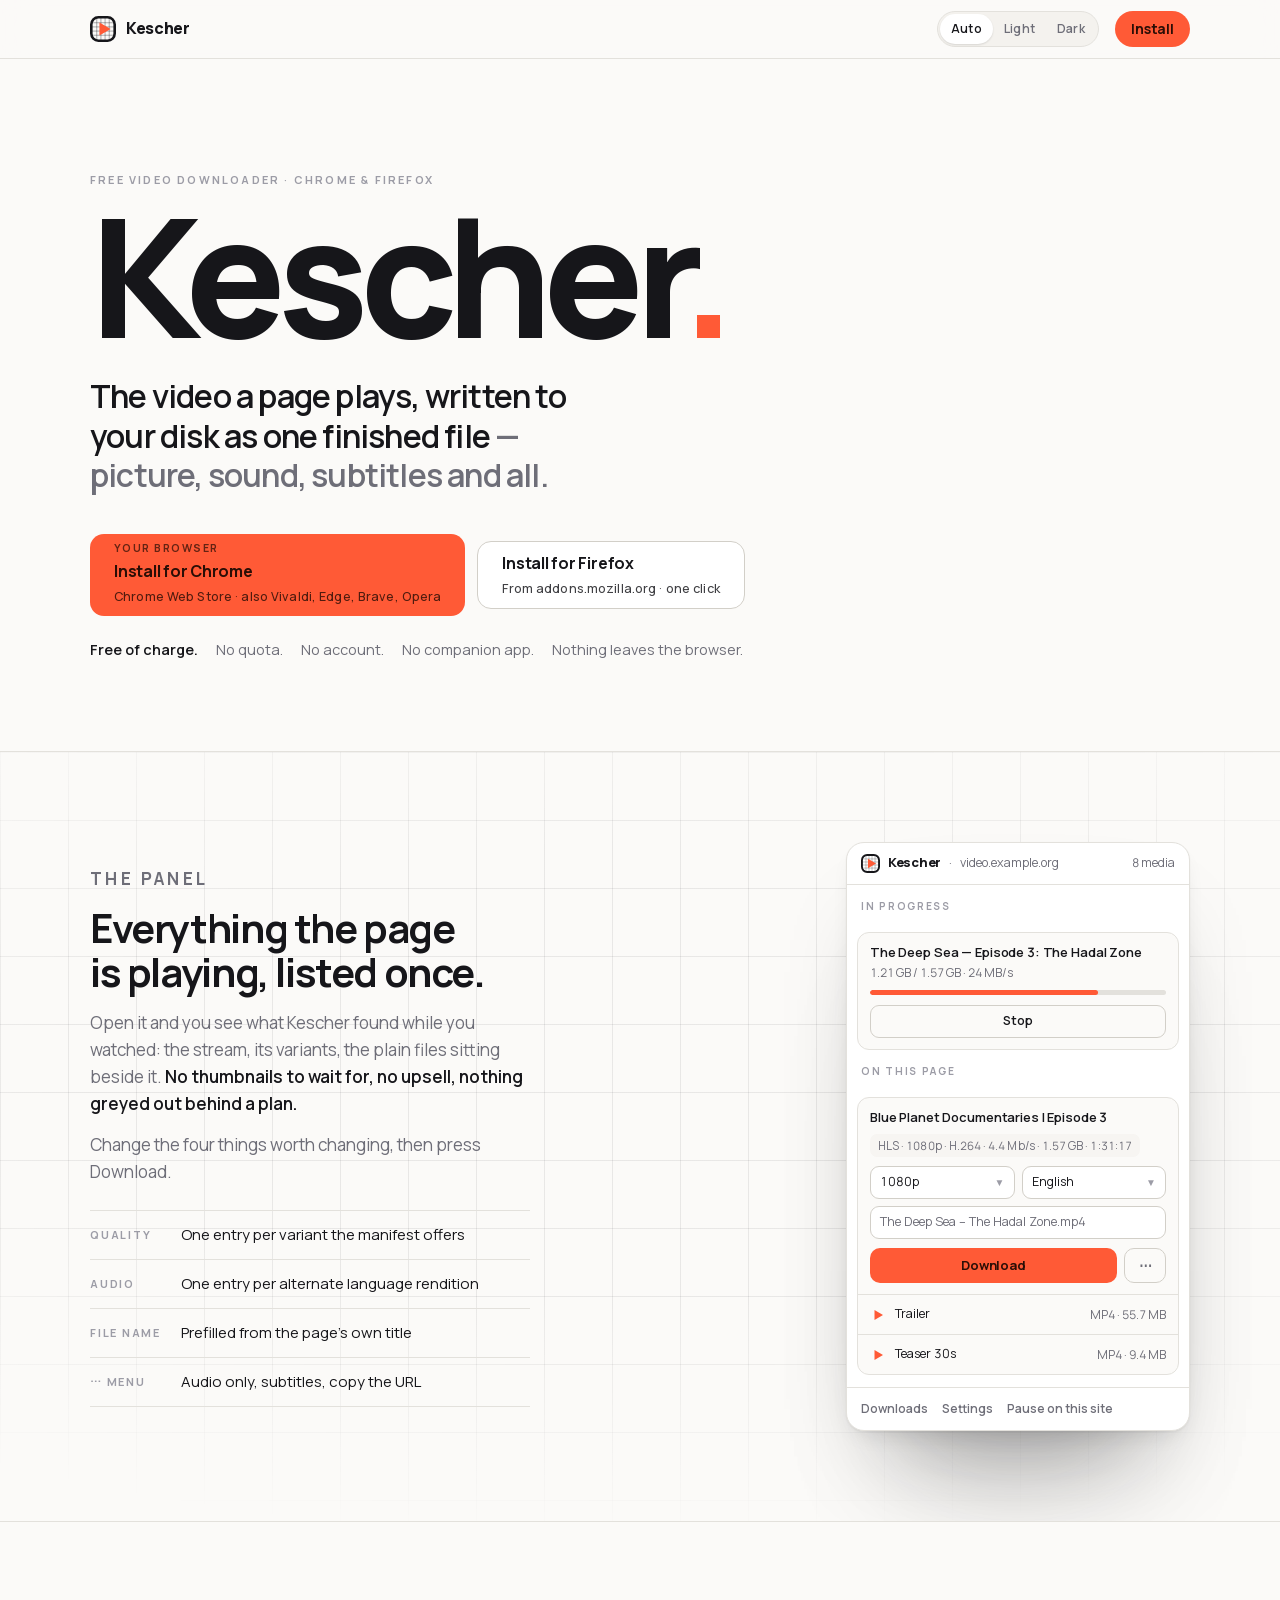
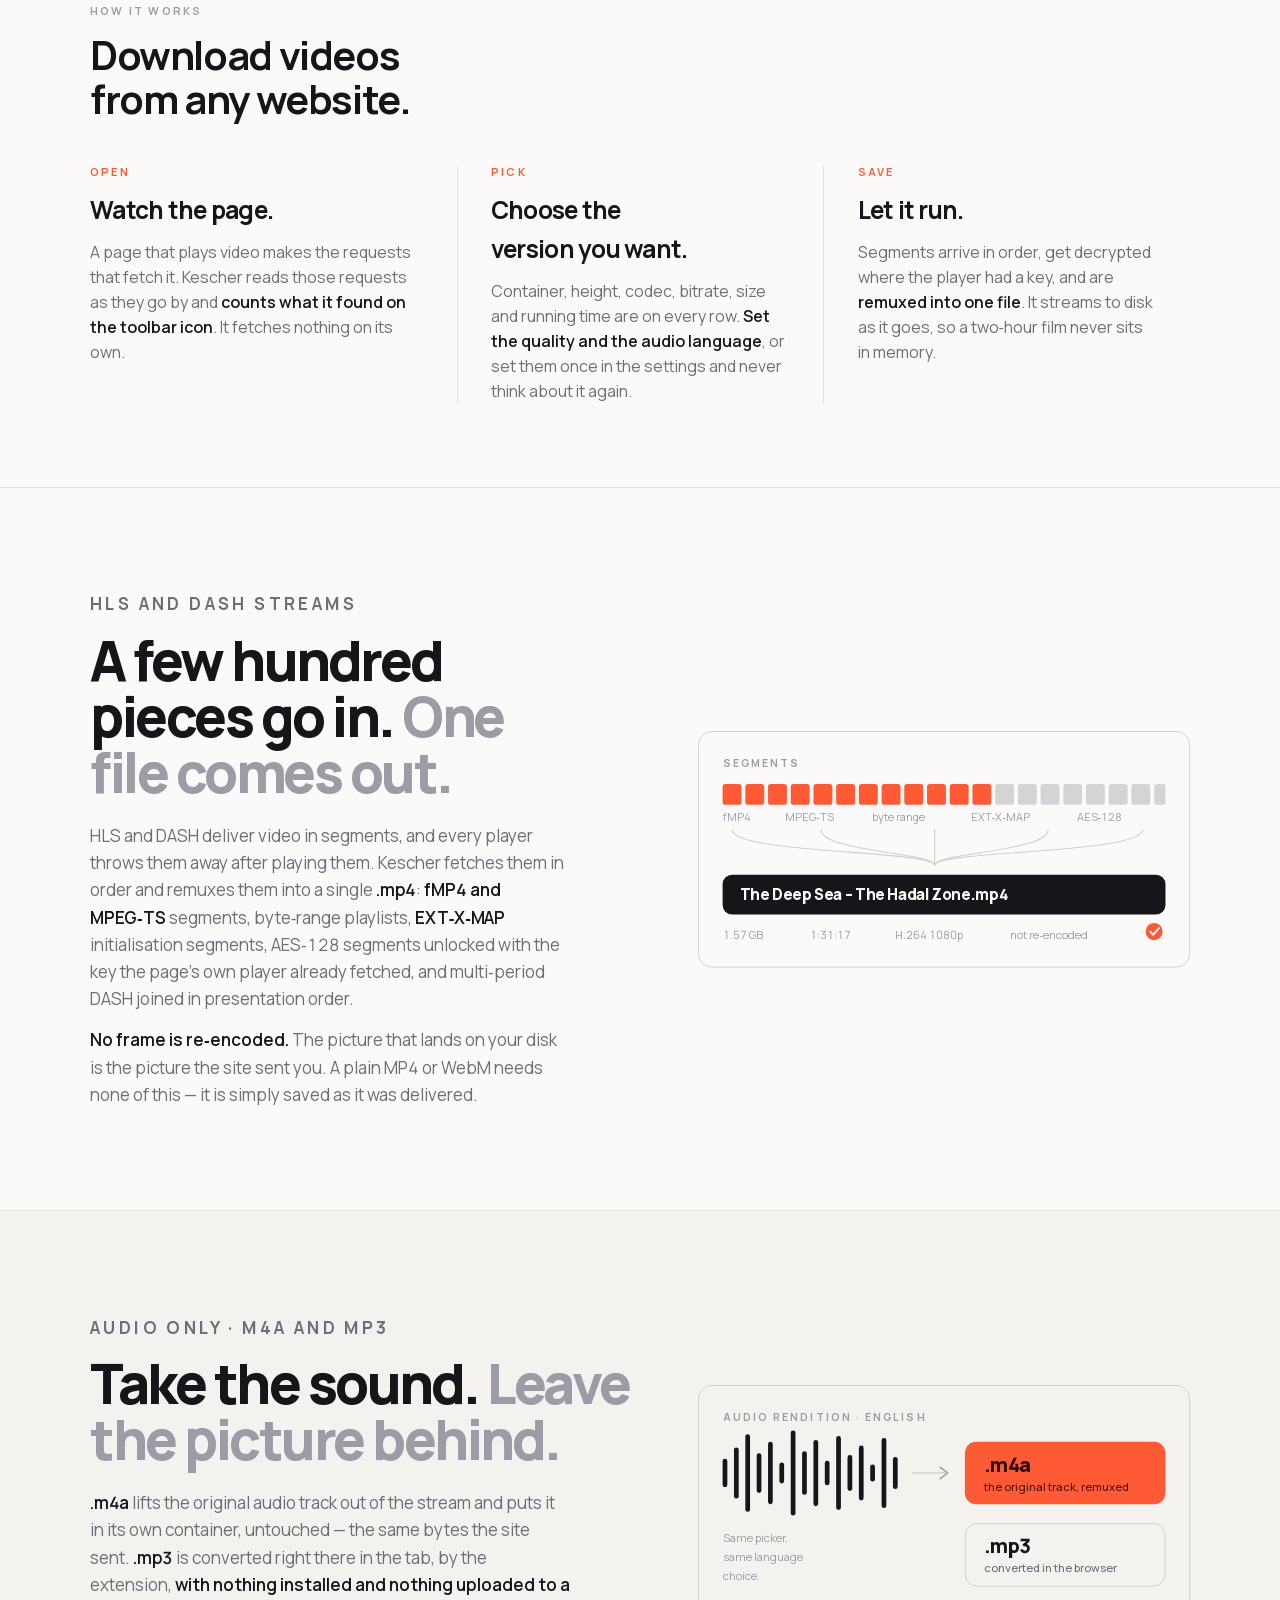
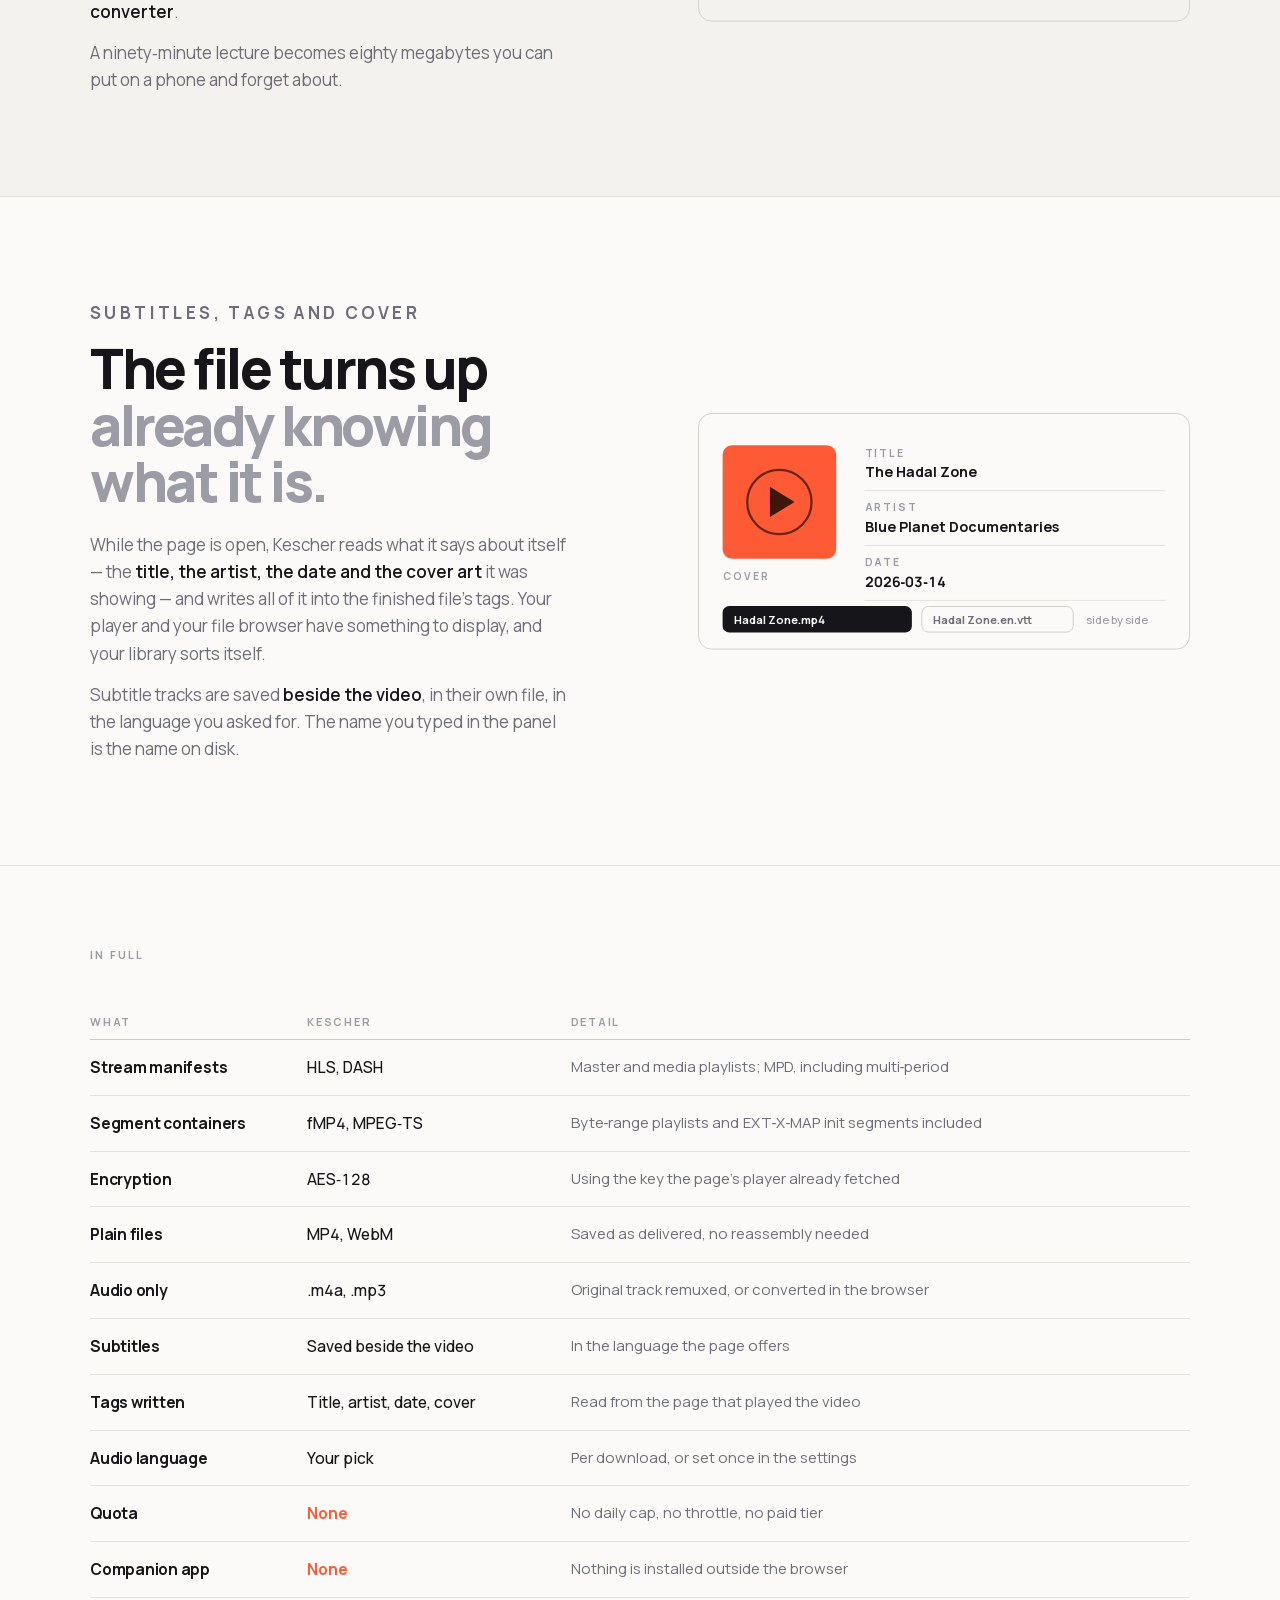
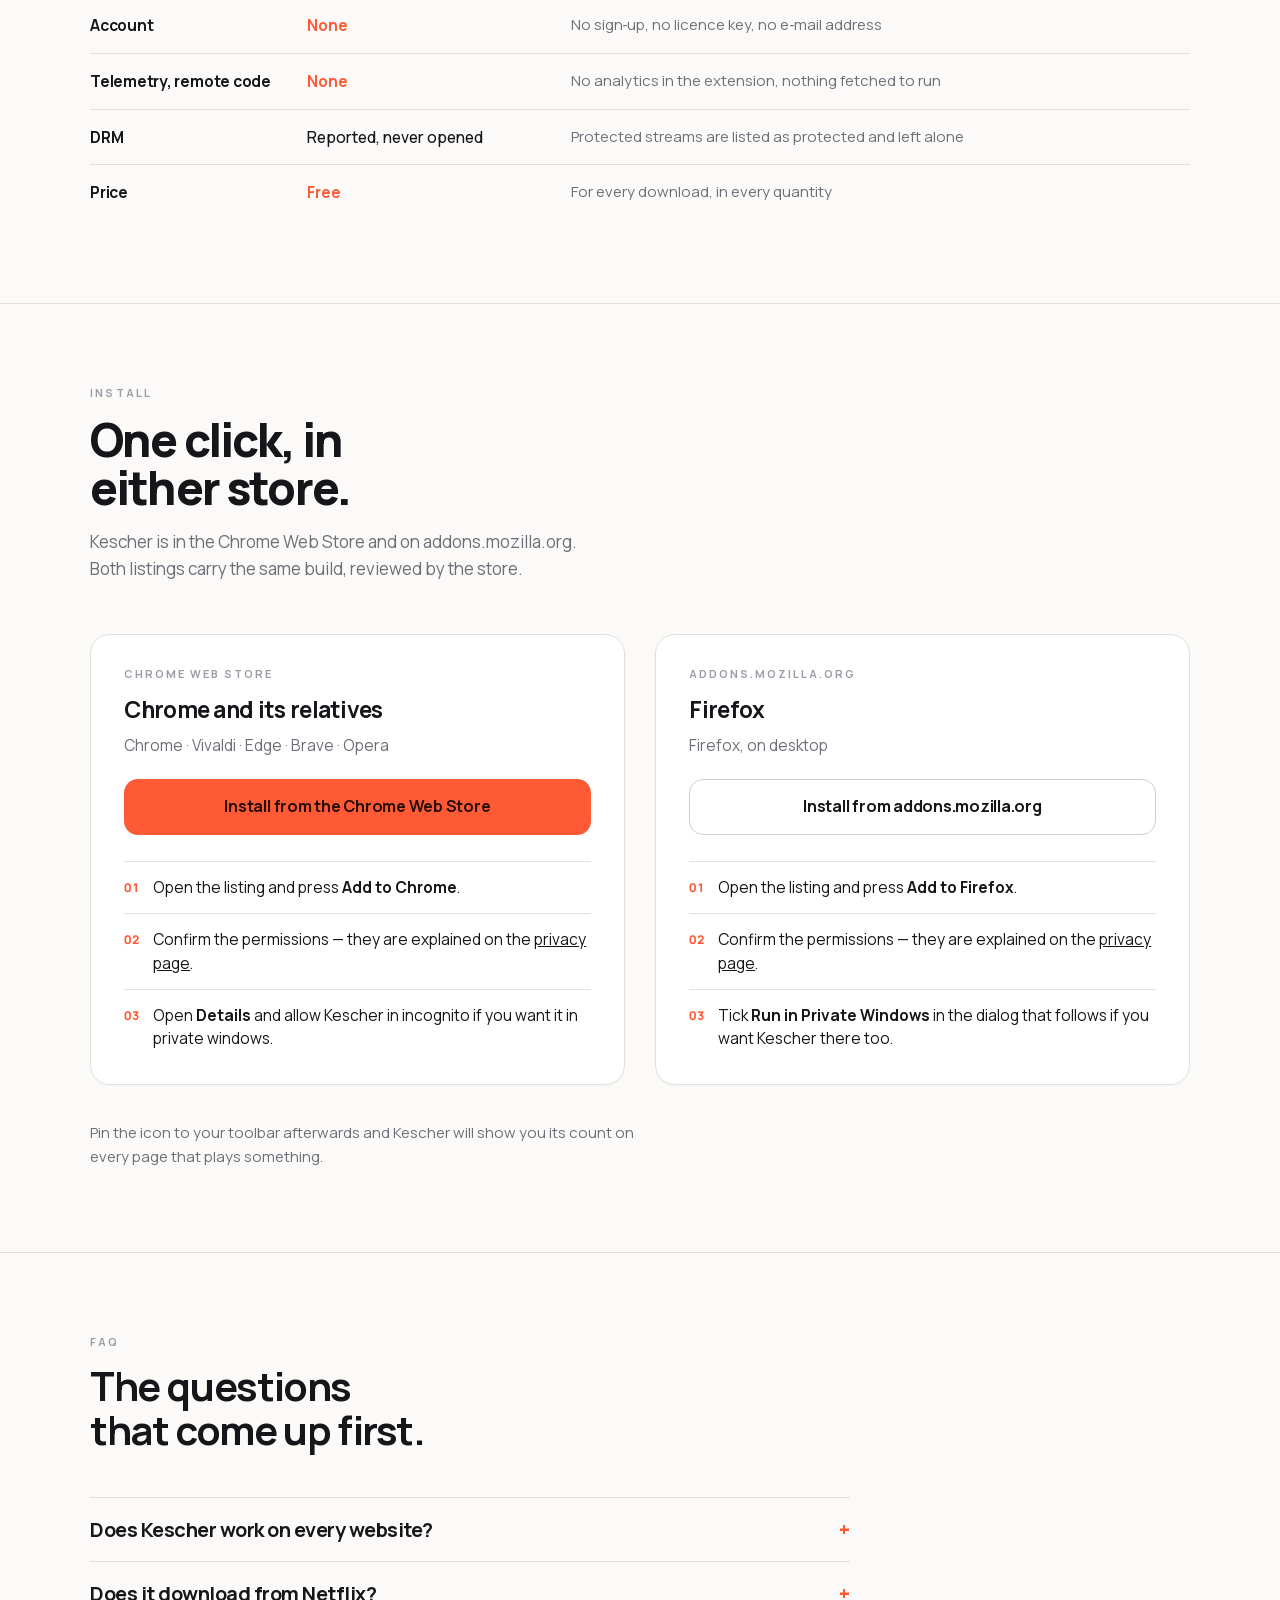
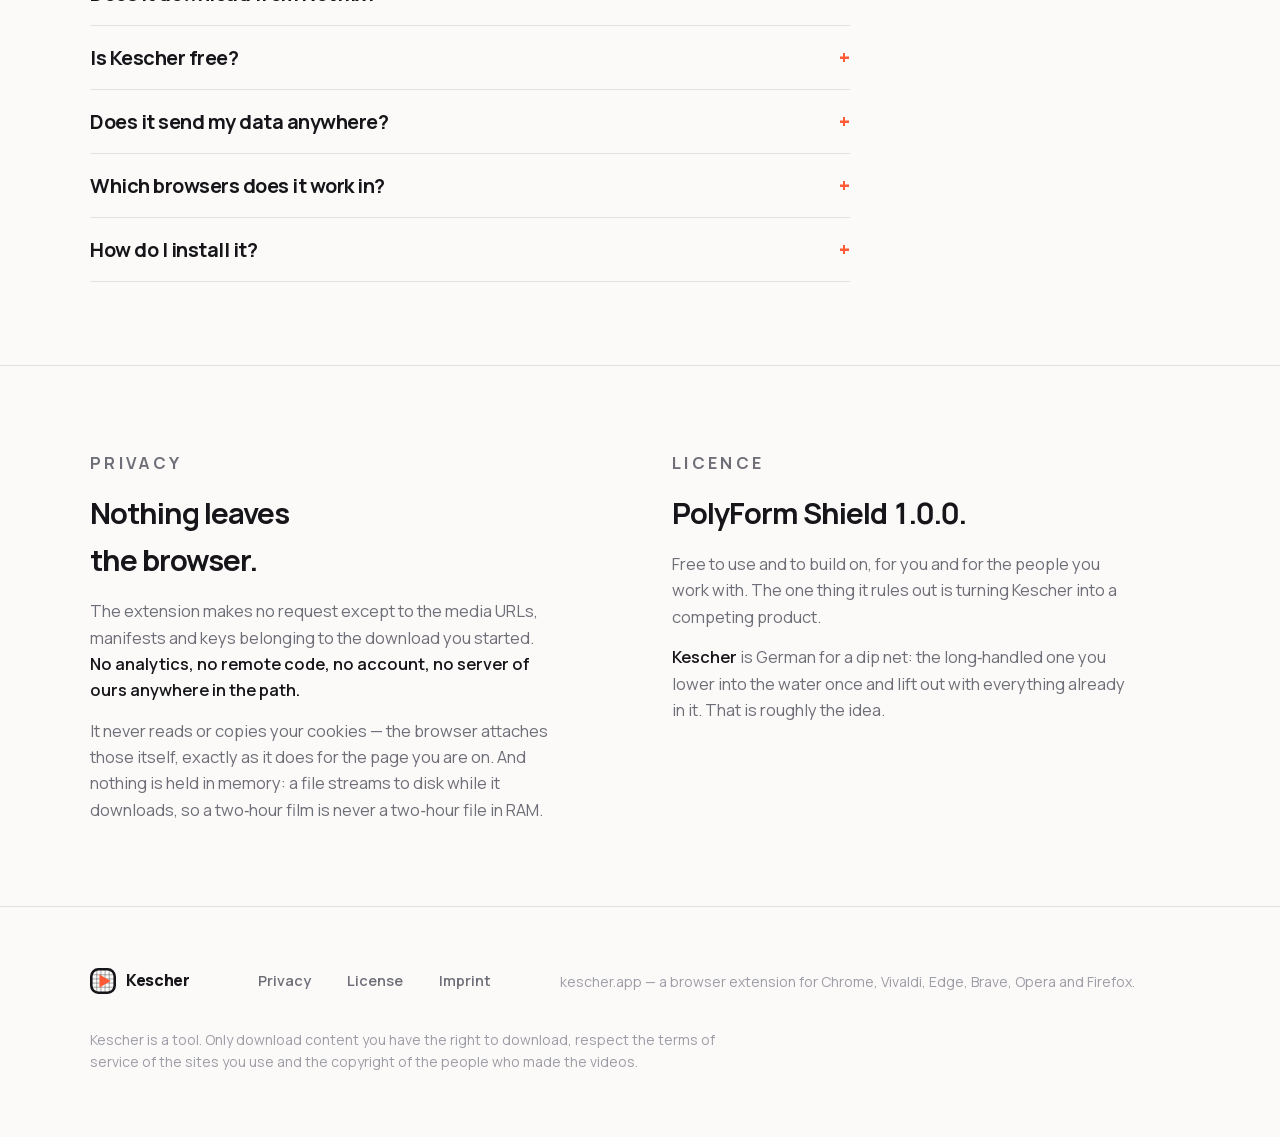
==== index.html @ c9814746 "feat(site): the Chrome Web Store listing is live Chrome, Vivaldi, Edge, Brave and Opera install from" ====
<!doctype html>
<html lang="en">
<head>
<meta charset="utf-8">
<meta name="viewport" content="width=device-width, initial-scale=1">
<title>Kescher — Free Video Downloader for Chrome &amp; Firefox</title>
<meta name="description" content="Free video downloader for Chrome and Firefox: save videos from any website in one click. HLS and DASH streams become one MP4, audio only as MP3. No account.">
<meta name="color-scheme" content="light dark">
<link rel="canonical" href="https://kescher.app/">
<link rel="alternate" hreflang="en" href="https://kescher.app/">
<link rel="alternate" hreflang="x-default" href="https://kescher.app/">
<link rel="icon" href="/favicon.svg" type="image/svg+xml">
<meta property="og:type" content="website">
<meta property="og:url" content="https://kescher.app/">
<meta property="og:site_name" content="Kescher">
<meta property="og:locale" content="en">
<meta property="og:title" content="Kescher — Free Video Downloader for Chrome &amp; Firefox">
<meta property="og:description" content="Free video downloader for Chrome and Firefox: save videos from any website in one click. HLS and DASH streams become one MP4, audio only as MP3. No account.">
<meta property="og:image" content="https://kescher.app/assets/og.png">
<meta property="og:image:width" content="1200">
<meta property="og:image:height" content="630">
<meta property="og:image:alt" content="Kescher — every video a page plays, saved to disk.">
<meta name="twitter:card" content="summary_large_image">
<meta http-equiv="Content-Security-Policy" content="default-src 'self'; script-src 'self' https://a.kescher.app; connect-src 'self' https://a.kescher.app; style-src 'self' 'unsafe-inline'; img-src 'self' data:; font-src 'self'; base-uri 'none'; form-action 'none'; object-src 'none'">
<link rel="stylesheet" href="/assets/site.css">
<script src="/assets/site.js"></script>
<!-- Self-hosted, cookieless Umami — this website only. The extension itself
     sends nothing anywhere; see /privacy/. The tracker origin is the one
     constant at the top of /assets/a.js. -->
<script defer src="/assets/a.js"></script>
<!-- Structured data. Both blocks are data, not code: browsers never execute an
     application/ld+json block, so the strict script-src above is untouched.
     Everything stated here is stated on the page itself. -->
<script type="application/ld+json">
{
  "@context": "https://schema.org",
  "@type": "SoftwareApplication",
  "name": "Kescher",
  "applicationCategory": ["BrowserApplication", "MultimediaApplication"],
  "operatingSystem": "Chrome, Firefox",
  "browserRequirements": "Chrome, Vivaldi, Edge, Brave, Opera or Firefox",
  "url": "https://kescher.app/",
  "installUrl": [
    "https://chromewebstore.google.com/detail/kescher/kmobponokcnpchggbonahochfohiaoan",
    "https://addons.mozilla.org/firefox/addon/kescher/"
  ],
  "downloadUrl": [
    "https://chromewebstore.google.com/detail/kescher/kmobponokcnpchggbonahochfohiaoan",
    "https://addons.mozilla.org/firefox/addon/kescher/"
  ],
  "screenshot": "https://kescher.app/assets/og.png",
  "inLanguage": "en",
  "description": "Free video downloader for Chrome and Firefox: save videos from any website in one click. HLS and DASH streams become one MP4, audio only as MP3. No account.",
  "author": { "@type": "Person", "name": "Lars Keggenhoff" },
  "license": "https://kescher.app/license/",
  "isAccessibleForFree": true,
  "offers": { "@type": "Offer", "price": "0", "priceCurrency": "EUR" }
}
</script>
<script type="application/ld+json">
{
  "@context": "https://schema.org",
  "@type": "FAQPage",
  "inLanguage": "en",
  "mainEntity": [
    {
      "@type": "Question",
      "name": "Does Kescher work on every website?",
      "acceptedAnswer": {
        "@type": "Answer",
        "text": "There is no list of supported sites in Kescher. It watches the requests the page you are on makes, and whatever that page plays — HLS, DASH, MP4 or WebM — turns up in the panel. The exception is DRM: a stream protected by it is listed as protected and left alone."
      }
    },
    {
      "@type": "Question",
      "name": "Does it download from Netflix?",
      "acceptedAnswer": {
        "@type": "Answer",
        "text": "No. Netflix and services like it protect their video with DRM, and Kescher never circumvents copy protection. A protected stream is reported as protected, and that is where it stops."
      }
    },
    {
      "@type": "Question",
      "name": "Is Kescher free?",
      "acceptedAnswer": {
        "@type": "Answer",
        "text": "Yes, in the plain sense of the word: every download, in every quantity, at no charge. No daily quota, no throttle, no paid tier, no licence key, no account, no e-mail address."
      }
    },
    {
      "@type": "Question",
      "name": "Does it send my data anywhere?",
      "acceptedAnswer": {
        "@type": "Answer",
        "text": "The extension makes no request except to the media URLs, manifests and keys belonging to the download you started. No analytics, no remote code, no server of ours anywhere in the path, and it never reads or copies your cookies. This website counts visits without cookies; the privacy statement sets out both."
      }
    },
    {
      "@type": "Question",
      "name": "Which browsers does it work in?",
      "acceptedAnswer": {
        "@type": "Answer",
        "text": "Chrome, Vivaldi, Edge, Brave and Opera from the Chrome Web Store, and Firefox on the desktop from addons.mozilla.org. Both are the same build."
      }
    },
    {
      "@type": "Question",
      "name": "How do I install it?",
      "acceptedAnswer": {
        "@type": "Answer",
        "text": "From the store of your browser, in one click: the Chrome Web Store for Chrome, Vivaldi, Edge, Brave and Opera, addons.mozilla.org for Firefox. Press Add to Chrome or Add to Firefox, confirm the permissions, and pin the icon to your toolbar."
      }
    }
  ]
}
</script>
</head>
<body>
<a class="skip" href="#main">Skip to content</a>

<header class="top">
  <div class="wrap">
    <a class="brand" href="/">
      <svg viewBox="0 0 64 64" width="26" height="26" aria-hidden="true" focusable="false"><clipPath id="kj1"><rect x="3.2" y="3.2" width="57.6" height="57.6" rx="17.5"/></clipPath><g clip-path="url(#kj1)" fill="none" stroke="currentColor" stroke-width="1.9" opacity=".45"><path d="M16.64 0v64M26.88 0v64M37.12 0v64M47.36 0v64M0 16.64h64M0 26.88h64M0 37.12h64M0 47.36h64"/></g><rect x="3.2" y="3.2" width="57.6" height="57.6" rx="17.5" fill="none" stroke="currentColor" stroke-width="6.4"/><polygon points="23.3,16 23.3,48 50.9,32" fill="#ff5a36"/></svg>
      <span>Kescher</span>
    </a>
    <span class="sp"></span>
    <div class="tog" role="group" aria-label="Appearance">
      <button type="button" data-t="auto" aria-pressed="true">Auto</button>
      <button type="button" data-t="light" aria-pressed="false">Light</button>
      <button type="button" data-t="dark" aria-pressed="false">Dark</button>
    </div>
    <a class="go" href="#install">Install</a>
  </div>
</header>

<main id="main">

  <!-- ===================== hero ===================== -->
  <section class="hero">
    <div class="wrap">
      <!-- The page's one h1 is this line: it says what Kescher is in the words
           people search for. The wordmark below it stays the visual headline. -->
      <h1 class="eyebrow">Free video downloader &middot; Chrome &amp; Firefox</h1>
      <p class="wordmark">Kescher<span class="dot">.</span></p>
      <p class="claim">The video a page plays, written to your disk as one finished file <em>&mdash; picture, sound, subtitles and all.</em></p>
      <!-- The visitor's own browser leads: site.js stamps data-browser on <html>
           before first paint and the CSS puts that button first with the
           emphasis. Without a stamp Firefox leads, being the one in a store. -->
      <div class="buttons">
        <a class="btn pri for-chrome" href="https://chromewebstore.google.com/detail/kescher/kmobponokcnpchggbonahochfohiaoan" data-umami-event="install" data-umami-event-browser="chrome" data-umami-event-channel="cws"><span class="yours">Your browser</span>Install for Chrome<small>Chrome Web Store &middot; also Vivaldi, Edge, Brave, Opera</small></a>
        <a class="btn sec for-firefox" href="https://addons.mozilla.org/firefox/addon/kescher/" data-umami-event="install" data-umami-event-browser="firefox" data-umami-event-channel="amo"><span class="yours">Your browser</span>Install for Firefox<small>From addons.mozilla.org &middot; one click</small></a>
      </div>
      <p class="underline">
        <span><b>Free of charge.</b></span>
        <span>No quota.</span>
        <span>No account.</span>
        <span>No companion app.</span>
        <span>Nothing leaves the browser.</span>
      </p>
    </div>
  </section>

  <!-- ===================== product shot ===================== -->
  <section class="shotband">
    <div class="wrap shotgrid">
      <div>
        <p class="eyebrow">The panel</p>
        <h2>Everything the page is playing, listed once.</h2>
        <p>Open it and you see what Kescher found while you watched: the stream, its variants, the plain files sitting beside it. <b>No thumbnails to wait for, no upsell, nothing greyed out behind a plan.</b></p>
        <p>Change the four things worth changing, then press Download.</p>
        <dl>
          <dt>Quality</dt><dd>One entry per variant the manifest offers</dd>
          <dt>Audio</dt><dd>One entry per alternate language rendition</dd>
          <dt>File name</dt><dd>Prefilled from the page&rsquo;s own title</dd>
          <dt>&#8943; menu</dt><dd>Audio only, subtitles, copy the URL</dd>
        </dl>
      </div>

      <div class="pop" role="img" aria-label="The Kescher panel on video.example.org: eight media found, one download in progress at 1.21 of 1.57 gigabytes, and an HLS stream at 1080p ready to download in English or Spanish.">
        <div class="head">
          <svg viewBox="0 0 64 64" width="19" height="19" aria-hidden="true" focusable="false"><clipPath id="kj2"><rect x="3.2" y="3.2" width="57.6" height="57.6" rx="17.5"/></clipPath><g clip-path="url(#kj2)" fill="none" stroke="currentColor" stroke-width="1.9" opacity=".45"><path d="M16.64 0v64M26.88 0v64M37.12 0v64M47.36 0v64M0 16.64h64M0 26.88h64M0 37.12h64M0 47.36h64"/></g><rect x="3.2" y="3.2" width="57.6" height="57.6" rx="17.5" fill="none" stroke="currentColor" stroke-width="6.4"/><polygon points="23.3,16 23.3,48 50.9,32" fill="#ff5a36"/></svg>
          <span class="nm">Kescher</span><span class="dot">&middot;</span><span class="host">video.example.org</span><span class="cnt">8 media</span>
        </div>

        <p class="glabel">In progress</p>
        <div class="group">
          <div class="item">
            <div class="t">The Deep Sea &mdash; Episode 3: The Hadal Zone</div>
            <div class="m">1.21 GB / 1.57 GB &middot; 24 MB/s</div>
            <div class="bar"><i></i></div>
            <div class="stop">Stop</div>
          </div>
        </div>

        <p class="glabel">On this page</p>
        <div class="group">
          <div class="item">
            <div class="t">Blue Planet Documentaries | Episode 3</div>
            <span class="badge">HLS &middot; 1080p &middot; H.264 &middot; 4.4&nbsp;Mb/s &middot; 1.57&nbsp;GB &middot; 1:31:17</span>
            <div class="selrow">
              <span class="sel"><span>1080p</span><i>&#9660;</i></span>
              <span class="sel"><span>English</span><i>&#9660;</i></span>
            </div>
            <div class="fname">The Deep Sea &ndash; The Hadal Zone.mp4</div>
            <div class="row2"><span class="dlbtn">Download</span><span class="more">&#8943;</span></div>
          </div>
          <div class="small">
            <svg class="pl" viewBox="0 0 16 16" aria-hidden="true" focusable="false"><polygon points="4.5,3 4.5,13 13,8" fill="currentColor"/></svg>
            Trailer<span class="sz">MP4 &middot; 55.7 MB</span>
          </div>
          <div class="small">
            <svg class="pl" viewBox="0 0 16 16" aria-hidden="true" focusable="false"><polygon points="4.5,3 4.5,13 13,8" fill="currentColor"/></svg>
            Teaser 30s<span class="sz">MP4 &middot; 9.4 MB</span>
          </div>
        </div>

        <div class="foot"><span>Downloads</span><span>Settings</span><span>Pause on this site</span></div>
      </div>
    </div>
  </section>

  <!-- ===================== how it works ===================== -->
  <section class="how">
    <div class="wrap">
      <p class="eyebrow">How it works</p>
      <h2>Download videos from any website.</h2>
      <div class="beats">
        <div>
          <p class="k">Open</p>
          <h3>Watch the page.</h3>
          <p>A page that plays video makes the requests that fetch it. Kescher reads those requests as they go by and <b>counts what it found on the toolbar icon</b>. It fetches nothing on its own.</p>
        </div>
        <div>
          <p class="k">Pick</p>
          <h3>Choose the version you want.</h3>
          <p>Container, height, codec, bitrate, size and running time are on every row. <b>Set the quality and the audio language</b>, or set them once in the settings and never think about it again.</p>
        </div>
        <div>
          <p class="k">Save</p>
          <h3>Let it run.</h3>
          <p>Segments arrive in order, get decrypted where the player had a key, and are <b>remuxed into one file</b>. It streams to disk as it goes, so a two&#8209;hour film never sits in memory.</p>
        </div>
      </div>
    </div>
  </section>

  <!-- ===================== statements ===================== -->
  <section class="stmt">
    <div class="wrap inner">
      <div>
        <p class="eyebrow">HLS and DASH streams</p>
        <h2>A few hundred pieces go in. <span class="q">One file comes out.</span></h2>
        <p>HLS and DASH deliver video in segments, and every player throws them away after playing them. Kescher fetches them in order and remuxes them into a single <span class="mono">.mp4</span>: <b>fMP4 and MPEG&#8209;TS</b> segments, byte&#8209;range playlists, <span class="mono">EXT&#8209;X&#8209;MAP</span> initialisation segments, AES&#8209;128 segments unlocked with the key the page&rsquo;s own player already fetched, and multi&#8209;period DASH joined in presentation order.</p>
        <p><b>No frame is re&#8209;encoded.</b> The picture that lands on your disk is the picture the site sent you. A plain MP4 or WebM needs none of this &mdash; it is simply saved as it was delivered.</p>
      </div>
      <div class="art">
        <svg viewBox="0 0 520 250" role="img" aria-label="Rows of stream segments converging into one continuous file bar labelled one .mp4.">
          <g fill="none" stroke="currentColor" stroke-width="1" style="color:var(--line-2)">
            <rect x="0.5" y="0.5" width="519" height="249" rx="14"/>
          </g>
          <text x="26" y="38" font-family="Manrope, sans-serif" font-size="11" font-weight="700" letter-spacing="2.2" fill="currentColor" style="color:var(--grey-2)">SEGMENTS</text>
          <g fill="currentColor" style="color:var(--coral)">
            <rect x="26" y="56" width="20" height="22" rx="3"/><rect x="50" y="56" width="20" height="22" rx="3"/>
            <rect x="74" y="56" width="20" height="22" rx="3"/><rect x="98" y="56" width="20" height="22" rx="3"/>
            <rect x="122" y="56" width="20" height="22" rx="3"/><rect x="146" y="56" width="20" height="22" rx="3"/>
            <rect x="170" y="56" width="20" height="22" rx="3"/><rect x="194" y="56" width="20" height="22" rx="3"/>
            <rect x="218" y="56" width="20" height="22" rx="3"/><rect x="242" y="56" width="20" height="22" rx="3"/>
            <rect x="266" y="56" width="20" height="22" rx="3"/><rect x="290" y="56" width="20" height="22" rx="3"/>
          </g>
          <g fill="currentColor" style="color:var(--grey-2)" opacity=".4">
            <rect x="314" y="56" width="20" height="22" rx="3"/><rect x="338" y="56" width="20" height="22" rx="3"/>
            <rect x="362" y="56" width="20" height="22" rx="3"/><rect x="386" y="56" width="20" height="22" rx="3"/>
            <rect x="410" y="56" width="20" height="22" rx="3"/><rect x="434" y="56" width="20" height="22" rx="3"/>
            <rect x="458" y="56" width="20" height="22" rx="3"/><rect x="482" y="56" width="12" height="22" rx="3"/>
          </g>
          <g fill="none" stroke="currentColor" stroke-width="1.2" style="color:var(--line-2)">
            <path d="M36 104 C36 130 250 126 250 142"/>
            <path d="M130 104 C130 128 250 128 250 142"/>
            <path d="M250 104 V142"/>
            <path d="M370 104 C370 128 250 128 250 142"/>
            <path d="M470 104 C470 130 250 126 250 142"/>
          </g>
          <g fill="currentColor" style="color:var(--grey-2)">
            <text x="26" y="95" font-family="Manrope, sans-serif" font-size="11.5">fMP4</text>
            <text x="92" y="95" font-family="Manrope, sans-serif" font-size="11.5">MPEG&#8209;TS</text>
            <text x="184" y="95" font-family="Manrope, sans-serif" font-size="11.5">byte range</text>
            <text x="288" y="95" font-family="Manrope, sans-serif" font-size="11.5">EXT&#8209;X&#8209;MAP</text>
            <text x="400" y="95" font-family="Manrope, sans-serif" font-size="11.5">AES&#8209;128</text>
          </g>
          <rect x="26" y="152" width="468" height="42" rx="10" fill="currentColor" style="color:var(--ink)"/>
          <text x="44" y="179" font-family="Manrope, sans-serif" font-size="16" font-weight="800" letter-spacing="-.4" fill="currentColor" style="color:var(--bg)">The Deep Sea &ndash; The Hadal Zone.mp4</text>
          <g fill="currentColor" style="color:var(--grey-2)">
            <text x="26" y="220" font-family="Manrope, sans-serif" font-size="12">1.57 GB</text>
            <text x="118" y="220" font-family="Manrope, sans-serif" font-size="12">1:31:17</text>
            <text x="208" y="220" font-family="Manrope, sans-serif" font-size="12">H.264 1080p</text>
            <text x="330" y="220" font-family="Manrope, sans-serif" font-size="12">not re&#8209;encoded</text>
          </g>
          <circle cx="482" cy="212" r="9" fill="currentColor" style="color:var(--coral)"/>
          <path d="M478 212 l3 3.4 l6 -7" fill="none" stroke="currentColor" style="color:var(--bg)" stroke-width="2" stroke-linecap="round" stroke-linejoin="round"/>
        </svg>
      </div>
    </div>
  </section>

  <section class="stmt alt">
    <div class="wrap inner">
      <div>
        <p class="eyebrow">Audio only &middot; M4A and MP3</p>
        <h2>Take the sound. <span class="q">Leave the picture behind.</span></h2>
        <p><span class="mono">.m4a</span> lifts the original audio track out of the stream and puts it in its own container, untouched &mdash; the same bytes the site sent. <span class="mono">.mp3</span> is converted right there in the tab, by the extension, <b>with nothing installed and nothing uploaded to a converter</b>.</p>
        <p>A ninety&#8209;minute lecture becomes eighty megabytes you can put on a phone and forget about.</p>
      </div>
      <div class="art">
        <svg viewBox="0 0 520 250" role="img" aria-label="An audio waveform leading to two output files, dot m4a and dot mp3.">
          <g fill="none" stroke="currentColor" stroke-width="1" style="color:var(--line-2)">
            <rect x="0.5" y="0.5" width="519" height="249" rx="14"/>
          </g>
          <text x="26" y="38" font-family="Manrope, sans-serif" font-size="11" font-weight="700" letter-spacing="2.2" fill="currentColor" style="color:var(--grey-2)">AUDIO RENDITION &middot; ENGLISH</text>
          <g fill="currentColor" style="color:var(--ink)">
            <rect x="26" y="78" width="5" height="30" rx="2.5"/><rect x="38" y="66" width="5" height="54" rx="2.5"/>
            <rect x="50" y="52" width="5" height="82" rx="2.5"/><rect x="62" y="72" width="5" height="42" rx="2.5"/>
            <rect x="74" y="60" width="5" height="66" rx="2.5"/><rect x="86" y="82" width="5" height="22" rx="2.5"/>
            <rect x="98" y="48" width="5" height="90" rx="2.5"/><rect x="110" y="70" width="5" height="46" rx="2.5"/>
            <rect x="122" y="58" width="5" height="70" rx="2.5"/><rect x="134" y="80" width="5" height="26" rx="2.5"/>
            <rect x="146" y="54" width="5" height="78" rx="2.5"/><rect x="158" y="74" width="5" height="38" rx="2.5"/>
            <rect x="170" y="64" width="5" height="58" rx="2.5"/><rect x="182" y="84" width="5" height="18" rx="2.5"/>
            <rect x="194" y="56" width="5" height="74" rx="2.5"/><rect x="206" y="76" width="5" height="34" rx="2.5"/>
          </g>
          <g fill="none" stroke="currentColor" stroke-width="1.4" style="color:var(--line-2)">
            <path d="M226 93 h36"/>
          </g>
          <path d="M256 87 l8 6 l-8 6" fill="none" stroke="currentColor" style="color:var(--grey-2)" stroke-width="1.6" stroke-linecap="round" stroke-linejoin="round"/>
          <g>
            <rect x="282" y="60" width="212" height="66" rx="12" fill="currentColor" style="color:var(--coral)"/>
            <text x="302" y="92" font-family="Manrope, sans-serif" font-size="21" font-weight="800" letter-spacing="-.6" fill="currentColor" style="color:var(--on-coral)">.m4a</text>
            <text x="302" y="112" font-family="Manrope, sans-serif" font-size="12" font-weight="500" fill="currentColor" style="color:var(--on-coral)" opacity=".85">the original track, remuxed</text>
          </g>
          <g>
            <rect x="282.5" y="146.5" width="211" height="66" rx="12" fill="none" stroke="currentColor" style="color:var(--line-2)"/>
            <text x="302" y="178" font-family="Manrope, sans-serif" font-size="21" font-weight="800" letter-spacing="-.6" fill="currentColor" style="color:var(--ink)">.mp3</text>
            <text x="302" y="198" font-family="Manrope, sans-serif" font-size="12" font-weight="500" fill="currentColor" style="color:var(--grey)">converted in the browser</text>
          </g>
          <g fill="currentColor" style="color:var(--grey-2)">
            <text x="26" y="166" font-family="Manrope, sans-serif" font-size="12">Same picker,</text>
            <text x="26" y="186" font-family="Manrope, sans-serif" font-size="12">same language</text>
            <text x="26" y="206" font-family="Manrope, sans-serif" font-size="12">choice.</text>
          </g>
        </svg>
      </div>
    </div>
  </section>

  <section class="stmt">
    <div class="wrap inner">
      <div>
        <p class="eyebrow">Subtitles, tags and cover</p>
        <h2>The file turns up <span class="q">already knowing what it is.</span></h2>
        <p>While the page is open, Kescher reads what it says about itself &mdash; the <b>title, the artist, the date and the cover art</b> it was showing &mdash; and writes all of it into the finished file&rsquo;s tags. Your player and your file browser have something to display, and your library sorts itself.</p>
        <p>Subtitle tracks are saved <b>beside the video</b>, in their own file, in the language you asked for. The name you typed in the panel is the name on disk.</p>
      </div>
      <div class="art">
        <svg viewBox="0 0 520 250" role="img" aria-label="A metadata card showing title, artist, date and cover art written into the saved file, with a subtitle file beside it.">
          <g fill="none" stroke="currentColor" stroke-width="1" style="color:var(--line-2)">
            <rect x="0.5" y="0.5" width="519" height="249" rx="14"/>
          </g>
          <!-- cover -->
          <rect x="26" y="34" width="120" height="120" rx="10" fill="currentColor" style="color:var(--coral)"/>
          <circle cx="86" cy="94" r="34" fill="none" stroke="currentColor" style="color:var(--on-coral)" stroke-width="2.4" opacity=".7"/>
          <polygon points="76,78 76,110 102,94" fill="currentColor" style="color:var(--on-coral)" opacity=".9"/>
          <text x="26" y="176" font-family="Manrope, sans-serif" font-size="11" font-weight="700" letter-spacing="2.2" fill="currentColor" style="color:var(--grey-2)">COVER</text>
          <!-- fields -->
          <g font-family="Manrope, sans-serif">
            <text x="176" y="46" font-size="11" font-weight="700" letter-spacing="2" fill="currentColor" style="color:var(--grey-2)">TITLE</text>
            <text x="176" y="68" font-size="15" font-weight="700" fill="currentColor" style="color:var(--ink)">The Hadal Zone</text>
            <line x1="176" y1="82" x2="494" y2="82" stroke="currentColor" style="color:var(--line)" stroke-width="1"/>

            <text x="176" y="104" font-size="11" font-weight="700" letter-spacing="2" fill="currentColor" style="color:var(--grey-2)">ARTIST</text>
            <text x="176" y="126" font-size="15" font-weight="700" fill="currentColor" style="color:var(--ink)">Blue Planet Documentaries</text>
            <line x1="176" y1="140" x2="494" y2="140" stroke="currentColor" style="color:var(--line)" stroke-width="1"/>

            <text x="176" y="162" font-size="11" font-weight="700" letter-spacing="2" fill="currentColor" style="color:var(--grey-2)">DATE</text>
            <text x="176" y="184" font-size="15" font-weight="700" fill="currentColor" style="color:var(--ink)">2026&#8209;03&#8209;14</text>
            <line x1="176" y1="198" x2="494" y2="198" stroke="currentColor" style="color:var(--line)" stroke-width="1"/>
          </g>
          <!-- sibling files -->
          <g font-family="Manrope, sans-serif">
            <rect x="26" y="204" width="200" height="28" rx="7" fill="currentColor" style="color:var(--ink)"/>
            <text x="38" y="223" font-size="12" font-weight="700" fill="currentColor" style="color:var(--bg)">Hadal Zone.mp4</text>
            <rect x="236.5" y="204.5" width="160" height="27" rx="7" fill="none" stroke="currentColor" style="color:var(--line-2)"/>
            <text x="248" y="223" font-size="12" font-weight="700" fill="currentColor" style="color:var(--grey)">Hadal Zone.en.vtt</text>
            <text x="410" y="223" font-size="12" font-weight="500" fill="currentColor" style="color:var(--grey-2)">side by side</text>
          </g>
        </svg>
      </div>
    </div>
  </section>

  <!-- ===================== specs ===================== -->
  <section class="specs">
    <div class="wrap">
      <p class="eyebrow">In full</p>
      <div class="tbl-wrap">
        <table>
          <caption class="visually-hidden">What Kescher handles and what it never does</caption>
          <thead>
            <tr><th>What</th><th>Kescher</th><th>Detail</th></tr>
          </thead>
          <tbody>
            <tr><td class="k">Stream manifests</td><td class="v">HLS, DASH</td><td class="n">Master and media playlists; MPD, including multi&#8209;period</td></tr>
            <tr><td class="k">Segment containers</td><td class="v">fMP4, MPEG&#8209;TS</td><td class="n">Byte&#8209;range playlists and <span class="mono">EXT&#8209;X&#8209;MAP</span> init segments included</td></tr>
            <tr><td class="k">Encryption</td><td class="v">AES&#8209;128</td><td class="n">Using the key the page&rsquo;s player already fetched</td></tr>
            <tr><td class="k">Plain files</td><td class="v">MP4, WebM</td><td class="n">Saved as delivered, no reassembly needed</td></tr>
            <tr><td class="k">Audio only</td><td class="v">.m4a, .mp3</td><td class="n">Original track remuxed, or converted in the browser</td></tr>
            <tr><td class="k">Subtitles</td><td class="v">Saved beside the video</td><td class="n">In the language the page offers</td></tr>
            <tr><td class="k">Tags written</td><td class="v">Title, artist, date, cover</td><td class="n">Read from the page that played the video</td></tr>
            <tr><td class="k">Audio language</td><td class="v">Your pick</td><td class="n">Per download, or set once in the settings</td></tr>
            <tr><td class="k">Quota</td><td class="v"><span class="no">None</span></td><td class="n">No daily cap, no throttle, no paid tier</td></tr>
            <tr><td class="k">Companion app</td><td class="v"><span class="no">None</span></td><td class="n">Nothing is installed outside the browser</td></tr>
            <tr><td class="k">Account</td><td class="v"><span class="no">None</span></td><td class="n">No sign&#8209;up, no licence key, no e&#8209;mail address</td></tr>
            <tr><td class="k">Telemetry, remote code</td><td class="v"><span class="no">None</span></td><td class="n">No analytics in the extension, nothing fetched to run</td></tr>
            <tr><td class="k">DRM</td><td class="v">Reported, never opened</td><td class="n">Protected streams are listed as protected and left alone</td></tr>
            <tr><td class="k">Price</td><td class="v"><span class="no">Free</span></td><td class="n">For every download, in every quantity</td></tr>
          </tbody>
        </table>
      </div>
    </div>
  </section>

  <!-- ===================== install ===================== -->
  <section class="install" id="install">
    <div class="wrap">
      <p class="eyebrow">Install</p>
      <h2>One click, in either store.</h2>
      <p class="sub">Kescher is in the Chrome Web Store and on addons.mozilla.org. Both listings carry the same build, reviewed by the store.</p>

      <div class="pkgs">
        <div class="pkg for-chrome">
          <p class="who">Chrome Web Store</p>
          <h3>Chrome and its relatives</h3>
          <p class="browsers">Chrome &middot; Vivaldi &middot; Edge &middot; Brave &middot; Opera</p>
          <a class="btn pri" href="https://chromewebstore.google.com/detail/kescher/kmobponokcnpchggbonahochfohiaoan" data-umami-event="install" data-umami-event-browser="chrome" data-umami-event-channel="cws">Install from the Chrome Web Store</a>
          <ol>
            <li><span>Open the listing and press <b>Add to Chrome</b>.</span></li>
            <li><span>Confirm the permissions &mdash; they are explained on the <a href="/privacy/">privacy page</a>.</span></li>
            <li><span>Open <b>Details</b> and allow Kescher in incognito if you want it in private windows.</span></li>
          </ol>
        </div>

        <div class="pkg for-firefox">
          <p class="who">addons.mozilla.org</p>
          <h3>Firefox</h3>
          <p class="browsers">Firefox, on desktop</p>
          <a class="btn sec" href="https://addons.mozilla.org/firefox/addon/kescher/" data-umami-event="install" data-umami-event-browser="firefox" data-umami-event-channel="amo">Install from addons.mozilla.org</a>
          <ol>
            <li><span>Open the listing and press <b>Add to Firefox</b>.</span></li>
            <li><span>Confirm the permissions &mdash; they are explained on the <a href="/privacy/">privacy page</a>.</span></li>
            <li><span>Tick <b>Run in Private Windows</b> in the dialog that follows if you want Kescher there too.</span></li>
          </ol>
        </div>
      </div>
      <p class="notyet">Pin the icon to your toolbar afterwards and Kescher will show you its count on every page that plays something.</p>
    </div>
  </section>

  <!-- ===================== questions ===================== -->
  <section class="faq" id="faq">
    <div class="wrap">
      <p class="eyebrow">FAQ</p>
      <h2>The questions that come up first.</h2>

      <div class="qs">
        <details>
          <summary><h3>Does Kescher work on every website?</h3></summary>
          <p class="a">There is no list of supported sites in Kescher. It watches the requests the page you are on makes, and whatever that page plays &mdash; HLS, DASH, MP4 or WebM &mdash; turns up in the panel. The exception is DRM: a stream protected by it is listed as protected and left alone.</p>
        </details>

        <details>
          <summary><h3>Does it download from Netflix?</h3></summary>
          <p class="a">No. Netflix and services like it protect their video with DRM, and Kescher never circumvents copy protection. A protected stream is reported as protected, and that is where it stops.</p>
        </details>

        <details>
          <summary><h3>Is Kescher free?</h3></summary>
          <p class="a">Yes, in the plain sense of the word: every download, in every quantity, at no charge. No daily quota, no throttle, no paid tier, no licence key, no account, no e&#8209;mail address.</p>
        </details>

        <details>
          <summary><h3>Does it send my data anywhere?</h3></summary>
          <p class="a">The extension makes no request except to the media URLs, manifests and keys belonging to the download you started. No analytics, no remote code, no server of ours anywhere in the path, and it never reads or copies your cookies. This website counts visits without cookies; the <a href="/privacy/">privacy statement</a> sets out both.</p>
        </details>

        <details>
          <summary><h3>Which browsers does it work in?</h3></summary>
          <p class="a">Chrome, Vivaldi, Edge, Brave and Opera from the Chrome Web Store, and Firefox on the desktop from addons.mozilla.org. Both are the same build.</p>
        </details>

        <details>
          <summary><h3>How do I install it?</h3></summary>
          <p class="a">From the store of your browser, in one click: <a href="https://chromewebstore.google.com/detail/kescher/kmobponokcnpchggbonahochfohiaoan">the Chrome Web Store</a> for Chrome, Vivaldi, Edge, Brave and Opera, <a href="https://addons.mozilla.org/firefox/addon/kescher/">addons.mozilla.org</a> for Firefox. Press Add to Chrome or Add to Firefox, confirm the permissions, and pin the icon to your toolbar.</p>
        </details>
      </div>
    </div>
  </section>

  <!-- ===================== quiet ===================== -->
  <section class="quiet">
    <div class="wrap inner">
      <div>
        <p class="eyebrow">Privacy</p>
        <h3>Nothing leaves the browser.</h3>
        <p>The extension makes no request except to the media URLs, manifests and keys belonging to the download you started. <b>No analytics, no remote code, no account, no server of ours anywhere in the path.</b></p>
        <p>It never reads or copies your cookies &mdash; the browser attaches those itself, exactly as it does for the page you are on. And nothing is held in memory: a file streams to disk while it downloads, so a two&#8209;hour film is never a two&#8209;hour file in RAM.</p>
      </div>
      <div>
        <p class="eyebrow">Licence</p>
        <h3>PolyForm Shield 1.0.0.</h3>
        <p>Free to use and to build on, for you and for the people you work with. The one thing it rules out is turning Kescher into a competing product.</p>
        <p><b>Kescher</b> is German for a dip net: the long&#8209;handled one you lower into the water once and lift out with everything already in it. That is roughly the idea.</p>
      </div>
    </div>
  </section>

</main>

<footer>
  <div class="wrap inner">
    <a class="brand" href="/">
      <svg viewBox="0 0 64 64" width="26" height="26" aria-hidden="true" focusable="false"><clipPath id="kj3"><rect x="3.2" y="3.2" width="57.6" height="57.6" rx="17.5"/></clipPath><g clip-path="url(#kj3)" fill="none" stroke="currentColor" stroke-width="1.9" opacity=".45"><path d="M16.64 0v64M26.88 0v64M37.12 0v64M47.36 0v64M0 16.64h64M0 26.88h64M0 37.12h64M0 47.36h64"/></g><rect x="3.2" y="3.2" width="57.6" height="57.6" rx="17.5" fill="none" stroke="currentColor" stroke-width="6.4"/><polygon points="23.3,16 23.3,48 50.9,32" fill="#ff5a36"/></svg>
      <span>Kescher</span>
    </a>
    <nav aria-label="Legal">
      <a href="/privacy/">Privacy</a>
      <a href="/license/">License</a>
      <a href="/imprint/">Imprint</a>
    </nav>
    <p class="fine">kescher.app &mdash; a browser extension for Chrome, Vivaldi, Edge, Brave, Opera and Firefox.</p>
    <p class="fine">Kescher is a tool. Only download content you have the right to download, respect the terms of service of the sites you use and the copyright of the people who made the videos.</p>
  </div>
</footer>
</body>
</html>
---- assets/site.css ----
/* kescher.app — the whole stylesheet.

   No build step: this file is served as it is. Manrope is self-hosted in
   /assets/fonts (see LICENSE-Manrope.txt), so no request ever leaves for a
   font CDN and `font-src 'self'` in the meta CSP holds. */

/* ===================== font ===================== */

/* Manrope, variable, weights 400–800. SIL Open Font License 1.1 —
   /assets/fonts/LICENSE-Manrope.txt. */
@font-face {
  font-family: 'Manrope';
  font-style: normal;
  font-weight: 400 800;
  font-display: swap;
  src: url(/assets/fonts/manrope-latin-ext.woff2) format('woff2');
  unicode-range: U+0100-02BA, U+02BD-02C5, U+02C7-02CC, U+02CE-02D7, U+02DD-02FF, U+0304,
    U+0308, U+0329, U+1D00-1DBF, U+1E00-1E9F, U+1EF2-1EFF, U+2020, U+20A0-20AB, U+20AD-20C0,
    U+2113, U+2C60-2C7F, U+A720-A7FF;
}
@font-face {
  font-family: 'Manrope';
  font-style: normal;
  font-weight: 400 800;
  font-display: swap;
  src: url(/assets/fonts/manrope-latin.woff2) format('woff2');
  unicode-range: U+0000-00FF, U+0131, U+0152-0153, U+02BB-02BC, U+02C6, U+02DA, U+02DC,
    U+0304, U+0308, U+0329, U+2000-206F, U+20AC, U+2122, U+2191, U+2193, U+2212, U+2215,
    U+FEFF, U+FFFD;
}

/* ===================== tokens ===================== */

:root {
  --bg: #fbfaf8;
  --bg-2: #f4f2ee;
  --ink: #16161a;
  --grey: #6e6e78;
  --grey-2: #9c9ca6;
  --line: #e3e1dc;
  --line-2: #d2cfc8;
  --coral: #ff5a36;
  --on-coral: #2a0e06;
  --card: #ffffff;
  --shadow:
    0 1px 2px rgba(22, 22, 26, 0.05), 0 10px 24px -12px rgba(22, 22, 26, 0.16),
    0 54px 96px -44px rgba(22, 22, 26, 0.34), 0 110px 130px -70px rgba(22, 22, 26, 0.22);
  --grid-line: rgba(22, 22, 26, 0.08);
  --sel: #f7f5f2;
  --font: 'Manrope', 'Helvetica Neue', Arial, sans-serif;
}
@media (prefers-color-scheme: dark) {
  :root:not([data-theme='light']) {
    --bg: #0e0e10;
    --bg-2: #131316;
    --ink: #f1f0ed;
    --grey: #95959f;
    --grey-2: #6a6a74;
    --line: #232327;
    --line-2: #33333a;
    --coral: #ff6b4a;
    --on-coral: #1a0b06;
    --card: #17171a;
    --shadow:
      0 1px 0 rgba(255, 255, 255, 0.04), 0 10px 24px -12px rgba(0, 0, 0, 0.8),
      0 54px 100px -50px rgba(0, 0, 0, 0.9);
    --grid-line: rgba(241, 240, 237, 0.05);
    --sel: #1d1d21;
  }
}
:root[data-theme='dark'] {
  --bg: #0e0e10;
  --bg-2: #131316;
  --ink: #f1f0ed;
  --grey: #95959f;
  --grey-2: #6a6a74;
  --line: #232327;
  --line-2: #33333a;
  --coral: #ff6b4a;
  --on-coral: #1a0b06;
  --card: #17171a;
  --shadow:
    0 1px 0 rgba(255, 255, 255, 0.04), 0 10px 24px -12px rgba(0, 0, 0, 0.8),
    0 54px 100px -50px rgba(0, 0, 0, 0.9);
  --grid-line: rgba(241, 240, 237, 0.05);
  --sel: #1d1d21;
}

/* ===================== base ===================== */

* {
  box-sizing: border-box;
}
html {
  -webkit-text-size-adjust: 100%;
  scroll-behavior: smooth;
}
body {
  margin: 0;
  background: var(--bg);
  color: var(--ink);
  font: 400 17px/1.6 var(--font);
  -webkit-font-smoothing: antialiased;
  font-variant-numeric: tabular-nums;
}
a {
  color: inherit;
}
img,
svg {
  max-width: 100%;
}
:focus-visible {
  outline: 2px solid var(--coral);
  outline-offset: 3px;
  border-radius: 3px;
}
h1,
h2,
h3 {
  text-wrap: balance;
  margin: 0;
}
.wrap {
  max-width: 1180px;
  margin: 0 auto;
  padding: 0 20px;
}
@media (min-width: 820px) {
  .wrap {
    padding: 0 40px;
  }
}
.skip {
  position: absolute;
  left: -9999px;
}
.skip:focus {
  position: fixed;
  left: 18px;
  top: 14px;
  z-index: 60;
  background: var(--ink);
  color: var(--bg);
  padding: 11px 16px;
  border-radius: 8px;
  font-weight: 600;
}
.visually-hidden {
  position: absolute;
  left: -9999px;
}

.eyebrow {
  font: 700 11px/1 var(--font);
  letter-spacing: 0.2em;
  text-transform: uppercase;
  color: var(--grey-2);
  margin: 0 0 18px;
}

/* ===================== top bar ===================== */

.top {
  position: sticky;
  top: 0;
  z-index: 50;
  background: var(--bg);
  background: color-mix(in srgb, var(--bg) 86%, transparent);
  -webkit-backdrop-filter: saturate(1.4) blur(14px);
  backdrop-filter: saturate(1.4) blur(14px);
  border-bottom: 1px solid var(--line);
}
.top .wrap {
  display: flex;
  align-items: center;
  gap: 16px;
  min-height: 58px;
}
.brand {
  display: flex;
  align-items: center;
  gap: 10px;
  text-decoration: none;
  font-weight: 800;
  font-size: 16px;
  letter-spacing: -0.02em;
}
.brand svg {
  display: block;
  flex: none;
}
.top .sp {
  flex: 1;
}
.top .go {
  display: inline-flex;
  align-items: center;
  min-height: 36px;
  padding: 0 16px;
  border-radius: 999px;
  background: var(--coral);
  color: var(--on-coral);
  text-decoration: none;
  font-weight: 700;
  font-size: 14px;
  letter-spacing: -0.01em;
}
.top .go:hover {
  filter: brightness(1.06);
}
.tog {
  display: inline-flex;
  background: var(--bg-2);
  border: 1px solid var(--line);
  border-radius: 999px;
  padding: 2px;
}
.tog button {
  appearance: none;
  border: 0;
  background: transparent;
  color: var(--grey);
  cursor: pointer;
  border-radius: 999px;
  font: 600 12px/1 var(--font);
  letter-spacing: 0.02em;
  min-height: 30px;
  padding: 0 11px;
}
.tog button[aria-pressed='true'] {
  background: var(--card);
  color: var(--ink);
  box-shadow: 0 1px 2px rgba(0, 0, 0, 0.12);
}
@media (max-width: 700px) {
  .tog button {
    min-height: 40px;
    padding: 0 12px;
  }
  .top .go {
    min-height: 44px;
  }
  .brand span {
    display: none;
  }
}

/* ===================== hero ===================== */

.hero {
  padding: clamp(56px, 9vw, 132px) 0 0;
  position: relative;
}
.hero .wordmark {
  font-weight: 800;
  letter-spacing: -0.055em;
  line-height: 0.86;
  font-size: clamp(62px, 13vw, 196px);
  margin: 0 0 clamp(20px, 2.4vw, 34px);
}
.hero .wordmark .dot {
  color: var(--coral);
}
.hero .claim {
  font-size: clamp(20px, 2.5vw, 34px);
  line-height: 1.24;
  font-weight: 600;
  letter-spacing: -0.025em;
  max-width: 26ch;
  margin: 0 0 clamp(26px, 3vw, 38px);
}
.hero .claim em {
  font-style: normal;
  color: var(--grey);
}
.buttons {
  display: flex;
  flex-wrap: wrap;
  gap: 12px;
  align-items: center;
}
.btn {
  display: inline-flex;
  flex-direction: column;
  justify-content: center;
  gap: 3px;
  text-decoration: none;
  min-height: 56px;
  padding: 9px 24px;
  border-radius: 14px;
  font-weight: 700;
  font-size: 16px;
  letter-spacing: -0.015em;
}
.btn small {
  font-weight: 500;
  font-size: 12.5px;
  letter-spacing: 0.01em;
  opacity: 0.82;
}
.btn.pri {
  background: var(--coral);
  color: var(--on-coral);
}
.btn.pri:hover {
  filter: brightness(1.06);
}
.btn.sec {
  background: var(--card);
  color: var(--ink);
  border: 1px solid var(--line-2);
}
.btn.sec:hover {
  border-color: var(--grey-2);
}
/* The visitor's browser leads. `data-browser` is stamped on <html> by site.js
   before first paint — "firefox", "chromium" (Chrome, Vivaldi, Edge, Brave,
   Opera, which all present as Chrome) or "other". The two hero buttons and the
   two install cards obey the same three rules: the visitor's own goes first,
   carries the one solid fill, and wears the tag. Without a stamp Firefox leads,
   being the one in a store. */
.btn .yours {
  display: none;
  font: 700 10.5px/1 var(--font);
  letter-spacing: 0.14em;
  text-transform: uppercase;
  opacity: 0.72;
  margin-bottom: 2px;
}
html[data-browser='firefox'] .for-firefox .btn .yours,
html[data-browser='firefox'] .btn.for-firefox .yours,
html[data-browser='chromium'] .for-chrome .btn .yours,
html[data-browser='chromium'] .btn.for-chrome .yours {
  display: block;
}
html[data-browser='firefox'] .for-firefox {
  order: -1;
}
/* The visitor's store gets the one solid fill; the other becomes the outline. */
html[data-browser='firefox'] .for-firefox .btn,
html[data-browser='firefox'] .btn.for-firefox {
  background: var(--coral);
  color: var(--on-coral);
  border: 0;
}
html[data-browser='firefox'] .for-chrome .btn,
html[data-browser='firefox'] .btn.for-chrome {
  background: var(--card);
  color: var(--ink);
  border: 1px solid var(--line-2);
}
html[data-browser='firefox'] .btn.for-chrome:hover,
html[data-browser='firefox'] .for-chrome .btn:hover {
  filter: none;
  border-color: var(--grey-2);
}
.underline {
  margin: 22px 0 0;
  font-size: 14.5px;
  color: var(--grey);
  display: flex;
  flex-wrap: wrap;
  gap: 6px 18px;
}
.underline span {
  white-space: nowrap;
}
.underline b {
  color: var(--ink);
  font-weight: 600;
}

/* the shot on its grid */
.shotband {
  position: relative;
  margin-top: clamp(48px, 7vw, 104px);
  padding: clamp(44px, 7vw, 96px) 0 clamp(48px, 7vw, 104px);
  border-top: 1px solid var(--line);
  overflow: hidden;
}
.shotband::before {
  content: '';
  position: absolute;
  inset: 0;
  pointer-events: none;
  background-image:
    linear-gradient(to right, var(--grid-line) 1px, transparent 1px),
    linear-gradient(to bottom, var(--grid-line) 1px, transparent 1px);
  background-size: 68px 68px;
  -webkit-mask-image: radial-gradient(120% 78% at 50% 42%, #000 38%, transparent 78%);
  mask-image: radial-gradient(120% 78% at 50% 42%, #000 38%, transparent 78%);
}
.shotband .wrap {
  position: relative;
}
.shotgrid {
  display: grid;
  grid-template-columns: minmax(0, 1fr) auto;
  gap: clamp(28px, 5vw, 80px);
  align-items: center;
}
@media (max-width: 940px) {
  .shotgrid {
    grid-template-columns: 1fr;
  }
}
.shotgrid h2 {
  font-size: clamp(26px, 3.1vw, 44px);
  font-weight: 700;
  letter-spacing: -0.035em;
  line-height: 1.1;
  margin: 0 0 16px;
  max-width: 17ch;
}
.shotgrid p {
  margin: 0 0 14px;
  color: var(--grey);
  font-size: 17px;
  line-height: 1.58;
  max-width: 44ch;
}
.shotgrid p b {
  color: var(--ink);
  font-weight: 600;
}
.shotgrid dl {
  margin: 24px 0 0;
  display: grid;
  grid-template-columns: auto minmax(0, 1fr);
  gap: 0;
  max-width: 44ch;
  border-top: 1px solid var(--line);
}
.shotgrid dt {
  font: 700 11px/1 var(--font);
  letter-spacing: 0.16em;
  text-transform: uppercase;
  color: var(--grey-2);
  padding: 18px 20px 13px 0;
  border-bottom: 1px solid var(--line);
  white-space: nowrap;
}
.shotgrid dd {
  margin: 0;
  padding: 12px 0;
  border-bottom: 1px solid var(--line);
  font-size: 15px;
  color: var(--ink);
}

/* ===================== the popup ===================== */

.pop {
  width: 344px;
  max-width: 100%;
  background: var(--card);
  border: 1px solid var(--line);
  border-radius: 18px;
  box-shadow: var(--shadow);
  justify-self: end;
  overflow: hidden;
  font-size: 13px;
  line-height: 1.35;
}
@media (max-width: 940px) {
  .pop {
    justify-self: center;
    margin: 0 auto;
  }
}
.pop .head {
  display: flex;
  align-items: center;
  gap: 8px;
  padding: 11px 14px;
  border-bottom: 1px solid var(--line);
}
.pop .head svg {
  flex: none;
}
.pop .head .nm {
  font-weight: 800;
  font-size: 13px;
  letter-spacing: -0.02em;
}
.pop .head .dot,
.pop .head .host {
  color: var(--grey);
  font-size: 12.5px;
  min-width: 0;
  overflow: hidden;
  text-overflow: ellipsis;
  white-space: nowrap;
}
.pop .head .cnt {
  margin-left: auto;
  color: var(--grey);
  font-size: 12px;
  white-space: nowrap;
}
.pop .glabel {
  font: 700 10px/1 var(--font);
  letter-spacing: 0.17em;
  text-transform: uppercase;
  color: var(--grey-2);
  padding: 16px 14px 7px;
}
.pop .group {
  margin: 0 10px;
  border: 1px solid var(--line);
  border-radius: 12px;
  overflow: hidden;
  background: var(--bg);
}
.pop .item {
  padding: 11px 12px;
  border-bottom: 1px solid var(--line);
}
.pop .item:last-child {
  border-bottom: 0;
}
.pop .t {
  font-weight: 600;
  font-size: 13px;
  letter-spacing: -0.01em;
}
.pop .m {
  color: var(--grey);
  font-size: 12px;
  margin-top: 4px;
}
.pop .bar {
  height: 5px;
  border-radius: 99px;
  background: var(--line);
  margin-top: 9px;
  overflow: hidden;
}
.pop .bar i {
  display: block;
  height: 100%;
  width: 77%;
  background: var(--coral);
  border-radius: 99px;
}
.pop .stop {
  margin-top: 10px;
  display: block;
  text-align: center;
  border: 1px solid var(--line-2);
  border-radius: 9px;
  padding: 7px;
  font-weight: 600;
  font-size: 12.5px;
  color: var(--ink);
}
.pop .badge {
  display: inline-block;
  margin-top: 7px;
  font-size: 11.5px;
  color: var(--grey);
  background: var(--sel);
  border-radius: 7px;
  padding: 4px 8px;
  letter-spacing: 0.005em;
}
.pop .selrow {
  display: flex;
  gap: 7px;
  margin-top: 9px;
}
.pop .sel {
  flex: 1;
  min-width: 0;
  border: 1px solid var(--line-2);
  border-radius: 9px;
  background: var(--card);
  padding: 7px 9px;
  display: flex;
  align-items: center;
  justify-content: space-between;
  gap: 6px;
  font-size: 12.5px;
}
.pop .sel span {
  overflow: hidden;
  text-overflow: ellipsis;
  white-space: nowrap;
}
.pop .sel i {
  font-style: normal;
  color: var(--grey-2);
  font-size: 10px;
}
.pop .fname {
  margin-top: 7px;
  border: 1px solid var(--line-2);
  border-radius: 9px;
  background: var(--card);
  padding: 7px 9px;
  font-size: 12.5px;
  color: var(--grey);
  overflow: hidden;
  text-overflow: ellipsis;
  white-space: nowrap;
}
.pop .row2 {
  display: flex;
  gap: 7px;
  margin-top: 9px;
}
.pop .dlbtn {
  flex: 1;
  text-align: center;
  background: var(--coral);
  color: var(--on-coral);
  border-radius: 10px;
  padding: 9px;
  font-weight: 700;
  font-size: 13px;
  letter-spacing: -0.01em;
}
.pop .more {
  width: 42px;
  display: flex;
  align-items: center;
  justify-content: center;
  border: 1px solid var(--line-2);
  border-radius: 10px;
  color: var(--grey);
  font-weight: 700;
}
.pop .small {
  display: flex;
  align-items: center;
  gap: 9px;
  padding: 11px 12px;
  border-bottom: 1px solid var(--line);
  font-size: 12.5px;
}
.pop .small:last-child {
  border-bottom: 0;
}
.pop .small .pl {
  width: 16px;
  height: 16px;
  flex: none;
  color: var(--coral);
}
.pop .small .sz {
  margin-left: auto;
  color: var(--grey);
  font-size: 12px;
}
.pop .foot {
  display: flex;
  gap: 14px;
  padding: 13px 14px;
  margin-top: 12px;
  border-top: 1px solid var(--line);
  color: var(--grey);
  font-size: 12px;
  font-weight: 600;
  flex-wrap: wrap;
}

/* ===================== how ===================== */

.how {
  border-top: 1px solid var(--line);
  padding: clamp(48px, 6.5vw, 96px) 0;
}
/* The mid scale, shared by the two bands that carry a plain heading: how it
   works, and the questions at the end. */
.how h2,
.faq h2 {
  font-size: clamp(26px, 3.1vw, 44px);
  font-weight: 700;
  letter-spacing: -0.035em;
  line-height: 1.1;
  margin: 0;
  max-width: 20ch;
}
.beats {
  display: grid;
  grid-template-columns: repeat(3, 1fr);
  gap: 0;
  margin-top: clamp(28px, 3.5vw, 48px);
}
@media (max-width: 820px) {
  .beats {
    grid-template-columns: 1fr;
  }
}
.beats > div {
  padding: 0 clamp(20px, 2.6vw, 40px);
  border-left: 1px solid var(--line);
}
.beats > div:first-child {
  padding-left: 0;
  border-left: 0;
}
@media (max-width: 820px) {
  .beats > div {
    padding: 26px 0 0;
    border-left: 0;
    border-top: 1px solid var(--line);
    margin-top: 26px;
  }
  .beats > div:first-child {
    border-top: 0;
    margin-top: 0;
    padding-top: 0;
  }
}
.beats h3 {
  font-size: clamp(19px, 1.9vw, 25px);
  font-weight: 700;
  letter-spacing: -0.03em;
  margin: 0 0 10px;
}
.beats .k {
  font: 700 11px/1 var(--font);
  letter-spacing: 0.2em;
  text-transform: uppercase;
  color: var(--coral);
  margin: 0 0 14px;
}
.beats p {
  margin: 0;
  color: var(--grey);
  font-size: 16px;
  line-height: 1.56;
}
.beats p b {
  color: var(--ink);
  font-weight: 600;
}

/* ===================== statements ===================== */

.stmt {
  border-top: 1px solid var(--line);
  padding: clamp(58px, 8vw, 128px) 0;
}
.stmt.alt {
  background: var(--bg-2);
}
.stmt .inner {
  display: grid;
  grid-template-columns: minmax(0, 1.05fr) minmax(0, 0.95fr);
  gap: clamp(30px, 5vw, 86px);
  align-items: center;
}
@media (max-width: 940px) {
  .stmt .inner {
    grid-template-columns: 1fr;
    gap: 36px;
  }
}
.stmt h2 {
  font-size: clamp(30px, 4.3vw, 64px);
  font-weight: 800;
  letter-spacing: -0.045em;
  line-height: 1.02;
  margin: 0 0 22px;
  max-width: 15ch;
}
.stmt h2 .q {
  color: var(--grey-2);
}
.stmt p {
  margin: 0 0 14px;
  color: var(--grey);
  font-size: 17px;
  line-height: 1.6;
  max-width: 48ch;
}
.stmt p:last-child {
  margin-bottom: 0;
}
.stmt p b {
  color: var(--ink);
  font-weight: 600;
}
.stmt .mono {
  font-weight: 600;
  color: var(--ink);
  letter-spacing: -0.01em;
}
.art {
  width: 100%;
}
.art svg {
  display: block;
  width: 100%;
  height: auto;
  overflow: visible;
}

/* ===================== spec table ===================== */

.specs {
  border-top: 1px solid var(--line);
  padding: clamp(48px, 6.5vw, 96px) 0;
}
.tbl-wrap {
  overflow-x: auto;
}
.specs table {
  border-collapse: collapse;
  width: 100%;
  min-width: 520px;
  margin-top: clamp(22px, 3vw, 38px);
}
.specs th,
.specs td {
  text-align: left;
  vertical-align: top;
  padding: 15px 20px 15px 0;
  border-bottom: 1px solid var(--line);
  font-size: 15.5px;
}
.specs thead th {
  font: 700 11px/1 var(--font);
  letter-spacing: 0.16em;
  text-transform: uppercase;
  color: var(--grey-2);
  padding-top: 0;
  padding-bottom: 12px;
  border-bottom: 1px solid var(--line-2);
  white-space: nowrap;
}
.specs td.k {
  font-weight: 700;
  letter-spacing: -0.015em;
  white-space: nowrap;
  width: 14em;
}
.specs td.v {
  color: var(--ink);
  font-weight: 500;
  width: 17em;
}
.specs td.n {
  color: var(--grey);
  font-size: 15px;
}
.specs td.dash {
  color: var(--grey-2);
}
.no {
  color: var(--coral);
  font-weight: 700;
}
.specs tr:last-child td {
  border-bottom: 0;
}
@media (max-width: 640px) {
  .specs table {
    min-width: 0;
    margin-top: 22px;
  }
  .specs thead {
    position: absolute;
    left: -9999px;
  }
  .specs tbody tr {
    display: block;
    border-bottom: 1px solid var(--line);
    padding: 15px 0;
  }
  .specs tbody tr:last-child {
    border-bottom: 0;
  }
  .specs td,
  .specs td.k,
  .specs td.v,
  .specs td.n {
    display: block;
    border-bottom: 0;
    padding: 0;
    width: auto;
  }
  .specs td.k {
    font-size: 12px;
    font-weight: 700;
    letter-spacing: 0.14em;
    text-transform: uppercase;
    color: var(--grey-2);
    margin-bottom: 5px;
    white-space: normal;
  }
  .specs td.v {
    font-size: 17px;
    font-weight: 700;
    letter-spacing: -0.02em;
    margin-bottom: 4px;
  }
  .specs td.n {
    font-size: 15px;
    line-height: 1.5;
  }
}

/* ===================== browsers / install ===================== */

.install {
  border-top: 1px solid var(--line);
  padding: clamp(48px, 6.5vw, 96px) 0;
}
.install h2 {
  font-size: clamp(28px, 3.6vw, 50px);
  font-weight: 800;
  letter-spacing: -0.04em;
  line-height: 1.04;
  margin: 0 0 16px;
  max-width: 16ch;
}
.install .sub {
  color: var(--grey);
  font-size: 17px;
  max-width: 50ch;
  margin: 0;
}
.pkgs {
  display: grid;
  grid-template-columns: 1fr 1fr;
  gap: clamp(18px, 2.4vw, 30px);
  margin-top: clamp(30px, 4vw, 52px);
}
@media (max-width: 820px) {
  .pkgs {
    grid-template-columns: 1fr;
  }
}
.pkg {
  border: 1px solid var(--line);
  border-radius: 20px;
  background: var(--card);
  padding: clamp(22px, 2.6vw, 34px);
  box-shadow: 0 1px 2px rgba(0, 0, 0, 0.03);
}
.pkg .who {
  font: 700 11px/1 var(--font);
  letter-spacing: 0.18em;
  text-transform: uppercase;
  color: var(--grey-2);
  margin: 0 0 12px;
}
.pkg h3 {
  font-size: clamp(19px, 1.8vw, 23px);
  font-weight: 700;
  letter-spacing: -0.03em;
  margin: 0 0 6px;
}
.pkg .browsers {
  margin: 0 0 22px;
  color: var(--grey);
  font-size: 15.5px;
  line-height: 1.5;
}
.pkg .btn {
  width: 100%;
  align-items: center;
  text-align: center;
}
.pkg ol {
  list-style: none;
  counter-reset: s;
  margin: 26px 0 0;
  padding: 0;
  border-top: 1px solid var(--line);
}
.pkg li {
  counter-increment: s;
  display: grid;
  grid-template-columns: auto minmax(0, 1fr);
  gap: 14px;
  padding: 14px 0;
  border-bottom: 1px solid var(--line);
  font-size: 15.5px;
  line-height: 1.5;
}
.pkg li:last-child {
  border-bottom: 0;
  padding-bottom: 0;
}
.pkg li::before {
  content: counter(s, decimal-leading-zero);
  font-weight: 800;
  font-size: 12px;
  letter-spacing: 0.04em;
  color: var(--coral);
  padding-top: 3px;
}
.pkg li b {
  font-weight: 700;
}
code {
  font: 600 0.9em/1 var(--font), monospace;
  background: var(--sel);
  border: 1px solid var(--line);
  border-radius: 6px;
  padding: 3px 6px;
  white-space: nowrap;
  letter-spacing: 0;
}
.notyet {
  margin: clamp(24px, 3vw, 36px) 0 0;
  color: var(--grey);
  font-size: 15px;
  max-width: 62ch;
}

/* ===================== questions ===================== */

.faq {
  border-top: 1px solid var(--line);
  padding: clamp(48px, 6.5vw, 96px) 0;
}
.qs {
  margin-top: clamp(28px, 3.5vw, 48px);
  max-width: 76ch;
  border-top: 1px solid var(--line);
}
.faq details {
  border-bottom: 1px solid var(--line);
}
.faq summary {
  display: flex;
  align-items: baseline;
  gap: 18px;
  padding: 18px 0;
  cursor: pointer;
  list-style: none;
}
.faq summary::-webkit-details-marker {
  display: none;
}
.faq summary h3 {
  flex: 1;
  margin: 0;
  font-size: clamp(17px, 1.6vw, 20px);
  font-weight: 700;
  letter-spacing: -0.025em;
  line-height: 1.35;
}
.faq summary::after {
  content: '+';
  flex: none;
  color: var(--coral);
  font-weight: 800;
  font-size: 19px;
  line-height: 1;
}
.faq details[open] summary::after {
  content: '\2013';
}
.faq summary:hover h3 {
  color: var(--coral);
}
.faq .a {
  margin: 0 0 22px;
  padding-right: 38px;
  color: var(--grey);
  font-size: 16.5px;
  line-height: 1.6;
  max-width: 62ch;
}
.faq .a a {
  color: var(--ink);
  text-underline-offset: 3px;
}

/* ===================== quiet block ===================== */

.quiet {
  border-top: 1px solid var(--line);
  padding: clamp(48px, 6.5vw, 96px) 0;
}
.quiet .inner {
  display: grid;
  grid-template-columns: 1fr 1fr;
  gap: clamp(28px, 5vw, 84px);
}
@media (max-width: 820px) {
  .quiet .inner {
    grid-template-columns: 1fr;
    gap: 40px;
  }
}
.quiet h3 {
  font-size: clamp(22px, 2.3vw, 30px);
  font-weight: 700;
  letter-spacing: -0.035em;
  margin: 0 0 14px;
  max-width: 18ch;
}
.quiet p {
  margin: 0 0 14px;
  color: var(--grey);
  font-size: 16.5px;
  line-height: 1.6;
  max-width: 46ch;
}
.quiet p:last-child {
  margin-bottom: 0;
}
.quiet p b {
  color: var(--ink);
  font-weight: 600;
}

/* ===================== footer ===================== */

footer {
  border-top: 1px solid var(--line);
  padding: clamp(34px, 4vw, 56px) 0 clamp(40px, 5vw, 72px);
}
footer .inner {
  display: flex;
  flex-wrap: wrap;
  gap: 22px 36px;
  justify-content: space-between;
  align-items: center;
}
footer .brand {
  font-size: 16px;
}
footer nav {
  display: flex;
  gap: 8px;
  flex-wrap: wrap;
}
footer nav a {
  display: inline-flex;
  align-items: center;
  min-height: 44px;
  padding: 0 14px;
  border-radius: 10px;
  text-decoration: none;
  color: var(--grey);
  font-weight: 600;
  font-size: 14.5px;
}
footer nav a:hover {
  background: var(--bg-2);
  color: var(--ink);
}
footer .fine {
  width: 100%;
  color: var(--grey-2);
  font-size: 14px;
  line-height: 1.6;
  max-width: 70ch;
  margin: 4px 0 0;
}

/* ===================== documents: privacy, licence, imprint ===================== */

.doc {
  padding: clamp(40px, 6vw, 84px) 0 clamp(48px, 7vw, 96px);
}
/* Running text keeps a 65ch measure; a table is allowed the full column, and
   scrolls inside its own wrapper when even that is not enough. */
.prose > * {
  max-width: 65ch;
}
.prose > .table-scroll {
  max-width: min(100%, 61rem);
}
/* The hairlines under a section heading, and the rules, run the full column. */
.prose > h2,
.prose > hr {
  max-width: none;
}
.prose h1 {
  font-size: clamp(34px, 4.6vw, 58px);
  font-weight: 800;
  letter-spacing: -0.045em;
  line-height: 1.04;
  margin: 0 0 clamp(20px, 2.4vw, 30px);
}
.prose h2 {
  font-size: clamp(21px, 2.2vw, 27px);
  font-weight: 700;
  letter-spacing: -0.03em;
  line-height: 1.2;
  margin: clamp(40px, 4.5vw, 58px) 0 14px;
  padding-top: clamp(26px, 3vw, 34px);
  border-top: 1px solid var(--line);
}
.prose h1 + h2 {
  margin-top: clamp(26px, 3vw, 34px);
}
.prose h3 {
  font-size: 18px;
  font-weight: 700;
  letter-spacing: -0.02em;
  margin: 30px 0 10px;
}
.prose p,
.prose li {
  font-size: 16.5px;
  line-height: 1.66;
}
.prose p {
  margin: 0 0 1.05em;
}
.prose ul,
.prose ol {
  margin: 0 0 1.3em;
  padding-left: 1.2em;
}
.prose li {
  margin: 0 0 0.6em;
}
.prose li::marker {
  color: var(--grey-2);
}
.prose strong {
  font-weight: 700;
}
.prose em {
  font-style: normal;
  color: var(--grey);
}
.prose a {
  color: inherit;
  text-decoration: underline;
  text-decoration-color: var(--line-2);
  text-underline-offset: 3px;
  text-decoration-thickness: 1px;
  overflow-wrap: anywhere;
}
.prose a:hover {
  color: var(--coral);
  text-decoration-color: var(--coral);
}
.prose .meta {
  font-size: 14.5px;
  color: var(--grey-2);
  border-left: 2px solid var(--line-2);
  padding-left: 14px;
}
.prose hr {
  border: 0;
  border-top: 1px solid var(--line);
  margin: clamp(34px, 4vw, 48px) 0;
}
.prose blockquote {
  margin: 0 0 1.3em;
  padding: 2px 0 2px 18px;
  border-left: 2px solid var(--line-2);
  color: var(--grey);
}
.prose blockquote p:last-child {
  margin-bottom: 0;
}
.prose code {
  font-size: 0.88em;
  overflow-wrap: anywhere;
  white-space: normal;
}

.table-scroll {
  overflow-x: auto;
  margin: 0 0 1.6em;
  max-width: 100%;
}
.prose table {
  border-collapse: collapse;
  width: 100%;
  min-width: 34em;
}
.prose th,
.prose td {
  text-align: left;
  vertical-align: top;
  padding: 13px 20px 13px 0;
  border-bottom: 1px solid var(--line);
  font-size: 15px;
  line-height: 1.55;
  color: var(--grey);
}
.prose thead th {
  font: 700 11px/1 var(--font);
  letter-spacing: 0.16em;
  text-transform: uppercase;
  color: var(--grey-2);
  padding-top: 0;
  padding-bottom: 12px;
  border-bottom: 1px solid var(--line-2);
  white-space: nowrap;
}
.prose td:first-child {
  color: var(--ink);
}
.prose tbody tr:last-child td {
  border-bottom: 0;
}

.legal-scroll > * {
  max-width: 74ch;
}
.legal-scroll h2 {
  font-size: clamp(18px, 1.7vw, 20px);
  margin: 34px 0 10px;
  padding-top: 0;
  border-top: 0;
}
.legal-scroll h1 + p {
  font-size: 18px;
}

.callout {
  border: 1px solid var(--line);
  background: var(--bg-2);
  border-radius: 14px;
  padding: 18px 20px;
  margin: clamp(28px, 3vw, 40px) 0 0;
  font-size: 15px;
}
.callout p {
  font-size: 15px;
  margin-bottom: 0.7em;
}
.callout p:last-child {
  margin-bottom: 0;
}

/* ===================== 404 ===================== */

.center-page {
  min-height: min(62vh, 560px);
  display: flex;
  align-items: center;
  padding: clamp(48px, 8vw, 110px) 0;
}
.center-page h1 {
  font-size: clamp(38px, 6vw, 76px);
  font-weight: 800;
  letter-spacing: -0.05em;
  line-height: 1;
  margin: 0 0 18px;
}
.center-page > .wrap {
  width: 100%;
}
.center-page p {
  margin: 0;
  color: var(--grey);
  font-size: clamp(17px, 1.7vw, 20px);
  max-width: 52ch;
}
.center-page a {
  color: var(--ink);
  text-decoration: underline;
  text-decoration-color: var(--line-2);
  text-underline-offset: 3px;
}
.center-page a:hover {
  color: var(--coral);
  text-decoration-color: var(--coral);
}

@media (prefers-reduced-motion: reduce) {
  html {
    scroll-behavior: auto;
  }
  * {
    transition: none !important;
    animation: none !important;
  }
}
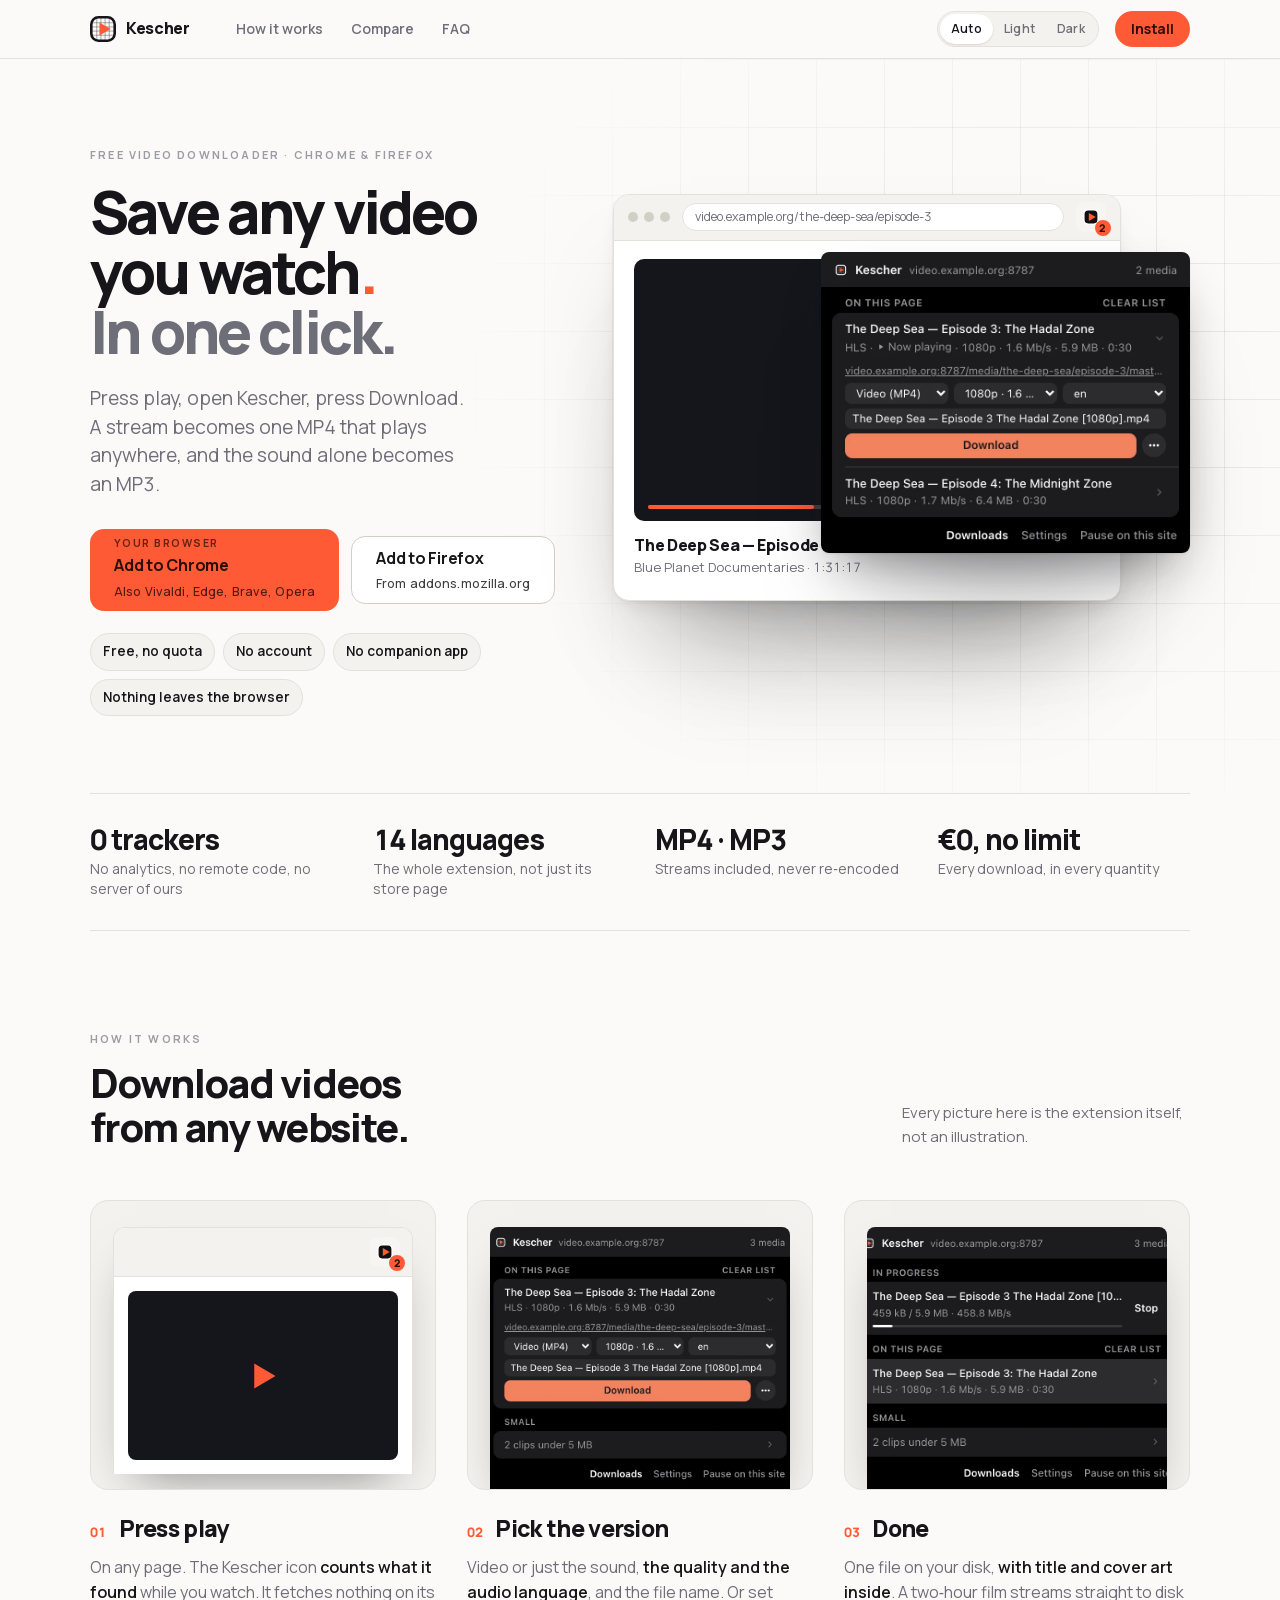
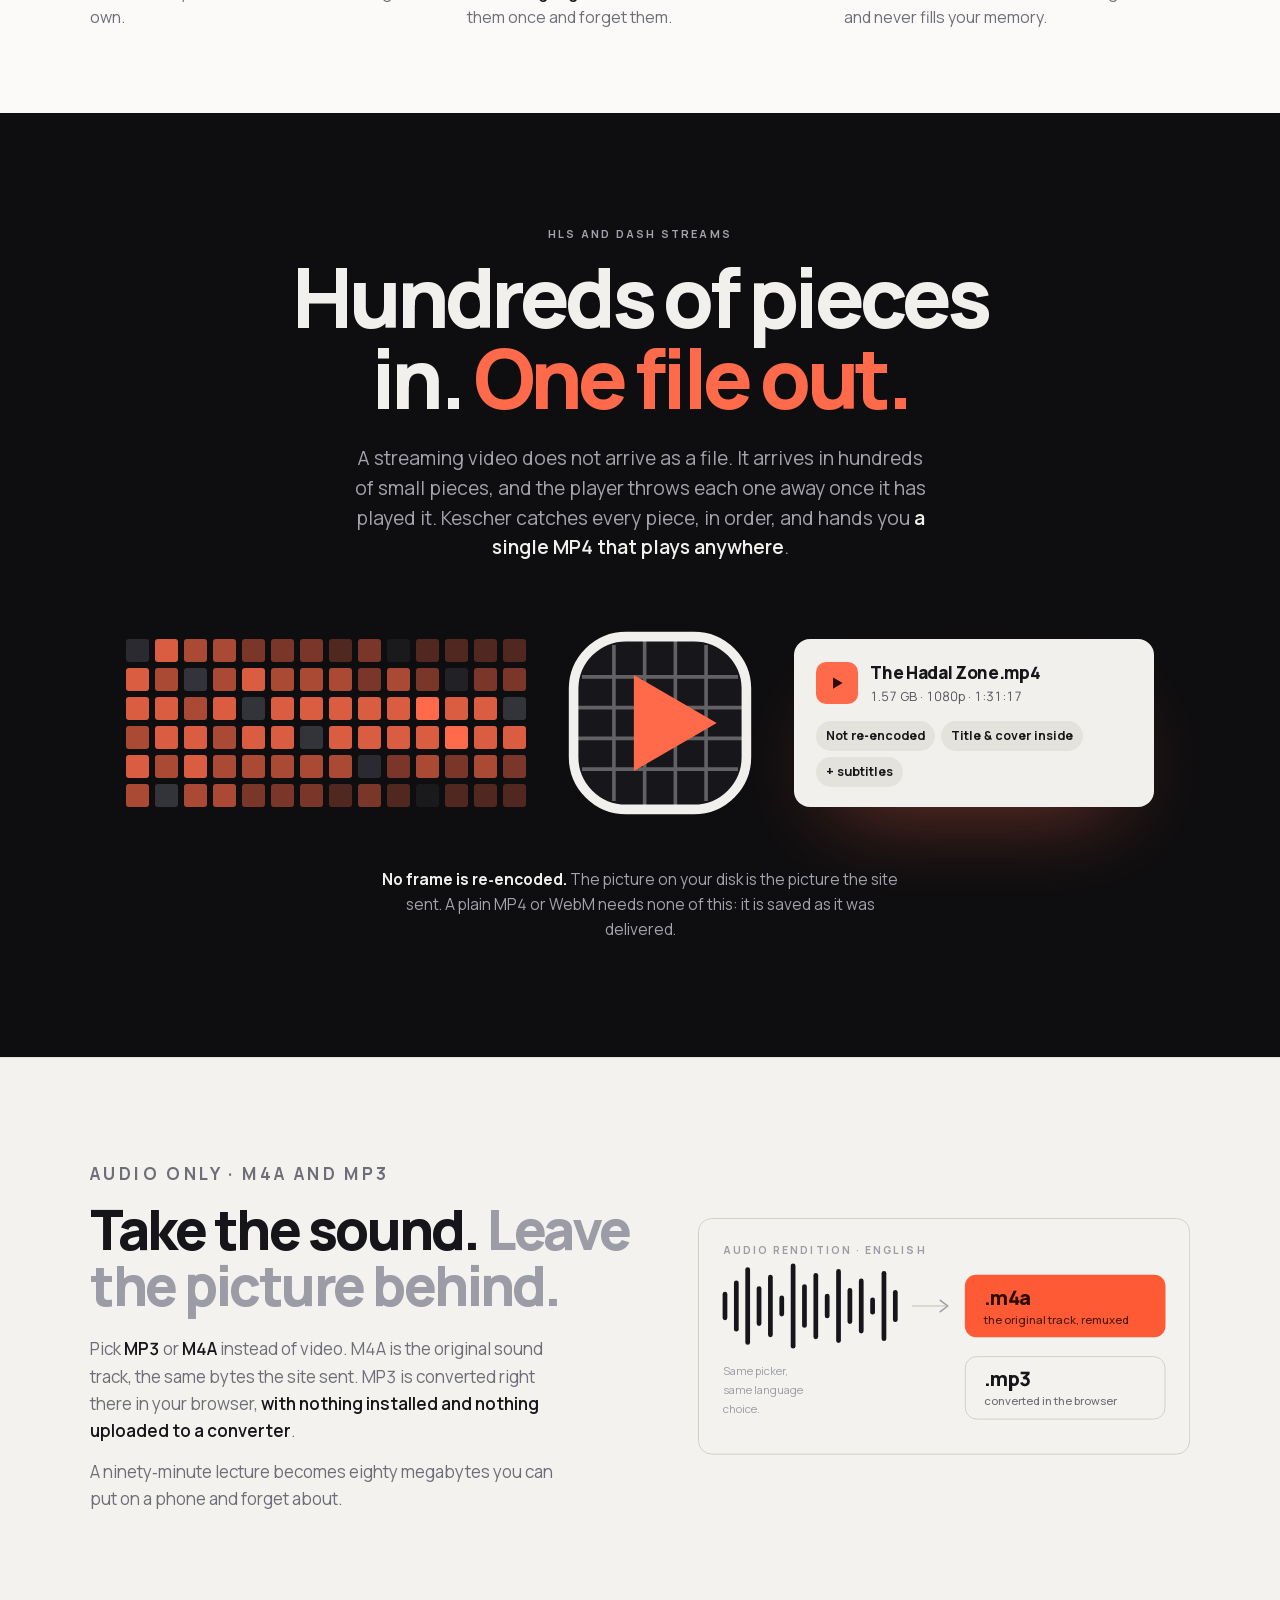
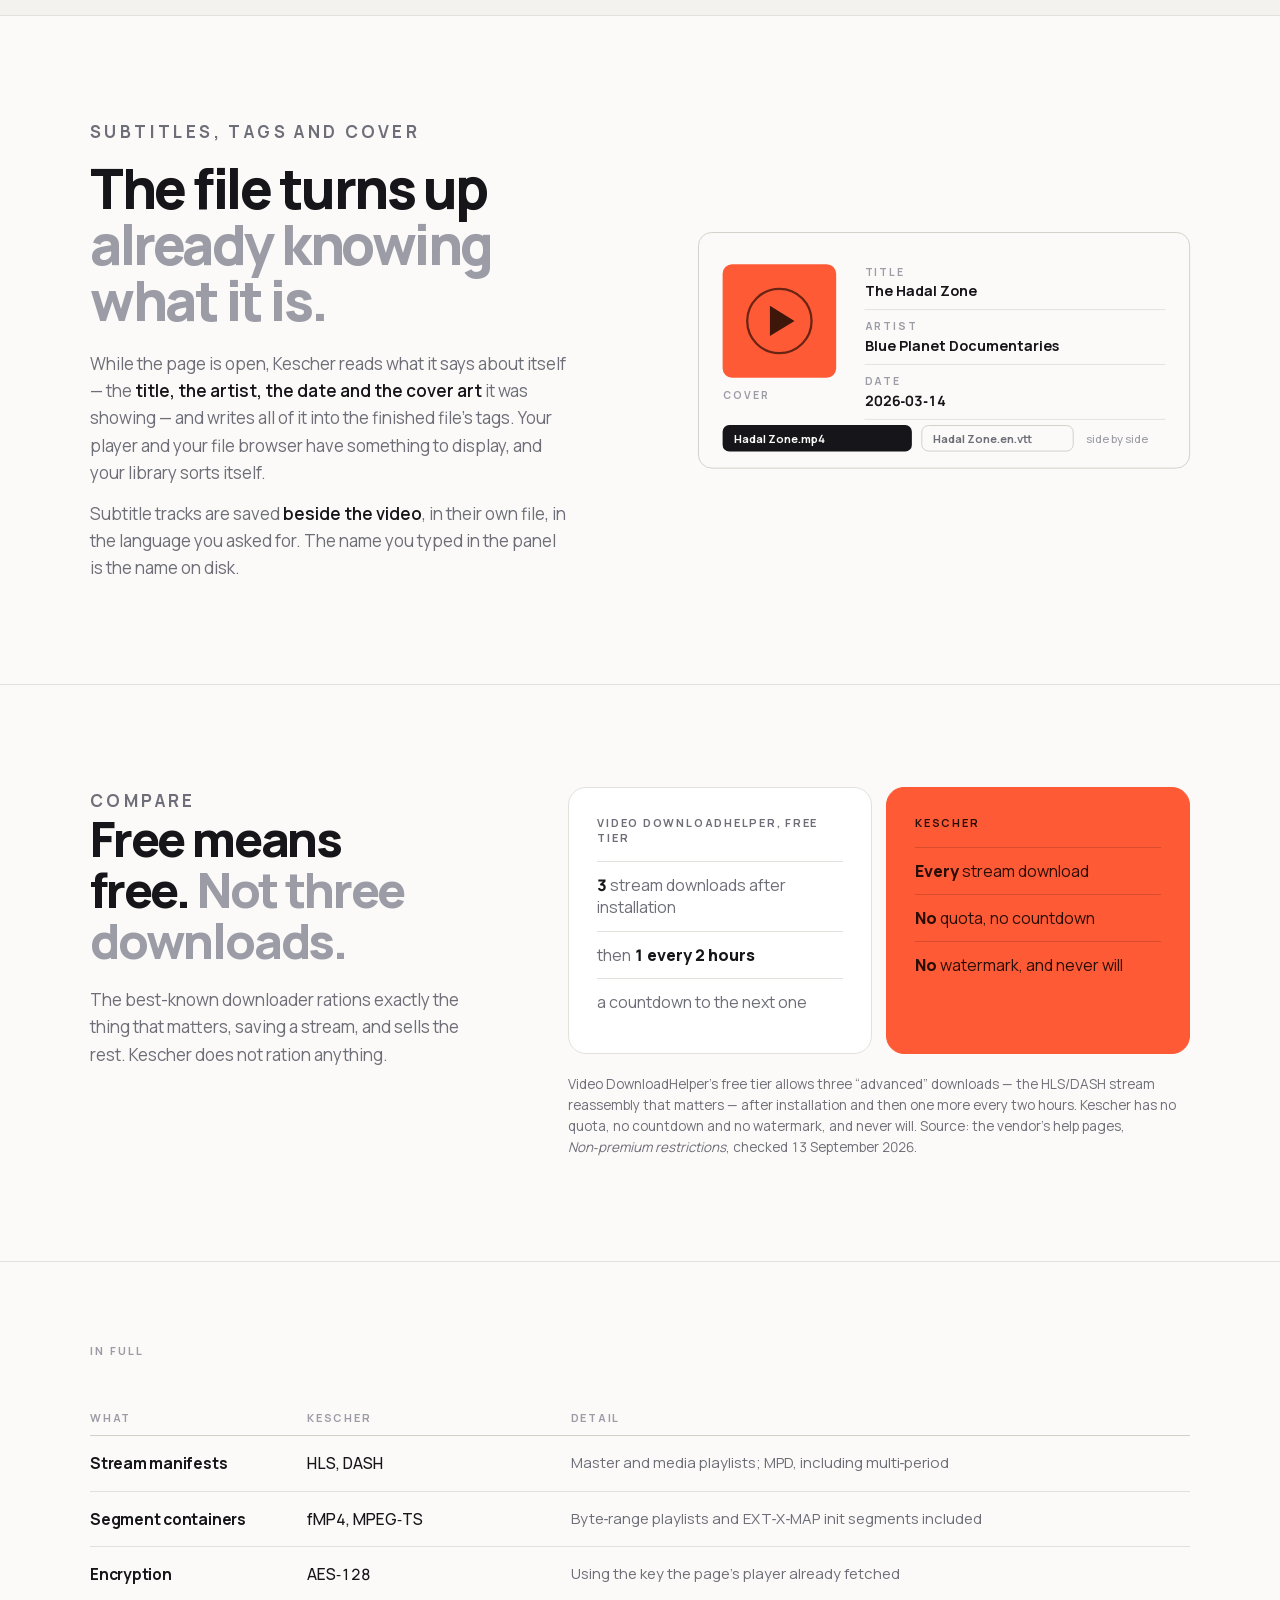
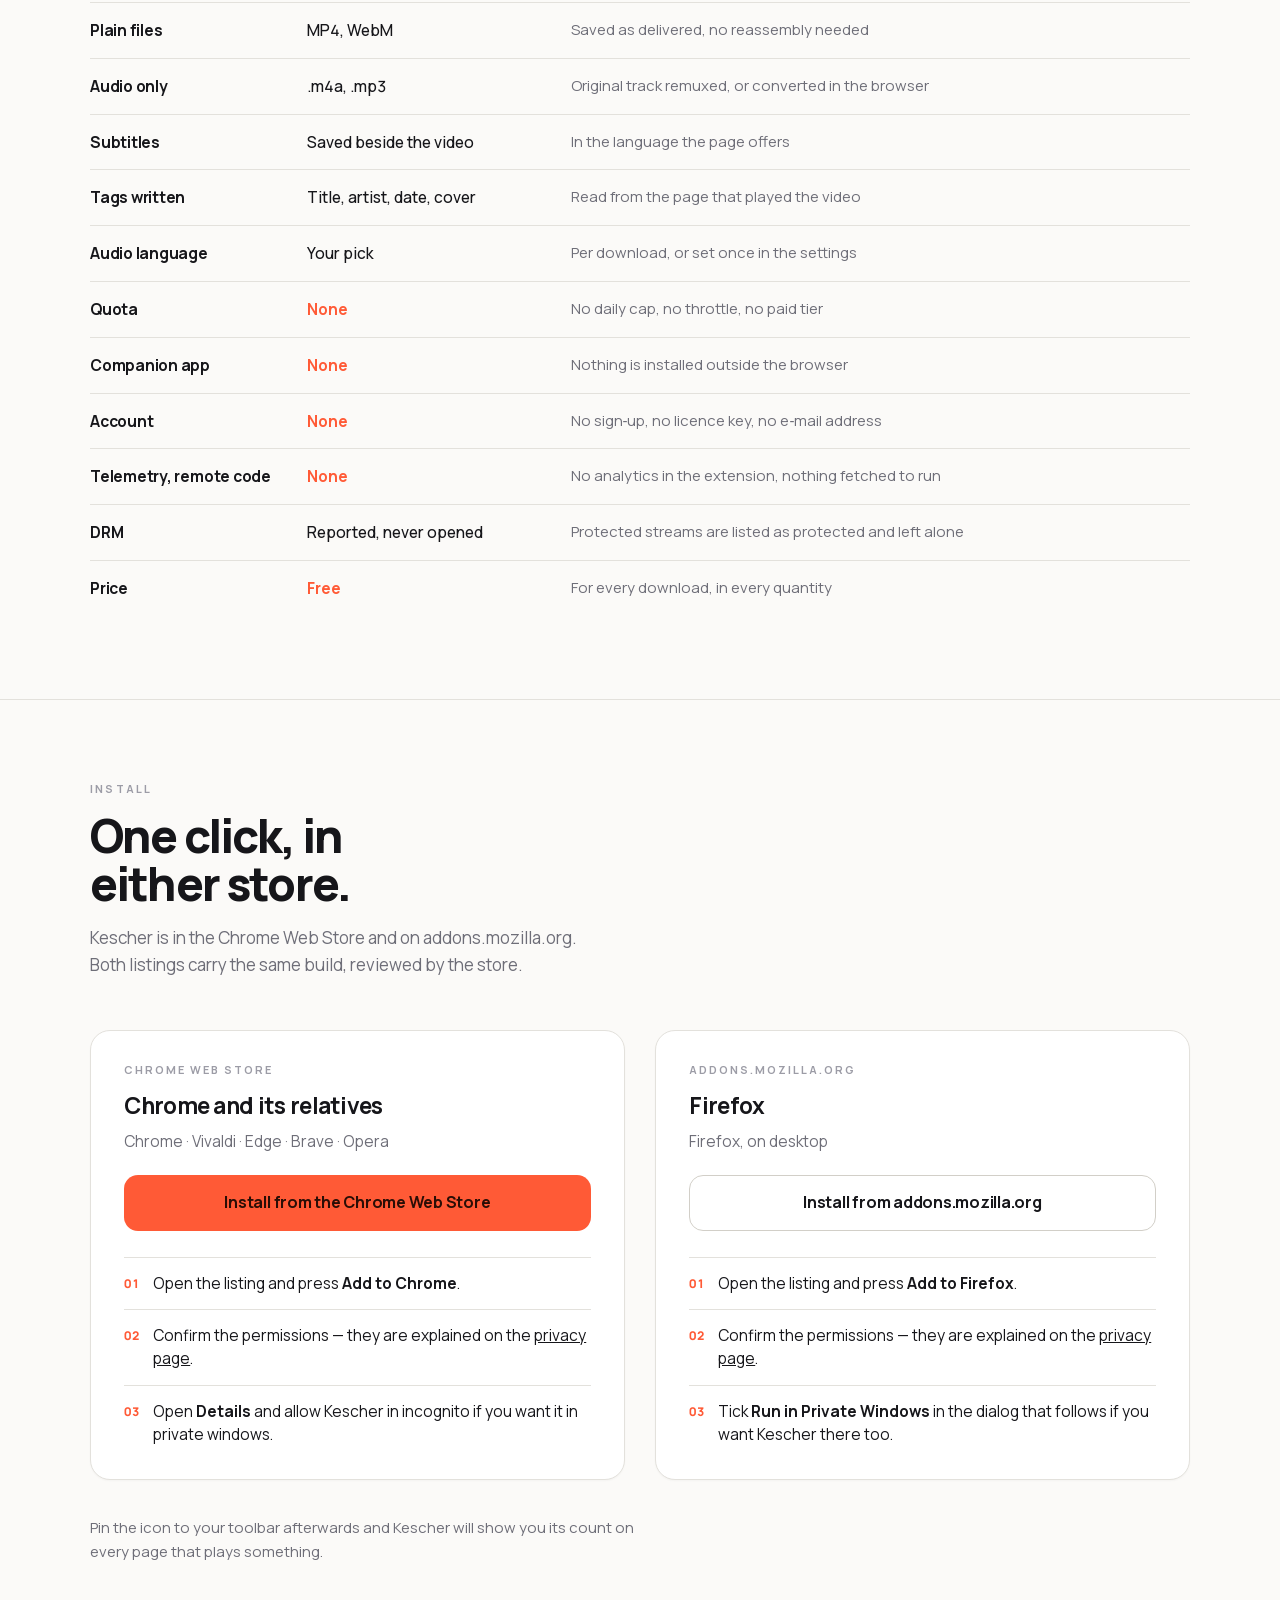
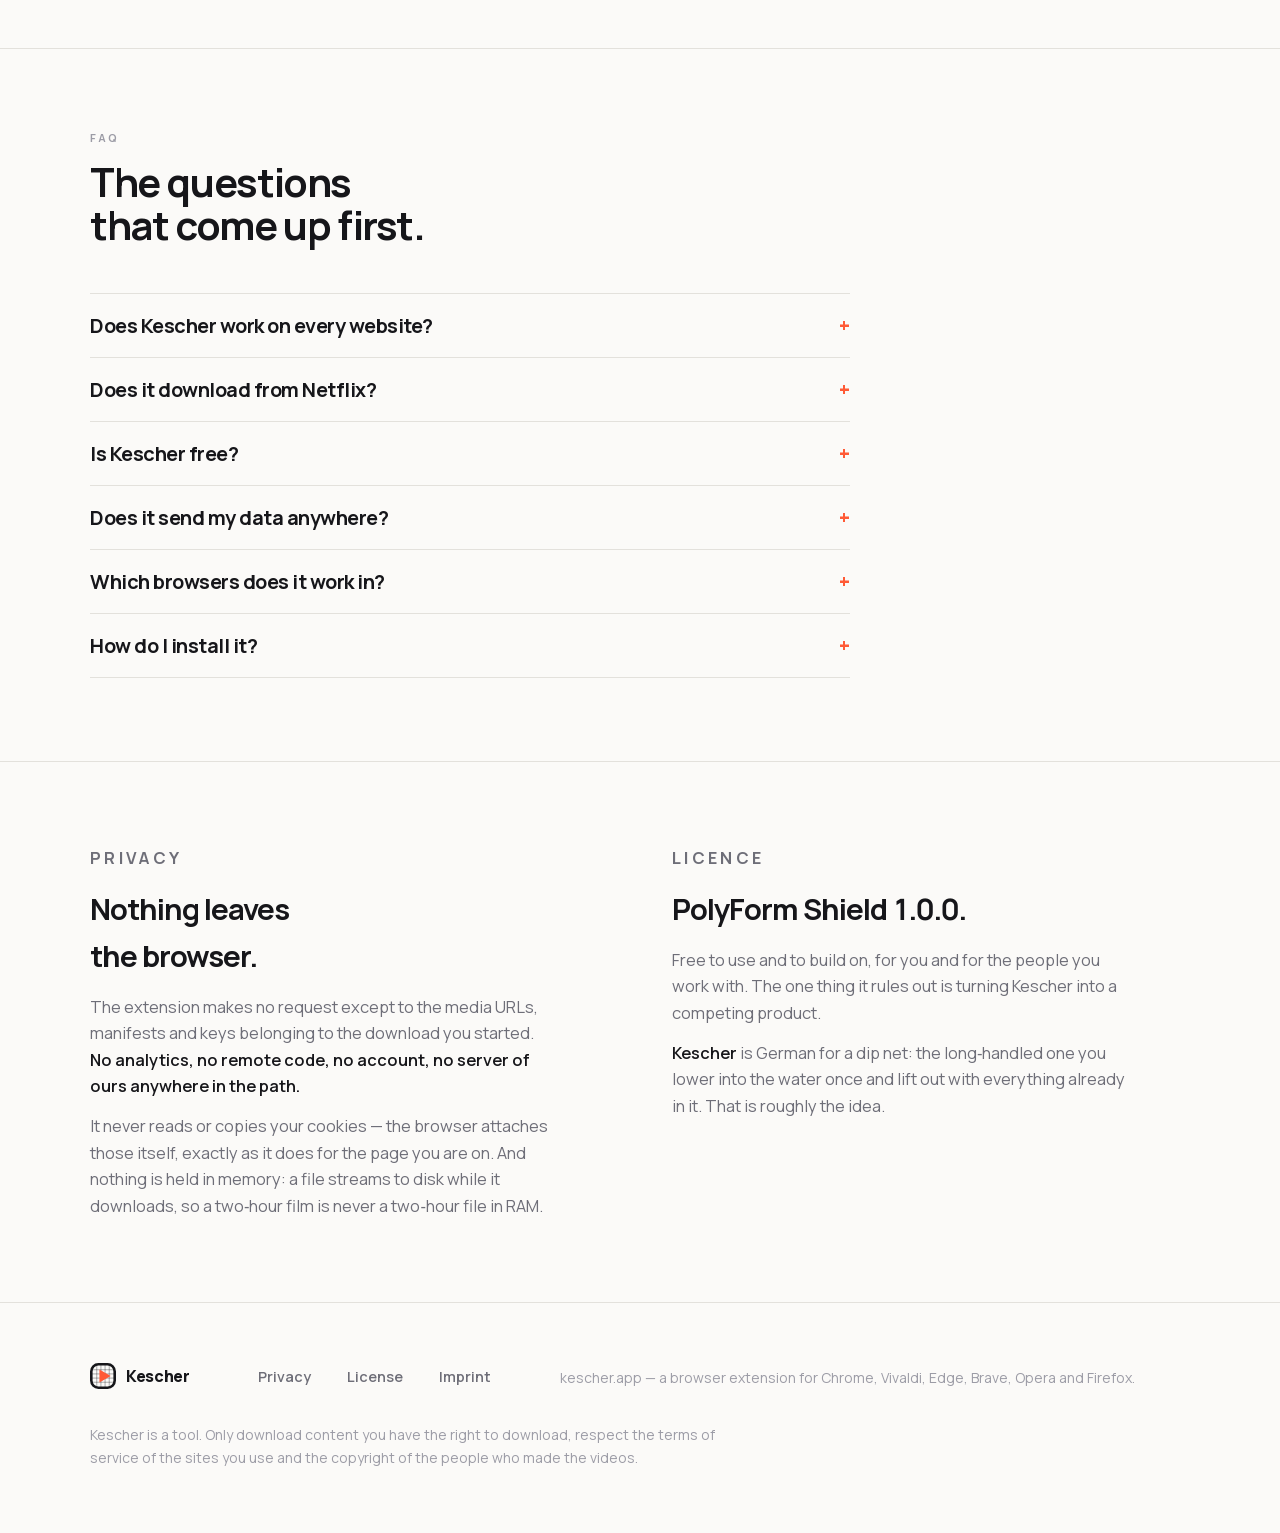
==== commit 4a228a04: "feat(site): the product in the hero, three steps with the real panel, the stream band and a sourced " ====
--- a/index.html
+++ b/index.html
@@ -9,7 +9,10 @@
 <link rel="canonical" href="https://kescher.app/">
 <link rel="alternate" hreflang="en" href="https://kescher.app/">
 <link rel="alternate" hreflang="x-default" href="https://kescher.app/">
+<link rel="icon" href="/favicon.ico" sizes="48x48">
+<link rel="icon" href="/assets/icon-192.png" type="image/png" sizes="192x192">
 <link rel="icon" href="/favicon.svg" type="image/svg+xml">
+<link rel="apple-touch-icon" href="/apple-touch-icon.png">
 <meta property="og:type" content="website">
 <meta property="og:url" content="https://kescher.app/">
 <meta property="og:site_name" content="Kescher">
@@ -124,6 +127,11 @@
       <svg viewBox="0 0 64 64" width="26" height="26" aria-hidden="true" focusable="false"><clipPath id="kj1"><rect x="3.2" y="3.2" width="57.6" height="57.6" rx="17.5"/></clipPath><g clip-path="url(#kj1)" fill="none" stroke="currentColor" stroke-width="1.9" opacity=".45"><path d="M16.64 0v64M26.88 0v64M37.12 0v64M47.36 0v64M0 16.64h64M0 26.88h64M0 37.12h64M0 47.36h64"/></g><rect x="3.2" y="3.2" width="57.6" height="57.6" rx="17.5" fill="none" stroke="currentColor" stroke-width="6.4"/><polygon points="23.3,16 23.3,48 50.9,32" fill="#ff5a36"/></svg>
       <span>Kescher</span>
     </a>
+    <nav class="links" aria-label="Sections">
+      <a href="#how">How it works</a>
+      <a href="#compare">Compare</a>
+      <a href="#faq">FAQ</a>
+    </nav>
     <span class="sp"></span>
     <div class="tog" role="group" aria-label="Appearance">
       <button type="button" data-t="auto" aria-pressed="true">Auto</button>
@@ -138,168 +146,116 @@
 
   <!-- ===================== hero ===================== -->
   <section class="hero">
+    <div class="wrap hero-grid">
+      <div class="hero-copy">
+        <!-- The page's one h1 is this line: it says what Kescher is in the words
+             people search for. The headline below it is the visual one. -->
+        <h1 class="eyebrow">Free video downloader &middot; Chrome &amp; Firefox</h1>
+        <p class="headline">Save any video you watch<span class="dot">.</span> <span class="q">In one click.</span></p>
+        <p class="claim">Press play, open Kescher, press Download. A stream becomes one MP4 that plays anywhere, and the sound alone becomes an MP3.</p>
+        <!-- The visitor's own browser leads: site.js stamps data-browser on <html>
+             before first paint and the CSS puts that button first with the
+             emphasis. Without a stamp Firefox leads, being the one in a store. -->
+        <div class="buttons">
+          <a class="btn pri for-chrome" href="https://chromewebstore.google.com/detail/kescher/kmobponokcnpchggbonahochfohiaoan" data-umami-event="install" data-umami-event-browser="chrome" data-umami-event-channel="cws"><span class="yours">Your browser</span>Add to Chrome<small>Also Vivaldi, Edge, Brave, Opera</small></a>
+          <a class="btn sec for-firefox" href="https://addons.mozilla.org/firefox/addon/kescher/" data-umami-event="install" data-umami-event-browser="firefox" data-umami-event-channel="amo"><span class="yours">Your browser</span>Add to Firefox<small>From addons.mozilla.org</small></a>
+        </div>
+        <ul class="chips">
+          <li>Free, no quota</li>
+          <li>No account</li>
+          <li>No companion app</li>
+          <li>Nothing leaves the browser</li>
+        </ul>
+      </div>
+
+      <!-- The product, not a drawing of it: the popup is the store screenshot's
+           capture of the real build (scripts/screenshots.mjs in the extension
+           repository), laid over a browser window drawn in CSS. -->
+      <div class="stage">
+        <div class="win" aria-hidden="true">
+          <div class="win-bar">
+            <span class="lights"><i></i><i></i><i></i></span>
+            <span class="url">video.example.org/the-deep-sea/episode-3</span>
+            <span class="ext"><svg viewBox="0 0 64 64" width="16" height="16" aria-hidden="true" focusable="false"><rect x="3.2" y="3.2" width="57.6" height="57.6" rx="17.5" fill="#101012"/><rect x="3.2" y="3.2" width="57.6" height="57.6" rx="17.5" fill="none" stroke="#fff" stroke-width="6.4"/><polygon points="23.3,16 23.3,48 50.9,32" fill="#ff5a36"/></svg><b>2</b></span>
+          </div>
+          <div class="win-body">
+            <div class="player"><svg viewBox="0 0 16 16" width="46" height="46"><polygon points="4.5,3 4.5,13 13,8" fill="currentColor"/></svg><span class="seek"><i></i></span></div>
+            <p class="vt">The Deep Sea &mdash; Episode 3: The Hadal Zone</p>
+            <p class="vm">Blue Planet Documentaries &middot; 1:31:17</p>
+          </div>
+        </div>
+        <img class="popshot" src="/assets/shots/popup-now-playing.webp" width="800" height="654" alt="The Kescher panel open over the page: the episode that is playing is listed first, with the output, the quality, the audio language, the file name and a Download button.">
+      </div>
+    </div>
+  </section>
+
+  <!-- ===================== facts ===================== -->
+  <section class="facts" aria-label="Kescher in four facts">
     <div class="wrap">
-      <!-- The page's one h1 is this line: it says what Kescher is in the words
-           people search for. The wordmark below it stays the visual headline. -->
-      <h1 class="eyebrow">Free video downloader &middot; Chrome &amp; Firefox</h1>
-      <p class="wordmark">Kescher<span class="dot">.</span></p>
-      <p class="claim">The video a page plays, written to your disk as one finished file <em>&mdash; picture, sound, subtitles and all.</em></p>
-      <!-- The visitor's own browser leads: site.js stamps data-browser on <html>
-           before first paint and the CSS puts that button first with the
-           emphasis. Without a stamp Firefox leads, being the one in a store. -->
-      <div class="buttons">
-        <a class="btn pri for-chrome" href="https://chromewebstore.google.com/detail/kescher/kmobponokcnpchggbonahochfohiaoan" data-umami-event="install" data-umami-event-browser="chrome" data-umami-event-channel="cws"><span class="yours">Your browser</span>Install for Chrome<small>Chrome Web Store &middot; also Vivaldi, Edge, Brave, Opera</small></a>
-        <a class="btn sec for-firefox" href="https://addons.mozilla.org/firefox/addon/kescher/" data-umami-event="install" data-umami-event-browser="firefox" data-umami-event-channel="amo"><span class="yours">Your browser</span>Install for Firefox<small>From addons.mozilla.org &middot; one click</small></a>
-      </div>
-      <p class="underline">
-        <span><b>Free of charge.</b></span>
-        <span>No quota.</span>
-        <span>No account.</span>
-        <span>No companion app.</span>
-        <span>Nothing leaves the browser.</span>
-      </p>
-    </div>
-  </section>
-
-  <!-- ===================== product shot ===================== -->
-  <section class="shotband">
-    <div class="wrap shotgrid">
-      <div>
-        <p class="eyebrow">The panel</p>
-        <h2>Everything the page is playing, listed once.</h2>
-        <p>Open it and you see what Kescher found while you watched: the stream, its variants, the plain files sitting beside it. <b>No thumbnails to wait for, no upsell, nothing greyed out behind a plan.</b></p>
-        <p>Change the four things worth changing, then press Download.</p>
-        <dl>
-          <dt>Quality</dt><dd>One entry per variant the manifest offers</dd>
-          <dt>Audio</dt><dd>One entry per alternate language rendition</dd>
-          <dt>File name</dt><dd>Prefilled from the page&rsquo;s own title</dd>
-          <dt>&#8943; menu</dt><dd>Audio only, subtitles, copy the URL</dd>
-        </dl>
-      </div>
-
-      <div class="pop" role="img" aria-label="The Kescher panel on video.example.org: eight media found, one download in progress at 1.21 of 1.57 gigabytes, and an HLS stream at 1080p ready to download in English or Spanish.">
-        <div class="head">
-          <svg viewBox="0 0 64 64" width="19" height="19" aria-hidden="true" focusable="false"><clipPath id="kj2"><rect x="3.2" y="3.2" width="57.6" height="57.6" rx="17.5"/></clipPath><g clip-path="url(#kj2)" fill="none" stroke="currentColor" stroke-width="1.9" opacity=".45"><path d="M16.64 0v64M26.88 0v64M37.12 0v64M47.36 0v64M0 16.64h64M0 26.88h64M0 37.12h64M0 47.36h64"/></g><rect x="3.2" y="3.2" width="57.6" height="57.6" rx="17.5" fill="none" stroke="currentColor" stroke-width="6.4"/><polygon points="23.3,16 23.3,48 50.9,32" fill="#ff5a36"/></svg>
-          <span class="nm">Kescher</span><span class="dot">&middot;</span><span class="host">video.example.org</span><span class="cnt">8 media</span>
-        </div>
-
-        <p class="glabel">In progress</p>
-        <div class="group">
-          <div class="item">
-            <div class="t">The Deep Sea &mdash; Episode 3: The Hadal Zone</div>
-            <div class="m">1.21 GB / 1.57 GB &middot; 24 MB/s</div>
-            <div class="bar"><i></i></div>
-            <div class="stop">Stop</div>
+      <ul>
+        <li><b>0 trackers</b><span>No analytics, no remote code, no server of ours</span></li>
+        <li><b>14 languages</b><span>The whole extension, not just its store page</span></li>
+        <li><b>MP4 &middot; MP3</b><span>Streams included, never re&#8209;encoded</span></li>
+        <li><b>&euro;0, no limit</b><span>Every download, in every quantity</span></li>
+      </ul>
+    </div>
+  </section>
+
+  <!-- ===================== how it works ===================== -->
+  <section class="how" id="how">
+    <div class="wrap">
+      <div class="how-head">
+        <div>
+          <p class="eyebrow">How it works</p>
+          <h2>Download videos from any website.</h2>
+        </div>
+        <p class="aside">Every picture here is the extension itself, not an illustration.</p>
+      </div>
+      <ol class="steps">
+        <li>
+          <div class="shot shot-play" aria-hidden="true">
+            <div class="mini"><span class="mini-bar"><span class="ext"><svg viewBox="0 0 64 64" width="16" height="16" aria-hidden="true" focusable="false"><rect x="3.2" y="3.2" width="57.6" height="57.6" rx="17.5" fill="#101012"/><rect x="3.2" y="3.2" width="57.6" height="57.6" rx="17.5" fill="none" stroke="#fff" stroke-width="6.4"/><polygon points="23.3,16 23.3,48 50.9,32" fill="#ff5a36"/></svg><b>2</b></span></span><span class="mini-player"><svg viewBox="0 0 16 16" width="40" height="40"><polygon points="4.5,3 4.5,13 13,8" fill="currentColor"/></svg></span></div>
           </div>
-        </div>
-
-        <p class="glabel">On this page</p>
-        <div class="group">
-          <div class="item">
-            <div class="t">Blue Planet Documentaries | Episode 3</div>
-            <span class="badge">HLS &middot; 1080p &middot; H.264 &middot; 4.4&nbsp;Mb/s &middot; 1.57&nbsp;GB &middot; 1:31:17</span>
-            <div class="selrow">
-              <span class="sel"><span>1080p</span><i>&#9660;</i></span>
-              <span class="sel"><span>English</span><i>&#9660;</i></span>
-            </div>
-            <div class="fname">The Deep Sea &ndash; The Hadal Zone.mp4</div>
-            <div class="row2"><span class="dlbtn">Download</span><span class="more">&#8943;</span></div>
-          </div>
-          <div class="small">
-            <svg class="pl" viewBox="0 0 16 16" aria-hidden="true" focusable="false"><polygon points="4.5,3 4.5,13 13,8" fill="currentColor"/></svg>
-            Trailer<span class="sz">MP4 &middot; 55.7 MB</span>
-          </div>
-          <div class="small">
-            <svg class="pl" viewBox="0 0 16 16" aria-hidden="true" focusable="false"><polygon points="4.5,3 4.5,13 13,8" fill="currentColor"/></svg>
-            Teaser 30s<span class="sz">MP4 &middot; 9.4 MB</span>
-          </div>
-        </div>
-
-        <div class="foot"><span>Downloads</span><span>Settings</span><span>Pause on this site</span></div>
-      </div>
-    </div>
-  </section>
-
-  <!-- ===================== how it works ===================== -->
-  <section class="how">
+          <h3><span class="n">01</span>Press play</h3>
+          <p>On any page. The Kescher icon <b>counts what it found</b> while you watch. It fetches nothing on its own.</p>
+        </li>
+        <li>
+          <div class="shot"><img src="/assets/shots/popup-stream.webp" width="800" height="670" loading="lazy" alt="The open row of the panel: output, quality, audio language, file name and Download."></div>
+          <h3><span class="n">02</span>Pick the version</h3>
+          <p>Video or just the sound, <b>the quality and the audio language</b>, and the file name. Or set them once and forget them.</p>
+        </li>
+        <li>
+          <div class="shot"><img src="/assets/shots/popup-progress.webp" width="800" height="632" loading="lazy" alt="A download in progress in the panel, with bytes, speed and a Stop button."></div>
+          <h3><span class="n">03</span>Done</h3>
+          <p>One file on your disk, <b>with title and cover art inside</b>. A two&#8209;hour film streams straight to disk and never fills your memory.</p>
+        </li>
+      </ol>
+    </div>
+  </section>
+
+  <!-- ===================== the net ===================== -->
+  <!-- Dark in both themes: the one band that carries the brand's own room. -->
+  <section class="net">
     <div class="wrap">
-      <p class="eyebrow">How it works</p>
-      <h2>Download videos from any website.</h2>
-      <div class="beats">
-        <div>
-          <p class="k">Open</p>
-          <h3>Watch the page.</h3>
-          <p>A page that plays video makes the requests that fetch it. Kescher reads those requests as they go by and <b>counts what it found on the toolbar icon</b>. It fetches nothing on its own.</p>
-        </div>
-        <div>
-          <p class="k">Pick</p>
-          <h3>Choose the version you want.</h3>
-          <p>Container, height, codec, bitrate, size and running time are on every row. <b>Set the quality and the audio language</b>, or set them once in the settings and never think about it again.</p>
-        </div>
-        <div>
-          <p class="k">Save</p>
-          <h3>Let it run.</h3>
-          <p>Segments arrive in order, get decrypted where the player had a key, and are <b>remuxed into one file</b>. It streams to disk as it goes, so a two&#8209;hour film never sits in memory.</p>
-        </div>
-      </div>
-    </div>
-  </section>
-
-  <!-- ===================== statements ===================== -->
-  <section class="stmt">
-    <div class="wrap inner">
-      <div>
-        <p class="eyebrow">HLS and DASH streams</p>
-        <h2>A few hundred pieces go in. <span class="q">One file comes out.</span></h2>
-        <p>HLS and DASH deliver video in segments, and every player throws them away after playing them. Kescher fetches them in order and remuxes them into a single <span class="mono">.mp4</span>: <b>fMP4 and MPEG&#8209;TS</b> segments, byte&#8209;range playlists, <span class="mono">EXT&#8209;X&#8209;MAP</span> initialisation segments, AES&#8209;128 segments unlocked with the key the page&rsquo;s own player already fetched, and multi&#8209;period DASH joined in presentation order.</p>
-        <p><b>No frame is re&#8209;encoded.</b> The picture that lands on your disk is the picture the site sent you. A plain MP4 or WebM needs none of this &mdash; it is simply saved as it was delivered.</p>
-      </div>
-      <div class="art">
-        <svg viewBox="0 0 520 250" role="img" aria-label="Rows of stream segments converging into one continuous file bar labelled one .mp4.">
-          <g fill="none" stroke="currentColor" stroke-width="1" style="color:var(--line-2)">
-            <rect x="0.5" y="0.5" width="519" height="249" rx="14"/>
-          </g>
-          <text x="26" y="38" font-family="Manrope, sans-serif" font-size="11" font-weight="700" letter-spacing="2.2" fill="currentColor" style="color:var(--grey-2)">SEGMENTS</text>
-          <g fill="currentColor" style="color:var(--coral)">
-            <rect x="26" y="56" width="20" height="22" rx="3"/><rect x="50" y="56" width="20" height="22" rx="3"/>
-            <rect x="74" y="56" width="20" height="22" rx="3"/><rect x="98" y="56" width="20" height="22" rx="3"/>
-            <rect x="122" y="56" width="20" height="22" rx="3"/><rect x="146" y="56" width="20" height="22" rx="3"/>
-            <rect x="170" y="56" width="20" height="22" rx="3"/><rect x="194" y="56" width="20" height="22" rx="3"/>
-            <rect x="218" y="56" width="20" height="22" rx="3"/><rect x="242" y="56" width="20" height="22" rx="3"/>
-            <rect x="266" y="56" width="20" height="22" rx="3"/><rect x="290" y="56" width="20" height="22" rx="3"/>
-          </g>
-          <g fill="currentColor" style="color:var(--grey-2)" opacity=".4">
-            <rect x="314" y="56" width="20" height="22" rx="3"/><rect x="338" y="56" width="20" height="22" rx="3"/>
-            <rect x="362" y="56" width="20" height="22" rx="3"/><rect x="386" y="56" width="20" height="22" rx="3"/>
-            <rect x="410" y="56" width="20" height="22" rx="3"/><rect x="434" y="56" width="20" height="22" rx="3"/>
-            <rect x="458" y="56" width="20" height="22" rx="3"/><rect x="482" y="56" width="12" height="22" rx="3"/>
-          </g>
-          <g fill="none" stroke="currentColor" stroke-width="1.2" style="color:var(--line-2)">
-            <path d="M36 104 C36 130 250 126 250 142"/>
-            <path d="M130 104 C130 128 250 128 250 142"/>
-            <path d="M250 104 V142"/>
-            <path d="M370 104 C370 128 250 128 250 142"/>
-            <path d="M470 104 C470 130 250 126 250 142"/>
-          </g>
-          <g fill="currentColor" style="color:var(--grey-2)">
-            <text x="26" y="95" font-family="Manrope, sans-serif" font-size="11.5">fMP4</text>
-            <text x="92" y="95" font-family="Manrope, sans-serif" font-size="11.5">MPEG&#8209;TS</text>
-            <text x="184" y="95" font-family="Manrope, sans-serif" font-size="11.5">byte range</text>
-            <text x="288" y="95" font-family="Manrope, sans-serif" font-size="11.5">EXT&#8209;X&#8209;MAP</text>
-            <text x="400" y="95" font-family="Manrope, sans-serif" font-size="11.5">AES&#8209;128</text>
-          </g>
-          <rect x="26" y="152" width="468" height="42" rx="10" fill="currentColor" style="color:var(--ink)"/>
-          <text x="44" y="179" font-family="Manrope, sans-serif" font-size="16" font-weight="800" letter-spacing="-.4" fill="currentColor" style="color:var(--bg)">The Deep Sea &ndash; The Hadal Zone.mp4</text>
-          <g fill="currentColor" style="color:var(--grey-2)">
-            <text x="26" y="220" font-family="Manrope, sans-serif" font-size="12">1.57 GB</text>
-            <text x="118" y="220" font-family="Manrope, sans-serif" font-size="12">1:31:17</text>
-            <text x="208" y="220" font-family="Manrope, sans-serif" font-size="12">H.264 1080p</text>
-            <text x="330" y="220" font-family="Manrope, sans-serif" font-size="12">not re&#8209;encoded</text>
-          </g>
-          <circle cx="482" cy="212" r="9" fill="currentColor" style="color:var(--coral)"/>
-          <path d="M478 212 l3 3.4 l6 -7" fill="none" stroke="currentColor" style="color:var(--bg)" stroke-width="2" stroke-linecap="round" stroke-linejoin="round"/>
-        </svg>
-      </div>
+      <p class="eyebrow">HLS and DASH streams</p>
+      <h2>Hundreds of pieces in. <span class="c">One file out.</span></h2>
+      <p class="lede">A streaming video does not arrive as a file. It arrives in hundreds of small pieces, and the player throws each one away once it has played it. Kescher catches every piece, in order, and hands you <b>a single MP4 that plays anywhere</b>.</p>
+      <div class="flow" role="img" aria-label="Stream segments flowing into the Kescher net and coming out as one file, The Hadal Zone.mp4, 1.57 GB, not re-encoded.">
+        <div class="segs" aria-hidden="true">
+          <i class="g o3"></i><i class="o4"></i><i class="o3"></i><i class="o3"></i><i class="o2"></i><i class="o2"></i><i class="o2"></i><i class="o1"></i><i class="o2"></i><i class="g o1"></i><i class="o1"></i><i class="o1"></i><i class="o1"></i><i class="o1"></i>
+          <i class="o4"></i><i class="o3"></i><i class="g o4"></i><i class="o3"></i><i class="o4"></i><i class="o3"></i><i class="o3"></i><i class="o3"></i><i class="o2"></i><i class="o3"></i><i class="o2"></i><i class="g o2"></i><i class="o2"></i><i class="o2"></i>
+          <i class="o4"></i><i class="o4"></i><i class="o3"></i><i class="o4"></i><i class="g o4"></i><i class="o4"></i><i class="o4"></i><i class="o4"></i><i class="o4"></i><i class="o4"></i><i class="o5"></i><i class="o4"></i><i class="o4"></i><i class="g o4"></i>
+          <i class="o3"></i><i class="o4"></i><i class="o4"></i><i class="o3"></i><i class="o4"></i><i class="o4"></i><i class="g o4"></i><i class="o4"></i><i class="o4"></i><i class="o4"></i><i class="o4"></i><i class="o5"></i><i class="o4"></i><i class="o4"></i>
+          <i class="o4"></i><i class="o3"></i><i class="o4"></i><i class="o3"></i><i class="o3"></i><i class="o3"></i><i class="o3"></i><i class="o3"></i><i class="g o3"></i><i class="o2"></i><i class="o3"></i><i class="o2"></i><i class="o3"></i><i class="o2"></i>
+          <i class="o3"></i><i class="g o4"></i><i class="o3"></i><i class="o3"></i><i class="o2"></i><i class="o2"></i><i class="o2"></i><i class="o1"></i><i class="o2"></i><i class="o1"></i><i class="g o1"></i><i class="o1"></i><i class="o1"></i><i class="o1"></i>
+        </div>
+        <svg class="mesh" viewBox="0 0 64 64" width="210" height="210" aria-hidden="true" focusable="false"><rect x="3.2" y="3.2" width="57.6" height="57.6" rx="17.5" fill="#16161b"/><g fill="none" stroke="#f1f0ed" stroke-width="1.2" opacity=".35"><path d="M16.64 6v52M26.88 4v56M37.12 4v56M47.36 6v52M6 16.64h52M4 26.88h56M4 37.12h56M6 47.36h52"/></g><rect x="3.2" y="3.2" width="57.6" height="57.6" rx="17.5" fill="none" stroke="#f1f0ed" stroke-width="3.2"/><polygon points="23.3,16 23.3,48 50.9,32" fill="#ff6b4a"/></svg>
+        <div class="file" aria-hidden="true">
+          <div class="file-head"><span class="file-ic"><svg viewBox="0 0 16 16" width="18" height="18"><polygon points="4.5,3 4.5,13 13,8" fill="currentColor"/></svg></span><span><b>The Hadal Zone.mp4</b><small>1.57 GB &middot; 1080p &middot; 1:31:17</small></span></div>
+          <div class="file-tags"><span>Not re&#8209;encoded</span><span>Title &amp; cover inside</span><span>+ subtitles</span></div>
+        </div>
+      </div>
+      <p class="fine-print"><b>No frame is re&#8209;encoded.</b> The picture on your disk is the picture the site sent. A plain MP4 or WebM needs none of this: it is saved as it was delivered.</p>
     </div>
   </section>
 
@@ -308,7 +264,7 @@
       <div>
         <p class="eyebrow">Audio only &middot; M4A and MP3</p>
         <h2>Take the sound. <span class="q">Leave the picture behind.</span></h2>
-        <p><span class="mono">.m4a</span> lifts the original audio track out of the stream and puts it in its own container, untouched &mdash; the same bytes the site sent. <span class="mono">.mp3</span> is converted right there in the tab, by the extension, <b>with nothing installed and nothing uploaded to a converter</b>.</p>
+        <p>Pick <b>MP3</b> or <b>M4A</b> instead of video. M4A is the original sound track, the same bytes the site sent. MP3 is converted right there in your browser, <b>with nothing installed and nothing uploaded to a converter</b>.</p>
         <p>A ninety&#8209;minute lecture becomes eighty megabytes you can put on a phone and forget about.</p>
       </div>
       <div class="art">
@@ -392,6 +348,39 @@
             <text x="410" y="223" font-size="12" font-weight="500" fill="currentColor" style="color:var(--grey-2)">side by side</text>
           </g>
         </svg>
+      </div>
+    </div>
+  </section>
+
+  <!-- ===================== compare ===================== -->
+  <!-- Only verified facts: the free-tier line is quoted verbatim from the
+       extension repository's store/listing.en.md, which checked it against the
+       vendor's own help pages on 2026-09-13. Do not sharpen it. -->
+  <section class="compare" id="compare">
+    <div class="wrap inner">
+      <div>
+        <p class="eyebrow">Compare</p>
+        <h2>Free means free. <span class="q">Not three downloads.</span></h2>
+        <p>The best-known downloader rations exactly the thing that matters, saving a stream, and sells the rest. Kescher does not ration anything.</p>
+      </div>
+      <div class="vs">
+        <div class="side them">
+          <p class="who">Video DownloadHelper, free tier</p>
+          <ul>
+            <li><b>3</b> stream downloads after installation</li>
+            <li>then <b>1 every 2 hours</b></li>
+            <li>a countdown to the next one</li>
+          </ul>
+        </div>
+        <div class="side us">
+          <p class="who">Kescher</p>
+          <ul>
+            <li><b>Every</b> stream download</li>
+            <li><b>No</b> quota, no countdown</li>
+            <li><b>No</b> watermark, and never will</li>
+          </ul>
+        </div>
+        <p class="src">Video DownloadHelper&rsquo;s free tier allows three &ldquo;advanced&rdquo; downloads &mdash; the HLS/DASH stream reassembly that matters &mdash; after installation and then one more every two hours. Kescher has no quota, no countdown and no watermark, and never will. Source: the vendor&rsquo;s help pages, <i>Non&#8209;premium restrictions</i>, checked 13 September 2026.</p>
       </div>
     </div>
   </section>
--- a/assets/site.css
+++ b/assets/site.css
@@ -190,6 +190,31 @@
   display: block;
   flex: none;
 }
+.top .links {
+  display: flex;
+  gap: 4px;
+  margin-left: 18px;
+}
+.top .links a {
+  display: inline-flex;
+  align-items: center;
+  min-height: 36px;
+  padding: 0 12px;
+  border-radius: 999px;
+  text-decoration: none;
+  color: var(--grey);
+  font-weight: 600;
+  font-size: 14px;
+}
+.top .links a:hover {
+  color: var(--ink);
+  background: var(--bg-2);
+}
+@media (max-width: 900px) {
+  .top .links {
+    display: none;
+  }
+}
 .top .sp {
   flex: 1;
 }
@@ -249,30 +274,59 @@
 /* ===================== hero ===================== */
 
 .hero {
-  padding: clamp(56px, 9vw, 132px) 0 0;
   position: relative;
-}
-.hero .wordmark {
-  font-weight: 800;
-  letter-spacing: -0.055em;
-  line-height: 0.86;
-  font-size: clamp(62px, 13vw, 196px);
-  margin: 0 0 clamp(20px, 2.4vw, 34px);
-}
-.hero .wordmark .dot {
+  padding: clamp(40px, 7vw, 104px) 0 clamp(44px, 6vw, 88px);
+  overflow: hidden;
+}
+/* The landing page's grid, behind the product only. */
+.hero::before {
+  content: '';
+  position: absolute;
+  inset: 0;
+  pointer-events: none;
+  background-image:
+    linear-gradient(to right, var(--grid-line) 1px, transparent 1px),
+    linear-gradient(to bottom, var(--grid-line) 1px, transparent 1px);
+  background-size: 68px 68px;
+  -webkit-mask-image: radial-gradient(60% 85% at 80% 45%, #000 30%, transparent 75%);
+  mask-image: radial-gradient(60% 85% at 80% 45%, #000 30%, transparent 75%);
+}
+.hero-grid {
+  position: relative;
+  display: grid;
+  grid-template-columns: minmax(0, 0.9fr) minmax(0, 1.1fr);
+  gap: clamp(36px, 4vw, 64px);
+  align-items: center;
+}
+@media (max-width: 980px) {
+  .hero-grid {
+    grid-template-columns: minmax(0, 1fr);
+  }
+}
+.hero .eyebrow {
+  margin-bottom: 22px;
+}
+.hero .headline {
+  margin: 0 0 22px;
+  font-size: clamp(42px, 4.6vw, 66px);
+  line-height: 1.02;
+  font-weight: 800;
+  letter-spacing: -0.048em;
+  text-wrap: balance;
+}
+.hero .headline .dot {
   color: var(--coral);
 }
+.hero .headline .q {
+  display: block;
+  color: var(--grey);
+}
 .hero .claim {
-  font-size: clamp(20px, 2.5vw, 34px);
-  line-height: 1.24;
-  font-weight: 600;
-  letter-spacing: -0.025em;
-  max-width: 26ch;
-  margin: 0 0 clamp(26px, 3vw, 38px);
-}
-.hero .claim em {
-  font-style: normal;
-  color: var(--grey);
+  font-size: clamp(17px, 1.5vw, 20px);
+  line-height: 1.5;
+  color: var(--grey);
+  max-width: 34ch;
+  margin: 0 0 30px;
 }
 .buttons {
   display: flex;
@@ -355,321 +409,212 @@
   filter: none;
   border-color: var(--grey-2);
 }
-.underline {
+.chips {
+  list-style: none;
   margin: 22px 0 0;
-  font-size: 14.5px;
-  color: var(--grey);
+  padding: 0;
   display: flex;
   flex-wrap: wrap;
-  gap: 6px 18px;
-}
-.underline span {
+  gap: 8px;
+}
+.chips li {
+  padding: 7px 12px;
+  border-radius: 999px;
+  background: var(--bg-2);
+  border: 1px solid var(--line);
+  font-size: 13.5px;
+  font-weight: 600;
   white-space: nowrap;
 }
-.underline b {
-  color: var(--ink);
-  font-weight: 600;
-}
-
-/* the shot on its grid */
-.shotband {
+
+/* the product: a browser window drawn in CSS, the real popup over it */
+.stage {
   position: relative;
-  margin-top: clamp(48px, 7vw, 104px);
-  padding: clamp(44px, 7vw, 96px) 0 clamp(48px, 7vw, 104px);
+  padding: 0 0 clamp(40px, 6vw, 70px);
+}
+.win {
+  width: 88%;
+  border-radius: 16px;
+  background: var(--card);
+  border: 1px solid var(--line);
+  box-shadow: var(--shadow);
+  overflow: hidden;
+}
+.win-bar {
+  display: flex;
+  align-items: center;
+  gap: 12px;
+  height: 46px;
+  padding: 0 14px;
+  background: var(--bg-2);
+  border-bottom: 1px solid var(--line);
+}
+.lights {
+  display: flex;
+  gap: 6px;
+}
+.lights i {
+  width: 10px;
+  height: 10px;
+  border-radius: 50%;
+  background: var(--line-2);
+}
+.url {
+  flex: 1;
+  min-width: 0;
+  height: 28px;
+  display: flex;
+  align-items: center;
+  padding: 0 12px;
+  border-radius: 999px;
+  background: var(--card);
+  border: 1px solid var(--line);
+  color: var(--grey);
+  font-size: 12.5px;
+  white-space: nowrap;
+  overflow: hidden;
+  text-overflow: ellipsis;
+}
+.ext {
+  position: relative;
+  flex: none;
+  width: 30px;
+  height: 30px;
+  border-radius: 8px;
+  background: var(--sel);
+  display: flex;
+  align-items: center;
+  justify-content: center;
+}
+.ext b {
+  position: absolute;
+  right: -5px;
+  bottom: -4px;
+  min-width: 16px;
+  height: 16px;
+  border-radius: 8px;
+  background: var(--coral);
+  color: var(--on-coral);
+  font-size: 10.5px;
+  font-weight: 800;
+  line-height: 16px;
+  text-align: center;
+}
+.win-body {
+  padding: 18px 20px 22px;
+}
+.player {
+  position: relative;
+  aspect-ratio: 16 / 9;
+  border-radius: 10px;
+  background: #15161b;
+  color: #f1f0ed;
+  display: flex;
+  align-items: center;
+  justify-content: center;
+}
+.player svg {
+  opacity: 0.85;
+}
+.seek {
+  position: absolute;
+  left: 14px;
+  right: 14px;
+  bottom: 12px;
+  height: 4px;
+  border-radius: 2px;
+  background: rgba(255, 255, 255, 0.18);
+}
+.seek i {
+  display: block;
+  width: 38%;
+  height: 100%;
+  border-radius: 2px;
+  background: #ff5a36;
+}
+.win-body .vt {
+  margin: 14px 0 2px;
+  font-size: 16px;
+  font-weight: 800;
+  letter-spacing: -0.02em;
+  line-height: 1.3;
+}
+.win-body .vm {
+  margin: 0;
+  font-size: 13px;
+  color: var(--grey);
+}
+/* 800 px capture of a 400 px popup: shown at its own size, never above. */
+.popshot {
+  position: absolute;
+  right: 0;
+  top: 58px;
+  width: min(400px, 64%);
+  height: auto;
+  border-radius: 8px;
+  box-shadow:
+    0 1px 2px rgba(22, 22, 26, 0.08),
+    0 24px 48px -18px rgba(22, 22, 26, 0.45),
+    0 80px 120px -60px rgba(22, 22, 26, 0.4);
+}
+@media (max-width: 560px) {
+  .win {
+    width: 100%;
+  }
+  .win-body .vt,
+  .win-body .vm {
+    display: none;
+  }
+  .stage {
+    padding-bottom: 0;
+  }
+  .popshot {
+    position: relative;
+    display: block;
+    top: auto;
+    width: 88%;
+    margin: -46% 0 0 auto;
+  }
+}
+
+/* ===================== facts ===================== */
+
+.facts ul {
+  list-style: none;
+  margin: 0;
+  padding: clamp(22px, 2.6vw, 30px) 0;
   border-top: 1px solid var(--line);
-  overflow: hidden;
-}
-.shotband::before {
-  content: '';
-  position: absolute;
-  inset: 0;
-  pointer-events: none;
-  background-image:
-    linear-gradient(to right, var(--grid-line) 1px, transparent 1px),
-    linear-gradient(to bottom, var(--grid-line) 1px, transparent 1px);
-  background-size: 68px 68px;
-  -webkit-mask-image: radial-gradient(120% 78% at 50% 42%, #000 38%, transparent 78%);
-  mask-image: radial-gradient(120% 78% at 50% 42%, #000 38%, transparent 78%);
-}
-.shotband .wrap {
-  position: relative;
-}
-.shotgrid {
+  border-bottom: 1px solid var(--line);
   display: grid;
-  grid-template-columns: minmax(0, 1fr) auto;
-  gap: clamp(28px, 5vw, 80px);
-  align-items: center;
-}
-@media (max-width: 940px) {
-  .shotgrid {
-    grid-template-columns: 1fr;
-  }
-}
-.shotgrid h2 {
-  font-size: clamp(26px, 3.1vw, 44px);
-  font-weight: 700;
+  grid-template-columns: repeat(4, minmax(0, 1fr));
+  gap: 22px clamp(18px, 2.4vw, 32px);
+}
+@media (max-width: 820px) {
+  .facts ul {
+    grid-template-columns: repeat(2, minmax(0, 1fr));
+  }
+}
+.facts li {
+  display: flex;
+  flex-direction: column;
+  gap: 4px;
+}
+.facts b {
+  font-size: clamp(22px, 2.2vw, 30px);
+  font-weight: 800;
   letter-spacing: -0.035em;
   line-height: 1.1;
-  margin: 0 0 16px;
-  max-width: 17ch;
-}
-.shotgrid p {
-  margin: 0 0 14px;
-  color: var(--grey);
-  font-size: 17px;
-  line-height: 1.58;
-  max-width: 44ch;
-}
-.shotgrid p b {
-  color: var(--ink);
-  font-weight: 600;
-}
-.shotgrid dl {
-  margin: 24px 0 0;
-  display: grid;
-  grid-template-columns: auto minmax(0, 1fr);
-  gap: 0;
-  max-width: 44ch;
-  border-top: 1px solid var(--line);
-}
-.shotgrid dt {
-  font: 700 11px/1 var(--font);
-  letter-spacing: 0.16em;
-  text-transform: uppercase;
-  color: var(--grey-2);
-  padding: 18px 20px 13px 0;
-  border-bottom: 1px solid var(--line);
-  white-space: nowrap;
-}
-.shotgrid dd {
-  margin: 0;
-  padding: 12px 0;
-  border-bottom: 1px solid var(--line);
-  font-size: 15px;
-  color: var(--ink);
-}
-
-/* ===================== the popup ===================== */
-
-.pop {
-  width: 344px;
-  max-width: 100%;
-  background: var(--card);
-  border: 1px solid var(--line);
-  border-radius: 18px;
-  box-shadow: var(--shadow);
-  justify-self: end;
-  overflow: hidden;
-  font-size: 13px;
-  line-height: 1.35;
-}
-@media (max-width: 940px) {
-  .pop {
-    justify-self: center;
-    margin: 0 auto;
-  }
-}
-.pop .head {
-  display: flex;
-  align-items: center;
-  gap: 8px;
-  padding: 11px 14px;
-  border-bottom: 1px solid var(--line);
-}
-.pop .head svg {
-  flex: none;
-}
-.pop .head .nm {
-  font-weight: 800;
-  font-size: 13px;
-  letter-spacing: -0.02em;
-}
-.pop .head .dot,
-.pop .head .host {
-  color: var(--grey);
-  font-size: 12.5px;
-  min-width: 0;
-  overflow: hidden;
-  text-overflow: ellipsis;
-  white-space: nowrap;
-}
-.pop .head .cnt {
-  margin-left: auto;
-  color: var(--grey);
-  font-size: 12px;
-  white-space: nowrap;
-}
-.pop .glabel {
-  font: 700 10px/1 var(--font);
-  letter-spacing: 0.17em;
-  text-transform: uppercase;
-  color: var(--grey-2);
-  padding: 16px 14px 7px;
-}
-.pop .group {
-  margin: 0 10px;
-  border: 1px solid var(--line);
-  border-radius: 12px;
-  overflow: hidden;
-  background: var(--bg);
-}
-.pop .item {
-  padding: 11px 12px;
-  border-bottom: 1px solid var(--line);
-}
-.pop .item:last-child {
-  border-bottom: 0;
-}
-.pop .t {
-  font-weight: 600;
-  font-size: 13px;
-  letter-spacing: -0.01em;
-}
-.pop .m {
-  color: var(--grey);
-  font-size: 12px;
-  margin-top: 4px;
-}
-.pop .bar {
-  height: 5px;
-  border-radius: 99px;
-  background: var(--line);
-  margin-top: 9px;
-  overflow: hidden;
-}
-.pop .bar i {
-  display: block;
-  height: 100%;
-  width: 77%;
-  background: var(--coral);
-  border-radius: 99px;
-}
-.pop .stop {
-  margin-top: 10px;
-  display: block;
-  text-align: center;
-  border: 1px solid var(--line-2);
-  border-radius: 9px;
-  padding: 7px;
-  font-weight: 600;
-  font-size: 12.5px;
-  color: var(--ink);
-}
-.pop .badge {
-  display: inline-block;
-  margin-top: 7px;
-  font-size: 11.5px;
-  color: var(--grey);
-  background: var(--sel);
-  border-radius: 7px;
-  padding: 4px 8px;
-  letter-spacing: 0.005em;
-}
-.pop .selrow {
-  display: flex;
-  gap: 7px;
-  margin-top: 9px;
-}
-.pop .sel {
-  flex: 1;
-  min-width: 0;
-  border: 1px solid var(--line-2);
-  border-radius: 9px;
-  background: var(--card);
-  padding: 7px 9px;
-  display: flex;
-  align-items: center;
-  justify-content: space-between;
-  gap: 6px;
-  font-size: 12.5px;
-}
-.pop .sel span {
-  overflow: hidden;
-  text-overflow: ellipsis;
-  white-space: nowrap;
-}
-.pop .sel i {
-  font-style: normal;
-  color: var(--grey-2);
-  font-size: 10px;
-}
-.pop .fname {
-  margin-top: 7px;
-  border: 1px solid var(--line-2);
-  border-radius: 9px;
-  background: var(--card);
-  padding: 7px 9px;
-  font-size: 12.5px;
-  color: var(--grey);
-  overflow: hidden;
-  text-overflow: ellipsis;
-  white-space: nowrap;
-}
-.pop .row2 {
-  display: flex;
-  gap: 7px;
-  margin-top: 9px;
-}
-.pop .dlbtn {
-  flex: 1;
-  text-align: center;
-  background: var(--coral);
-  color: var(--on-coral);
-  border-radius: 10px;
-  padding: 9px;
-  font-weight: 700;
-  font-size: 13px;
-  letter-spacing: -0.01em;
-}
-.pop .more {
-  width: 42px;
-  display: flex;
-  align-items: center;
-  justify-content: center;
-  border: 1px solid var(--line-2);
-  border-radius: 10px;
-  color: var(--grey);
-  font-weight: 700;
-}
-.pop .small {
-  display: flex;
-  align-items: center;
-  gap: 9px;
-  padding: 11px 12px;
-  border-bottom: 1px solid var(--line);
-  font-size: 12.5px;
-}
-.pop .small:last-child {
-  border-bottom: 0;
-}
-.pop .small .pl {
-  width: 16px;
-  height: 16px;
-  flex: none;
-  color: var(--coral);
-}
-.pop .small .sz {
-  margin-left: auto;
-  color: var(--grey);
-  font-size: 12px;
-}
-.pop .foot {
-  display: flex;
-  gap: 14px;
-  padding: 13px 14px;
-  margin-top: 12px;
-  border-top: 1px solid var(--line);
-  color: var(--grey);
-  font-size: 12px;
-  font-weight: 600;
-  flex-wrap: wrap;
+}
+.facts span {
+  font-size: 14px;
+  line-height: 1.45;
+  color: var(--grey);
 }
 
 /* ===================== how ===================== */
 
 .how {
-  border-top: 1px solid var(--line);
-  padding: clamp(48px, 6.5vw, 96px) 0;
+  padding: clamp(56px, 8vw, 112px) 0 clamp(48px, 6.5vw, 96px);
 }
 /* The mid scale, shared by the two bands that carry a plain heading: how it
    works, and the questions at the end. */
@@ -682,60 +627,262 @@
   margin: 0;
   max-width: 20ch;
 }
-.beats {
+.how h2 {
+  font-weight: 800;
+  letter-spacing: -0.04em;
+}
+.how-head {
+  display: flex;
+  flex-wrap: wrap;
+  justify-content: space-between;
+  align-items: flex-end;
+  gap: 16px 40px;
+}
+.how-head .aside {
+  margin: 0;
+  color: var(--grey);
+  font-size: 15px;
+  max-width: 32ch;
+}
+.steps {
+  list-style: none;
+  margin: clamp(30px, 4vw, 52px) 0 0;
+  padding: 0;
   display: grid;
-  grid-template-columns: repeat(3, 1fr);
-  gap: 0;
-  margin-top: clamp(28px, 3.5vw, 48px);
-}
-@media (max-width: 820px) {
-  .beats {
+  grid-template-columns: repeat(3, minmax(0, 1fr));
+  gap: clamp(20px, 2.4vw, 32px);
+}
+@media (max-width: 860px) {
+  .steps {
     grid-template-columns: 1fr;
-  }
-}
-.beats > div {
-  padding: 0 clamp(20px, 2.6vw, 40px);
-  border-left: 1px solid var(--line);
-}
-.beats > div:first-child {
-  padding-left: 0;
-  border-left: 0;
-}
-@media (max-width: 820px) {
-  .beats > div {
-    padding: 26px 0 0;
-    border-left: 0;
-    border-top: 1px solid var(--line);
-    margin-top: 26px;
-  }
-  .beats > div:first-child {
-    border-top: 0;
-    margin-top: 0;
-    padding-top: 0;
-  }
-}
-.beats h3 {
-  font-size: clamp(19px, 1.9vw, 25px);
-  font-weight: 700;
+    gap: 40px;
+  }
+}
+.shot {
+  height: 290px;
+  border-radius: 18px;
+  background: var(--bg-2);
+  border: 1px solid var(--line);
+  overflow: hidden;
+  display: flex;
+  justify-content: center;
+  padding: 26px 22px 0;
+  margin-bottom: 20px;
+}
+.shot img {
+  width: 100%;
+  max-width: 340px;
+  height: 100%;
+  object-fit: cover;
+  object-position: top;
+  border-radius: 8px 8px 0 0;
+  box-shadow: 0 24px 48px -24px rgba(22, 22, 26, 0.5);
+}
+.shot-play {
+  align-items: flex-start;
+}
+.mini {
+  width: 100%;
+  max-width: 320px;
+  border-radius: 12px 12px 0 0;
+  background: var(--card);
+  border: 1px solid var(--line);
+  border-bottom: 0;
+  overflow: hidden;
+  box-shadow: 0 24px 48px -24px rgba(22, 22, 26, 0.5);
+}
+.mini-bar {
+  display: flex;
+  justify-content: flex-end;
+  padding: 9px 12px;
+  background: var(--bg-2);
+  border-bottom: 1px solid var(--line);
+}
+.mini-player {
+  display: flex;
+  align-items: center;
+  justify-content: center;
+  aspect-ratio: 16 / 10;
+  margin: 14px;
+  border-radius: 8px;
+  background: #15161b;
+  color: #ff5a36;
+}
+.steps h3 {
+  display: flex;
+  align-items: baseline;
+  gap: 12px;
+  font-size: clamp(19px, 1.8vw, 23px);
+  font-weight: 800;
   letter-spacing: -0.03em;
-  margin: 0 0 10px;
-}
-.beats .k {
-  font: 700 11px/1 var(--font);
-  letter-spacing: 0.2em;
-  text-transform: uppercase;
+  margin: 0 0 8px;
+}
+.steps .n {
+  font-size: 13px;
+  font-weight: 800;
   color: var(--coral);
-  margin: 0 0 14px;
-}
-.beats p {
+  letter-spacing: 0.02em;
+}
+.steps p {
   margin: 0;
   color: var(--grey);
   font-size: 16px;
   line-height: 1.56;
-}
-.beats p b {
+  max-width: 40ch;
+}
+.steps p b {
   color: var(--ink);
   font-weight: 600;
+}
+
+/* ===================== the net ===================== */
+
+/* Dark in both themes. In the dark theme it steps one shade up from the page
+   so it still reads as a band. */
+.net {
+  --n-bg: #0e0e10;
+  --n-ink: #f1f0ed;
+  --n-grey: #a3a3ad;
+  --n-coral: #ff6b4a;
+  background: var(--n-bg);
+  color: var(--n-ink);
+  padding: clamp(64px, 9vw, 128px) 0;
+  text-align: center;
+}
+@media (prefers-color-scheme: dark) {
+  :root:not([data-theme='light']) .net {
+    --n-bg: #16161a;
+  }
+}
+:root[data-theme='dark'] .net {
+  --n-bg: #16161a;
+}
+.net .eyebrow {
+  color: var(--n-grey);
+}
+.net h2 {
+  font-size: clamp(38px, 6.4vw, 92px);
+  font-weight: 800;
+  letter-spacing: -0.055em;
+  line-height: 0.98;
+  max-width: 13ch;
+  margin: 0 auto 26px;
+}
+.net h2 .c {
+  color: var(--n-coral);
+}
+.net .lede {
+  margin: 0 auto;
+  max-width: 52ch;
+  color: var(--n-grey);
+  font-size: clamp(17px, 1.5vw, 20px);
+  line-height: 1.55;
+}
+.net .lede b {
+  color: var(--n-ink);
+  font-weight: 600;
+}
+.flow {
+  display: flex;
+  align-items: center;
+  justify-content: center;
+  gap: clamp(20px, 3vw, 44px);
+  margin: clamp(40px, 5vw, 64px) 0 clamp(32px, 4vw, 48px);
+}
+@media (max-width: 900px) {
+  .flow {
+    flex-direction: column;
+  }
+}
+.segs {
+  display: grid;
+  grid-template-columns: repeat(14, minmax(0, 1fr));
+  gap: 6px;
+  width: min(400px, 100%);
+}
+.segs i {
+  display: block;
+  aspect-ratio: 1;
+  border-radius: 3px;
+  background: var(--n-coral);
+}
+.segs i.g {
+  background: #3a3a42;
+}
+/* The pieces still arriving are faint, the ones about to be caught are full. */
+.segs .o1 { opacity: 0.28; }
+.segs .o2 { opacity: 0.45; }
+.segs .o3 { opacity: 0.65; }
+.segs .o4 { opacity: 0.85; }
+.segs .o5 { opacity: 1; }
+.mesh {
+  flex: none;
+  width: clamp(140px, 15vw, 210px);
+  height: auto;
+}
+@media (max-width: 900px) {
+  .mesh {
+    transform: rotate(90deg);
+  }
+}
+.file {
+  width: min(360px, 100%);
+  border-radius: 16px;
+  background: var(--n-ink);
+  color: #16161a;
+  padding: 20px 22px;
+  text-align: left;
+  box-shadow: 0 40px 90px -40px rgba(255, 107, 74, 0.45);
+}
+.file-head {
+  display: flex;
+  align-items: center;
+  gap: 12px;
+}
+.file-ic {
+  flex: none;
+  width: 42px;
+  height: 42px;
+  border-radius: 10px;
+  background: var(--n-coral);
+  color: #2a0e06;
+  display: flex;
+  align-items: center;
+  justify-content: center;
+}
+.file-head b {
+  display: block;
+  font-size: 17px;
+  font-weight: 800;
+  letter-spacing: -0.02em;
+}
+.file-head small {
+  display: block;
+  font-size: 13px;
+  color: #55555e;
+}
+.file-tags {
+  display: flex;
+  flex-wrap: wrap;
+  gap: 6px;
+  margin-top: 14px;
+}
+.file-tags span {
+  padding: 5px 10px;
+  border-radius: 999px;
+  background: #e4e2dd;
+  font-size: 12.5px;
+  font-weight: 700;
+}
+.net .fine-print {
+  margin: 0 auto;
+  max-width: 60ch;
+  color: var(--n-grey);
+  font-size: 15.5px;
+  line-height: 1.6;
+}
+.net .fine-print b {
+  color: var(--n-ink);
 }
 
 /* ===================== statements ===================== */
@@ -798,6 +945,103 @@
   height: auto;
   overflow: visible;
 }
+
+/* ===================== compare ===================== */
+
+.compare {
+  border-top: 1px solid var(--line);
+  padding: clamp(58px, 8vw, 120px) 0;
+}
+.compare .inner {
+  display: grid;
+  grid-template-columns: minmax(0, 0.8fr) minmax(0, 1.2fr);
+  gap: clamp(30px, 5vw, 80px);
+  align-items: start;
+}
+@media (max-width: 940px) {
+  .compare .inner {
+    grid-template-columns: 1fr;
+  }
+}
+.compare h2 {
+  font-size: clamp(30px, 3.8vw, 54px);
+  font-weight: 800;
+  letter-spacing: -0.045em;
+  line-height: 1.04;
+  margin: 0 0 20px;
+  max-width: 14ch;
+}
+.compare h2 .q {
+  color: var(--grey-2);
+}
+.compare .inner > div > p {
+  margin: 0;
+  color: var(--grey);
+  font-size: 17px;
+  line-height: 1.6;
+  max-width: 40ch;
+}
+.vs {
+  display: grid;
+  grid-template-columns: 1fr 1fr;
+  gap: 14px;
+}
+@media (max-width: 560px) {
+  .vs {
+    grid-template-columns: 1fr;
+  }
+}
+.side {
+  border-radius: 18px;
+  padding: clamp(20px, 2.4vw, 28px);
+  border: 1px solid var(--line);
+  background: var(--card);
+}
+.side .who {
+  font: 700 11px/1.3 var(--font);
+  letter-spacing: 0.16em;
+  text-transform: uppercase;
+  color: var(--grey);
+  margin: 0 0 16px;
+}
+.side ul {
+  list-style: none;
+  margin: 0;
+  padding: 0;
+}
+.side li {
+  padding: 12px 0;
+  border-top: 1px solid var(--line);
+  font-size: 16px;
+  line-height: 1.4;
+  color: var(--grey);
+}
+.side li b {
+  color: var(--ink);
+  font-weight: 800;
+}
+.side.us {
+  background: var(--coral);
+  border-color: var(--coral);
+  color: var(--on-coral);
+}
+.side.us .who,
+.side.us li,
+.side.us li b {
+  color: var(--on-coral);
+}
+.side.us li {
+  border-top-color: rgba(42, 14, 6, 0.18);
+}
+.compare .vs .src {
+  grid-column: 1 / -1;
+  max-width: none;
+  margin: 6px 0 0;
+  color: var(--grey);
+  font-size: 13.5px;
+  line-height: 1.55;
+}
+
 
 /* ===================== spec table ===================== */
 
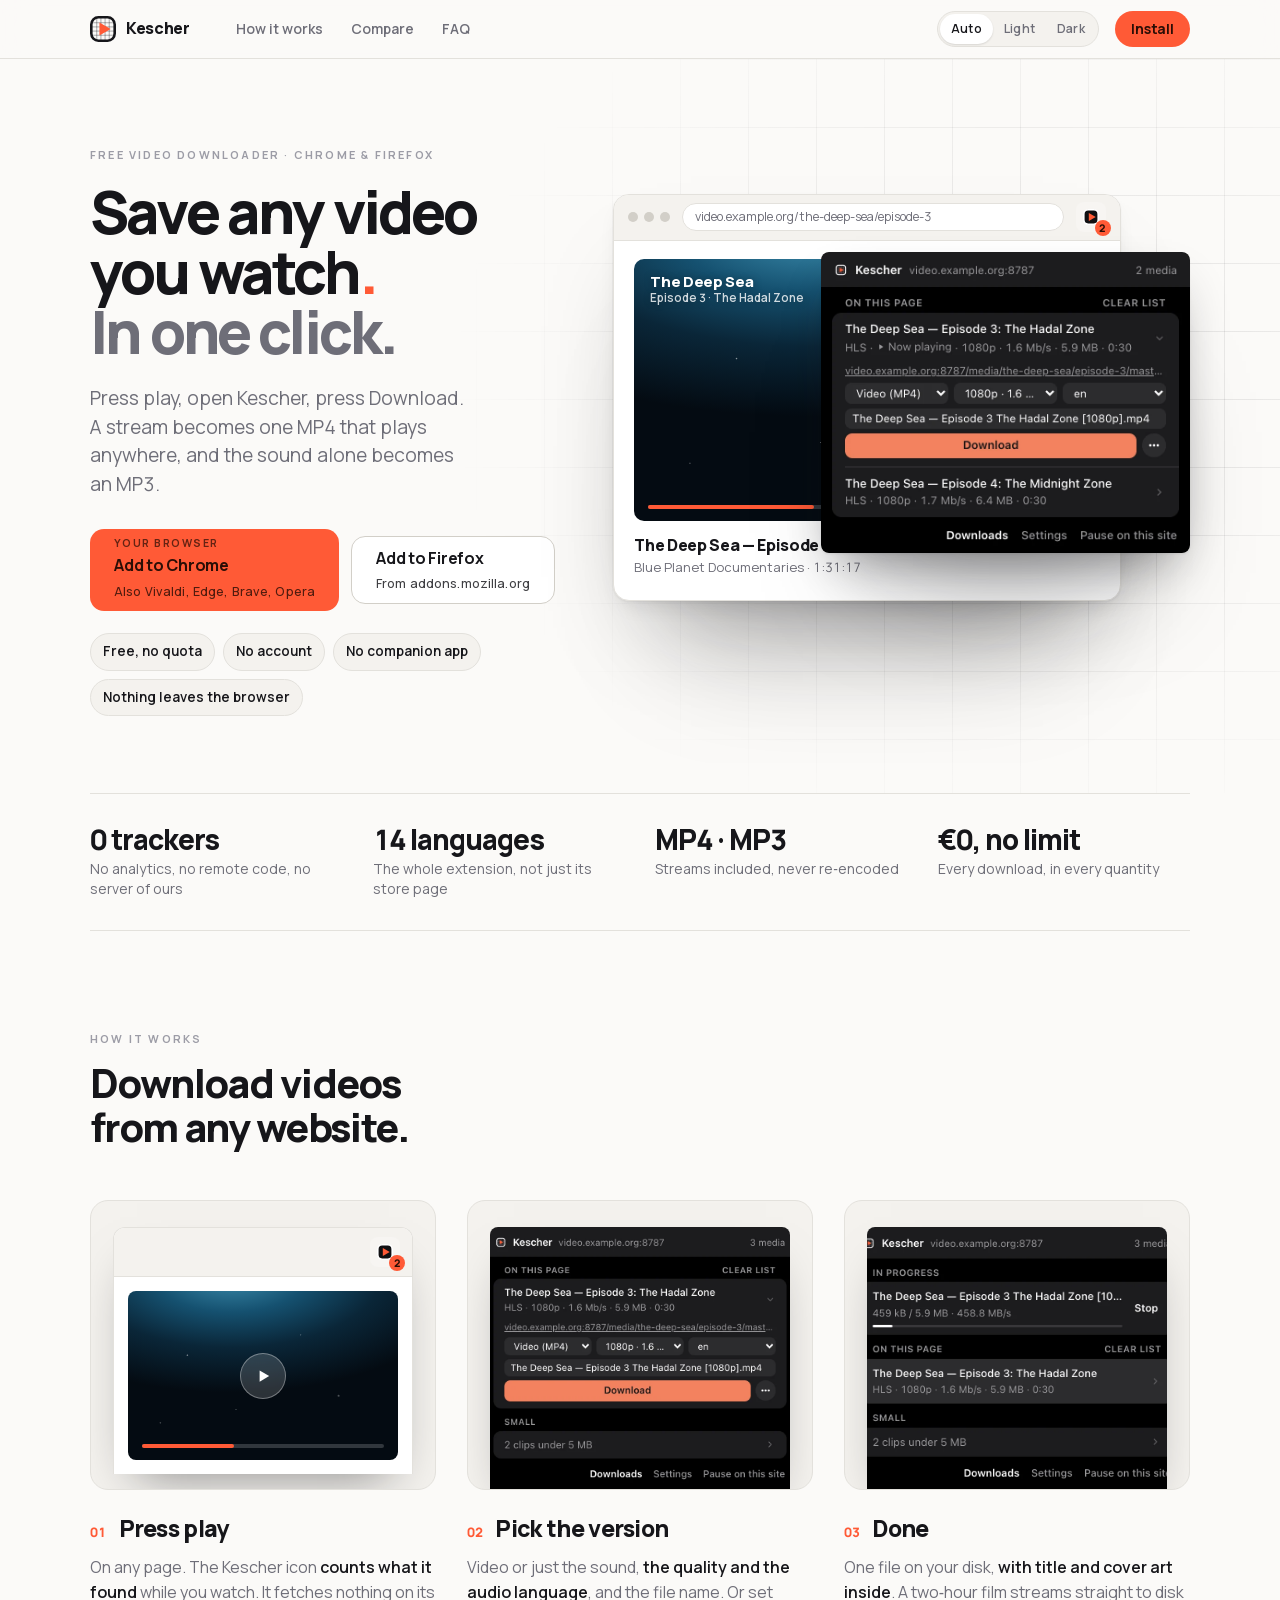
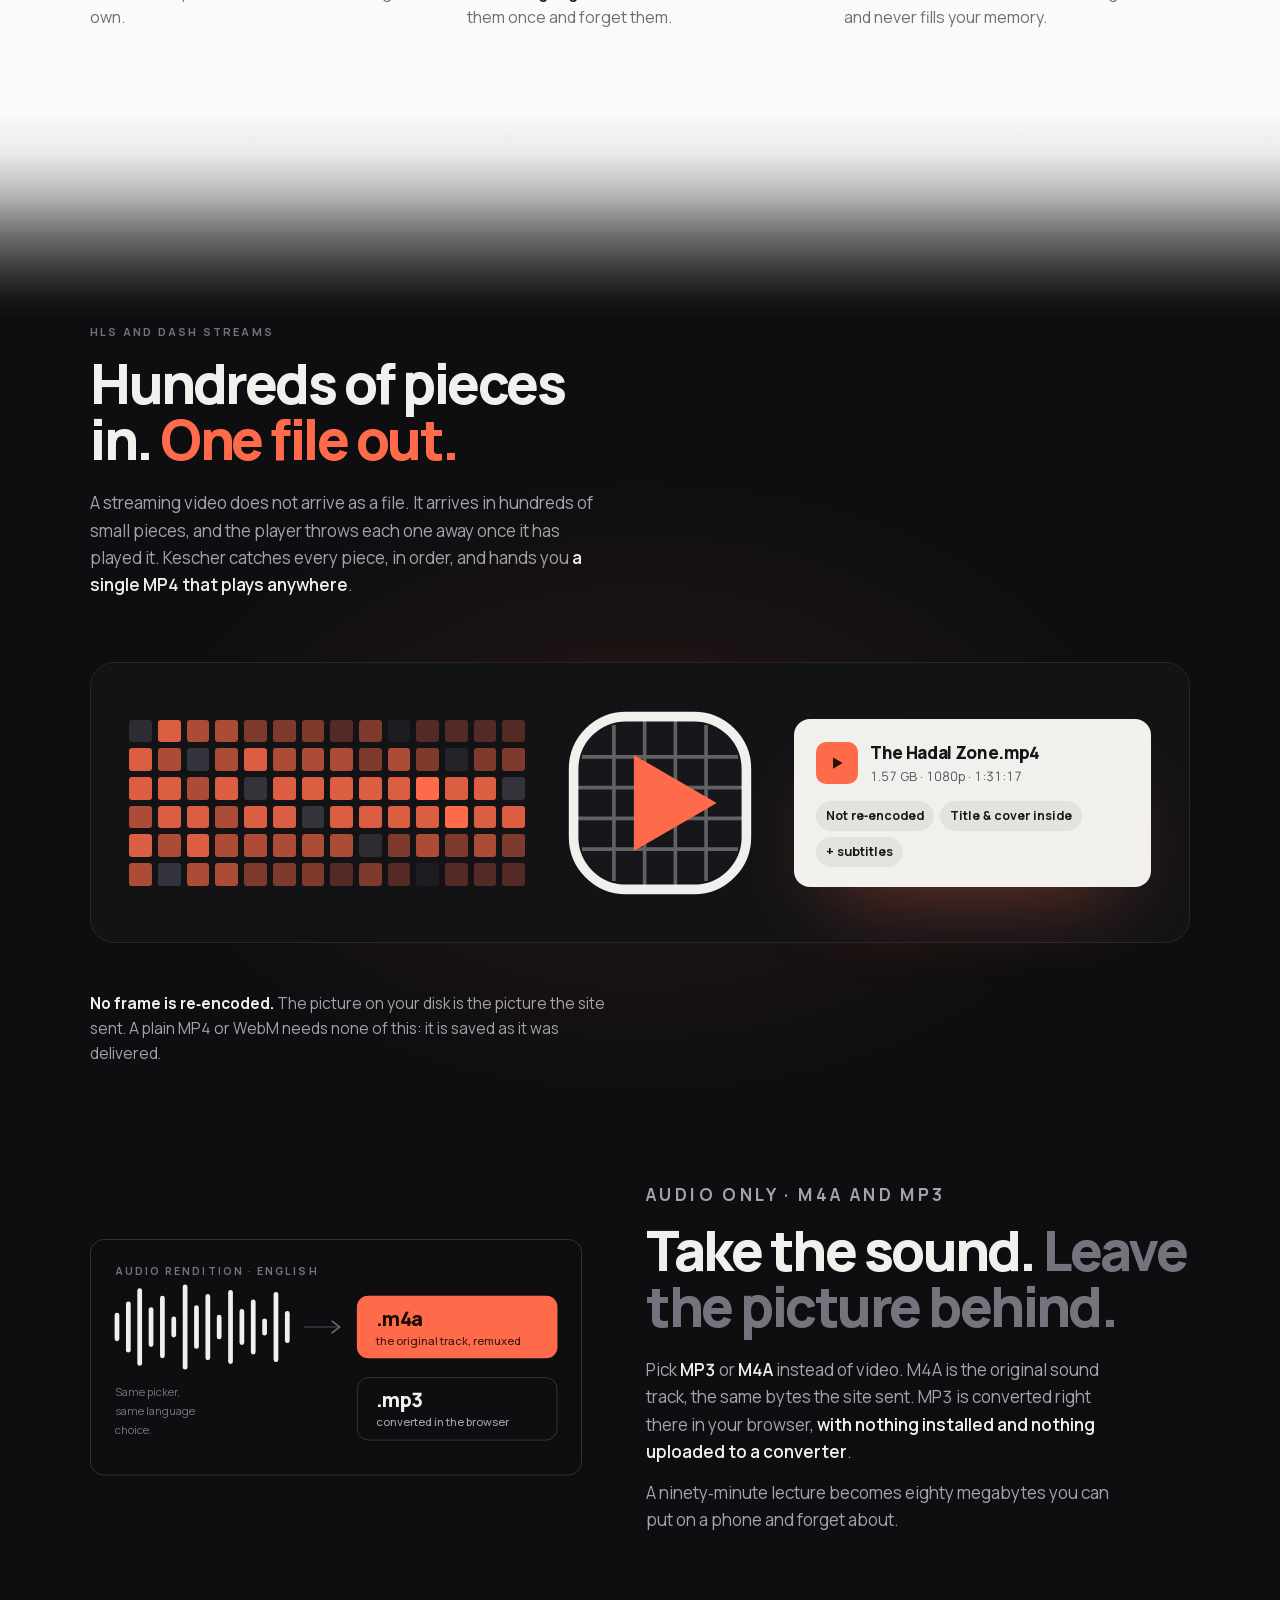
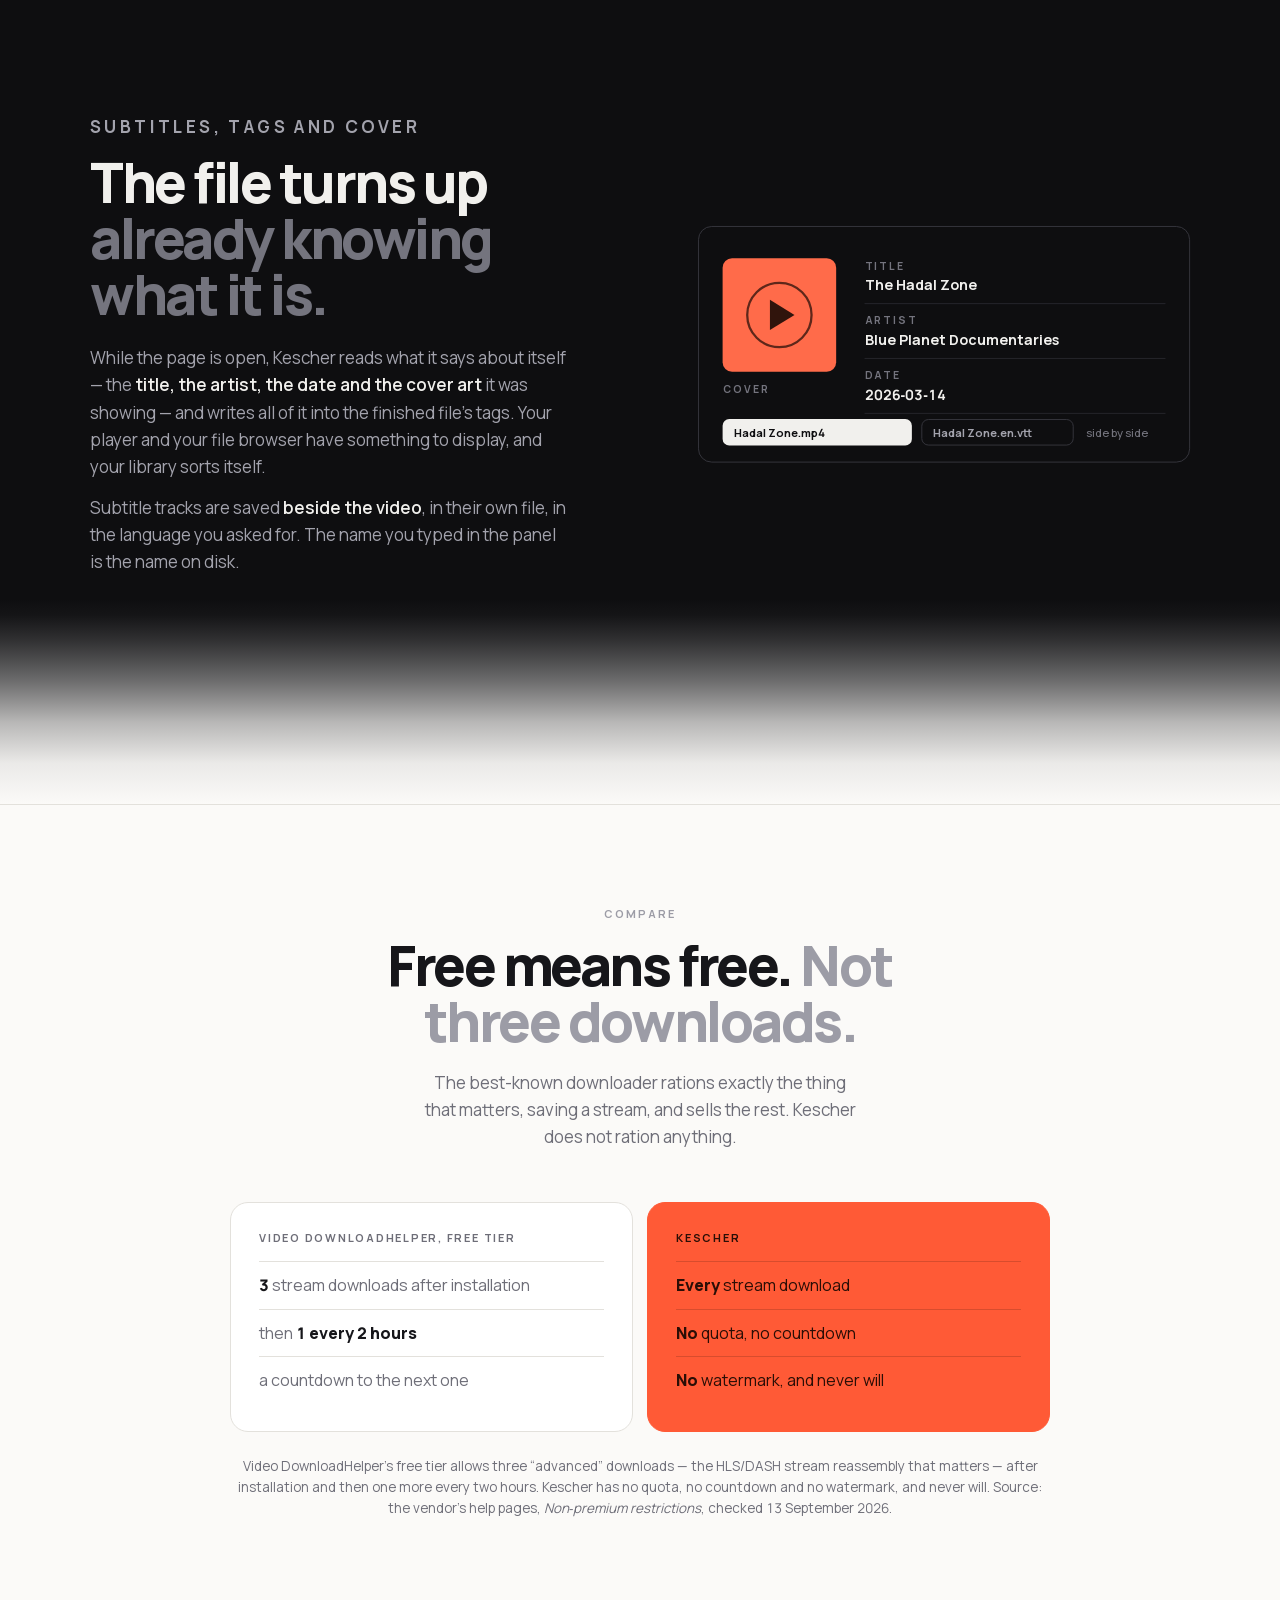
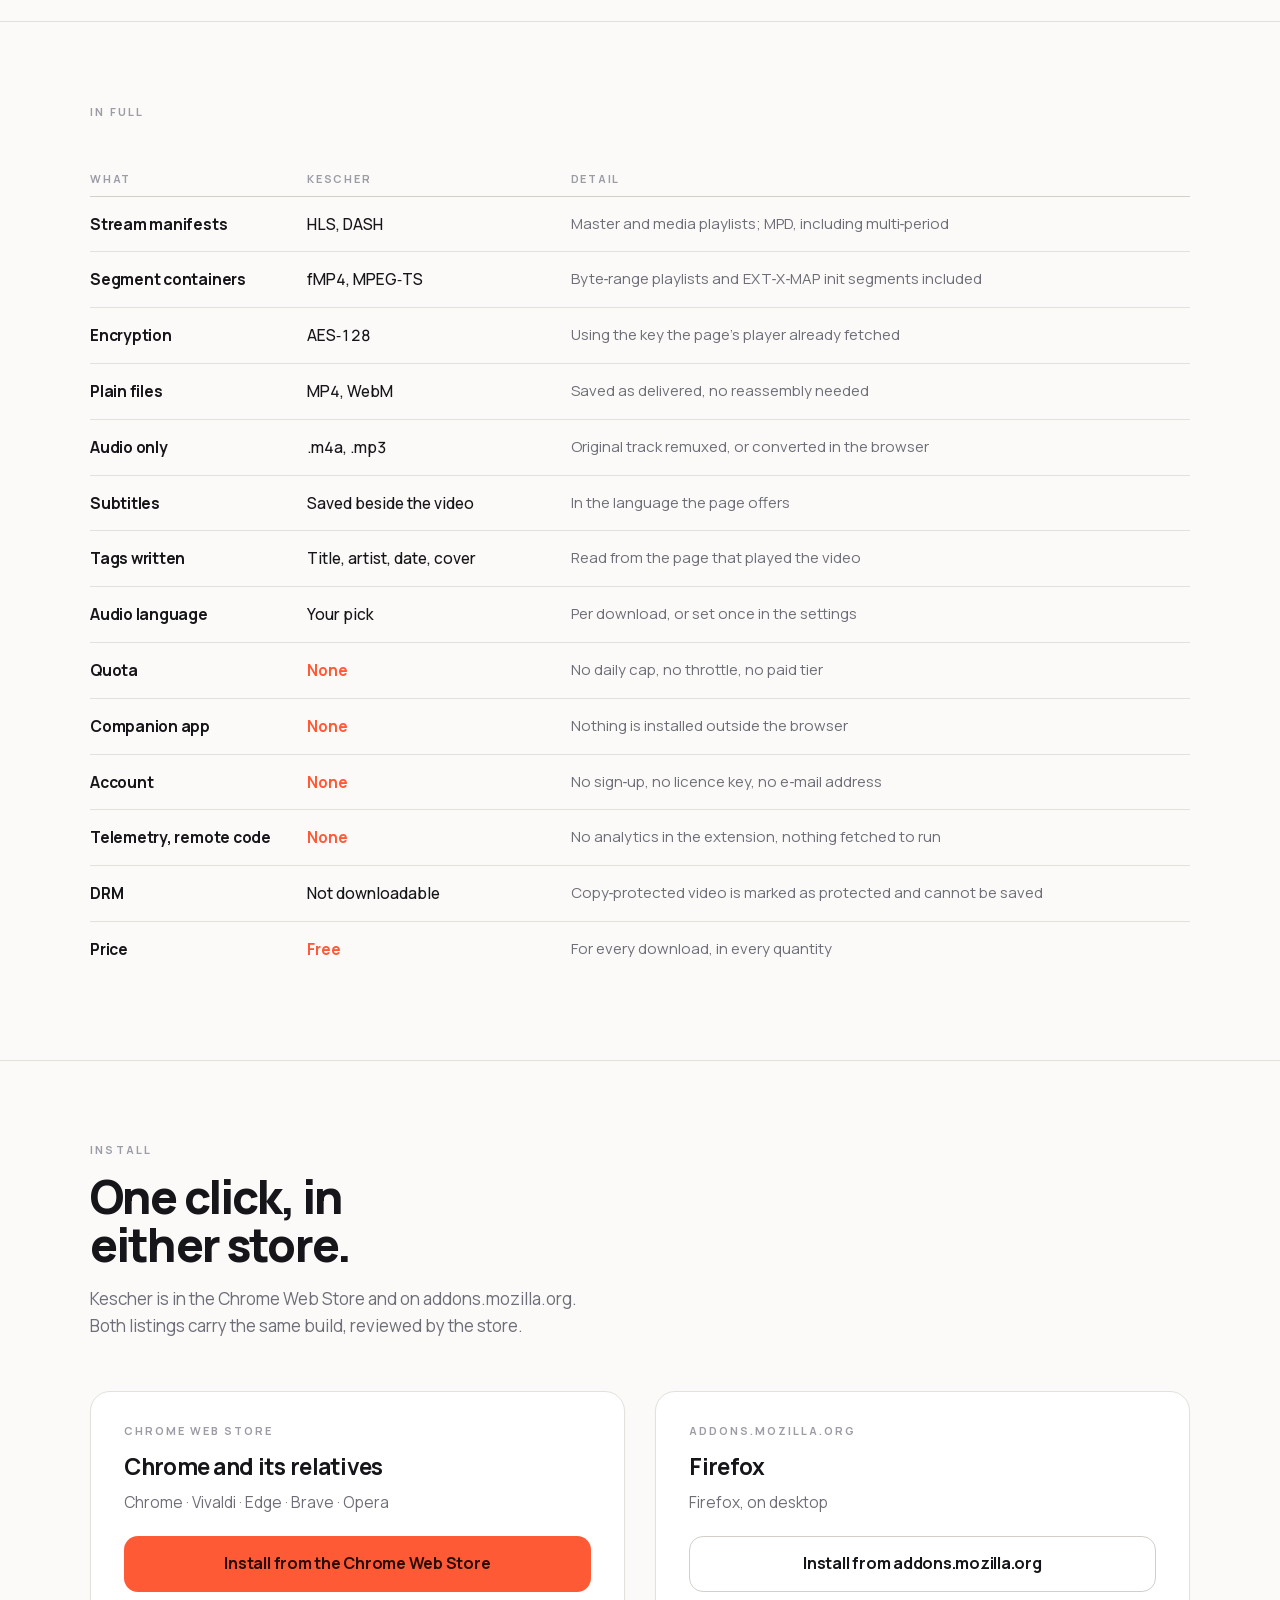
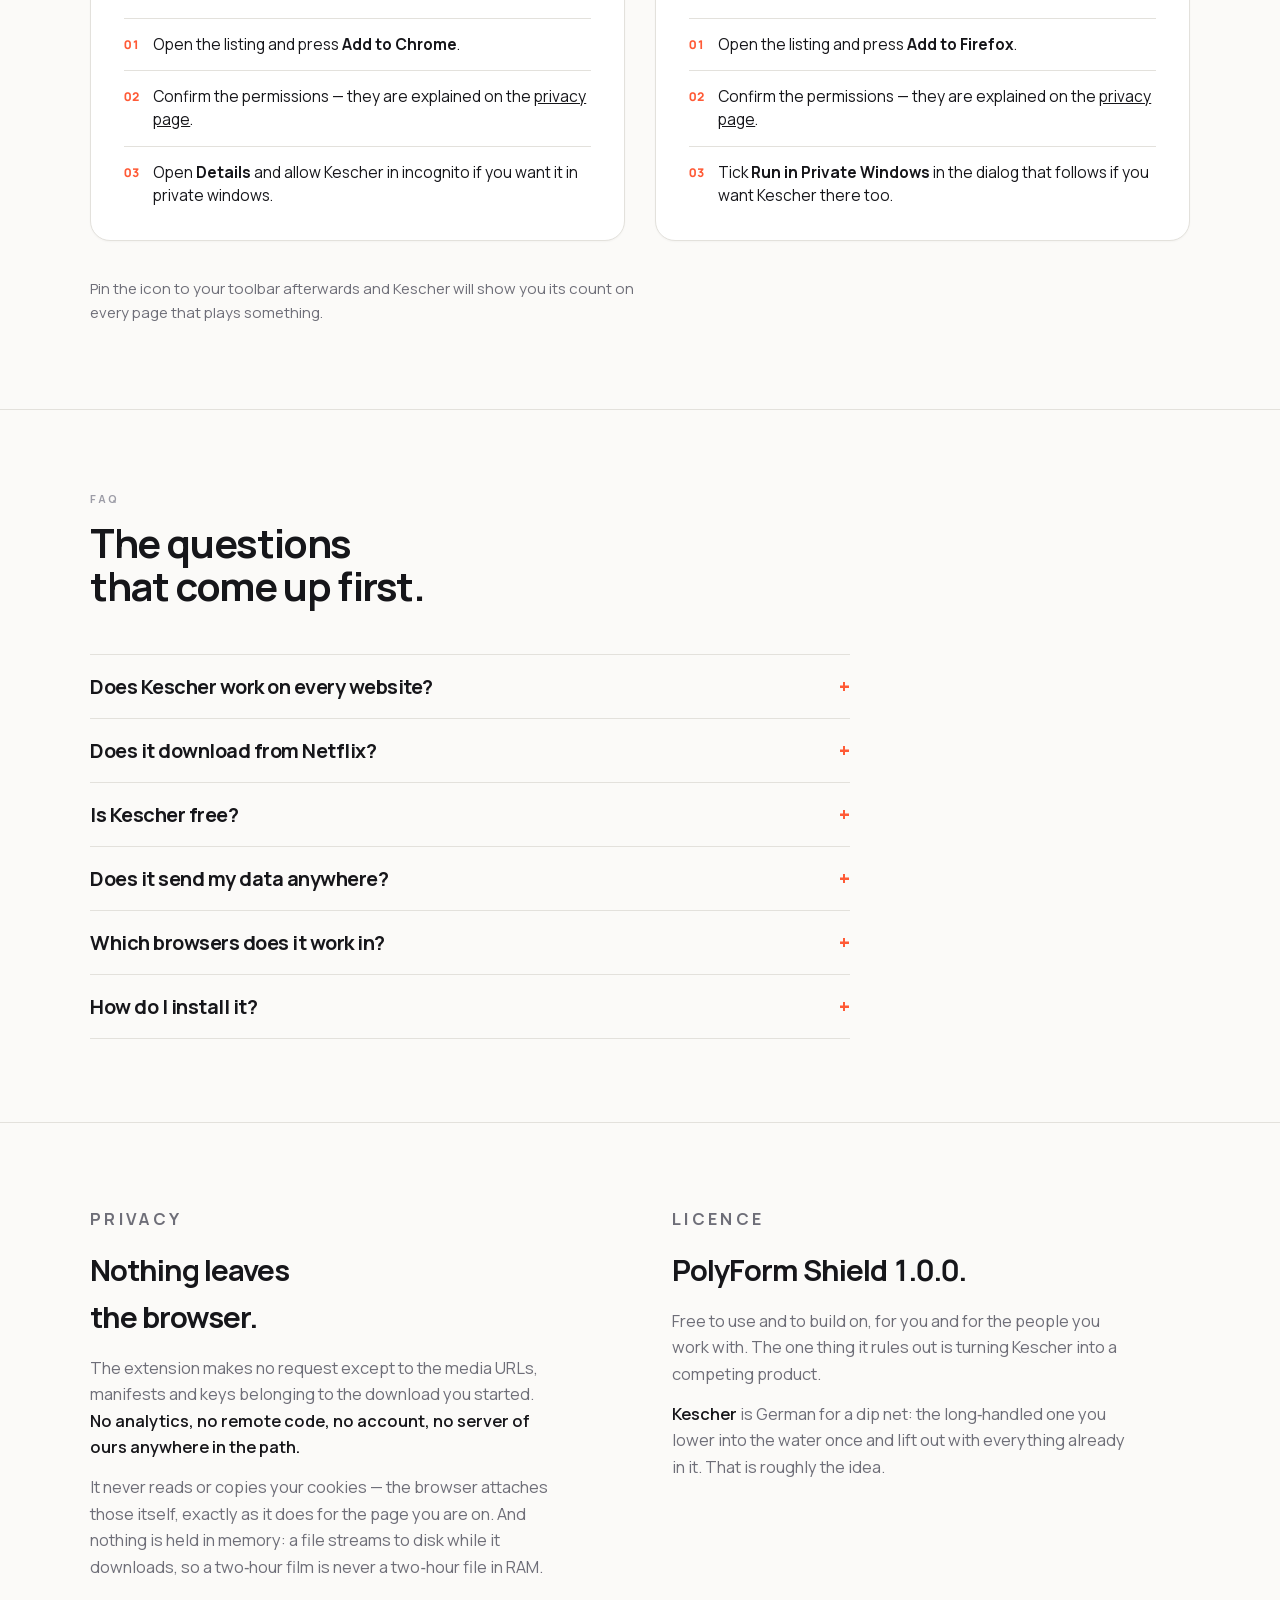
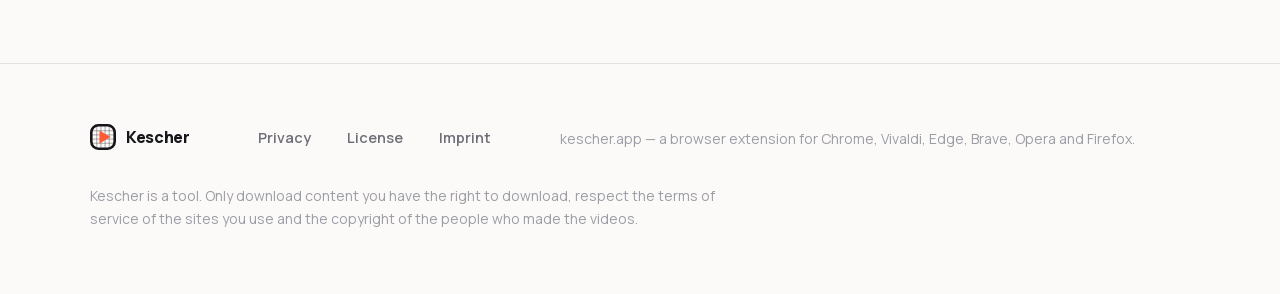
==== commit 2f488005: "feat(site): one dark chapter for streams, audio and tags, alternating sides, a clearer DRM line" ====
--- a/index.html
+++ b/index.html
@@ -71,7 +71,7 @@
       "name": "Does Kescher work on every website?",
       "acceptedAnswer": {
         "@type": "Answer",
-        "text": "There is no list of supported sites in Kescher. It watches the requests the page you are on makes, and whatever that page plays — HLS, DASH, MP4 or WebM — turns up in the panel. The exception is DRM: a stream protected by it is listed as protected and left alone."
+        "text": "There is no list of supported sites in Kescher. It watches the requests the page you are on makes, and whatever that page plays — HLS, DASH, MP4 or WebM — turns up in the panel. The exception is DRM: copy&#8209;protected video is marked as protected and cannot be downloaded."
       }
     },
     {
@@ -79,7 +79,7 @@
       "name": "Does it download from Netflix?",
       "acceptedAnswer": {
         "@type": "Answer",
-        "text": "No. Netflix and services like it protect their video with DRM, and Kescher never circumvents copy protection. A protected stream is reported as protected, and that is where it stops."
+        "text": "No. Netflix and services like it protect their video with DRM, and Kescher does not circumvent copy protection. Protected video is marked as protected in the panel and cannot be downloaded."
       }
     },
     {
@@ -179,7 +179,7 @@
             <span class="ext"><svg viewBox="0 0 64 64" width="16" height="16" aria-hidden="true" focusable="false"><rect x="3.2" y="3.2" width="57.6" height="57.6" rx="17.5" fill="#101012"/><rect x="3.2" y="3.2" width="57.6" height="57.6" rx="17.5" fill="none" stroke="#fff" stroke-width="6.4"/><polygon points="23.3,16 23.3,48 50.9,32" fill="#ff5a36"/></svg><b>2</b></span>
           </div>
           <div class="win-body">
-            <div class="player"><svg viewBox="0 0 16 16" width="46" height="46"><polygon points="4.5,3 4.5,13 13,8" fill="currentColor"/></svg><span class="seek"><i></i></span></div>
+            <div class="player"><span class="play"><svg viewBox="0 0 16 16" width="22" height="22"><polygon points="5,3 5,13 13.5,8" fill="currentColor"/></svg></span><span class="ptitle">The Deep Sea<small>Episode 3 &middot; The Hadal Zone</small></span><span class="seek"><i></i></span></div>
             <p class="vt">The Deep Sea &mdash; Episode 3: The Hadal Zone</p>
             <p class="vm">Blue Planet Documentaries &middot; 1:31:17</p>
           </div>
@@ -204,17 +204,12 @@
   <!-- ===================== how it works ===================== -->
   <section class="how" id="how">
     <div class="wrap">
-      <div class="how-head">
-        <div>
-          <p class="eyebrow">How it works</p>
-          <h2>Download videos from any website.</h2>
-        </div>
-        <p class="aside">Every picture here is the extension itself, not an illustration.</p>
-      </div>
+      <p class="eyebrow">How it works</p>
+      <h2>Download videos from any website.</h2>
       <ol class="steps">
         <li>
           <div class="shot shot-play" aria-hidden="true">
-            <div class="mini"><span class="mini-bar"><span class="ext"><svg viewBox="0 0 64 64" width="16" height="16" aria-hidden="true" focusable="false"><rect x="3.2" y="3.2" width="57.6" height="57.6" rx="17.5" fill="#101012"/><rect x="3.2" y="3.2" width="57.6" height="57.6" rx="17.5" fill="none" stroke="#fff" stroke-width="6.4"/><polygon points="23.3,16 23.3,48 50.9,32" fill="#ff5a36"/></svg><b>2</b></span></span><span class="mini-player"><svg viewBox="0 0 16 16" width="40" height="40"><polygon points="4.5,3 4.5,13 13,8" fill="currentColor"/></svg></span></div>
+            <div class="mini"><span class="mini-bar"><span class="ext"><svg viewBox="0 0 64 64" width="16" height="16" aria-hidden="true" focusable="false"><rect x="3.2" y="3.2" width="57.6" height="57.6" rx="17.5" fill="#101012"/><rect x="3.2" y="3.2" width="57.6" height="57.6" rx="17.5" fill="none" stroke="#fff" stroke-width="6.4"/><polygon points="23.3,16 23.3,48 50.9,32" fill="#ff5a36"/></svg><b>2</b></span></span><span class="mini-player player"><span class="play"><svg viewBox="0 0 16 16" width="18" height="18"><polygon points="5,3 5,13 13.5,8" fill="currentColor"/></svg></span><span class="seek"><i></i></span></span></div>
           </div>
           <h3><span class="n">01</span>Press play</h3>
           <p>On any page. The Kescher icon <b>counts what it found</b> while you watch. It fetches nothing on its own.</p>
@@ -234,7 +229,11 @@
   </section>
 
   <!-- ===================== the net ===================== -->
-  <!-- Dark in both themes: the one band that carries the brand's own room. -->
+  <!-- The dark chapter: the stream band, audio and subtitles share one dark
+       stretch that the light page fades into and out of. It is dark in both
+       themes; the tokens are swapped on .chapter, so the drawings inside it
+       follow without a second palette. -->
+  <div class="chapter">
   <section class="net">
     <div class="wrap">
       <p class="eyebrow">HLS and DASH streams</p>
@@ -259,7 +258,7 @@
     </div>
   </section>
 
-  <section class="stmt alt">
+  <section class="stmt flip">
     <div class="wrap inner">
       <div>
         <p class="eyebrow">Audio only &middot; M4A and MP3</p>
@@ -351,14 +350,15 @@
       </div>
     </div>
   </section>
+  </div>
 
   <!-- ===================== compare ===================== -->
   <!-- Only verified facts: the free-tier line is quoted verbatim from the
        extension repository's store/listing.en.md, which checked it against the
        vendor's own help pages on 2026-09-13. Do not sharpen it. -->
   <section class="compare" id="compare">
-    <div class="wrap inner">
-      <div>
+    <div class="wrap">
+      <div class="cmp-head">
         <p class="eyebrow">Compare</p>
         <h2>Free means free. <span class="q">Not three downloads.</span></h2>
         <p>The best-known downloader rations exactly the thing that matters, saving a stream, and sells the rest. Kescher does not ration anything.</p>
@@ -408,7 +408,7 @@
             <tr><td class="k">Companion app</td><td class="v"><span class="no">None</span></td><td class="n">Nothing is installed outside the browser</td></tr>
             <tr><td class="k">Account</td><td class="v"><span class="no">None</span></td><td class="n">No sign&#8209;up, no licence key, no e&#8209;mail address</td></tr>
             <tr><td class="k">Telemetry, remote code</td><td class="v"><span class="no">None</span></td><td class="n">No analytics in the extension, nothing fetched to run</td></tr>
-            <tr><td class="k">DRM</td><td class="v">Reported, never opened</td><td class="n">Protected streams are listed as protected and left alone</td></tr>
+            <tr><td class="k">DRM</td><td class="v">Not downloadable</td><td class="n">Copy&#8209;protected video is marked as protected and cannot be saved</td></tr>
             <tr><td class="k">Price</td><td class="v"><span class="no">Free</span></td><td class="n">For every download, in every quantity</td></tr>
           </tbody>
         </table>
@@ -461,12 +461,12 @@
       <div class="qs">
         <details>
           <summary><h3>Does Kescher work on every website?</h3></summary>
-          <p class="a">There is no list of supported sites in Kescher. It watches the requests the page you are on makes, and whatever that page plays &mdash; HLS, DASH, MP4 or WebM &mdash; turns up in the panel. The exception is DRM: a stream protected by it is listed as protected and left alone.</p>
+          <p class="a">There is no list of supported sites in Kescher. It watches the requests the page you are on makes, and whatever that page plays &mdash; HLS, DASH, MP4 or WebM &mdash; turns up in the panel. The exception is DRM: copy&#8209;protected video is marked as protected and cannot be downloaded.</p>
         </details>
 
         <details>
           <summary><h3>Does it download from Netflix?</h3></summary>
-          <p class="a">No. Netflix and services like it protect their video with DRM, and Kescher never circumvents copy protection. A protected stream is reported as protected, and that is where it stops.</p>
+          <p class="a">No. Netflix and services like it protect their video with DRM, and Kescher does not circumvent copy protection. Protected video is marked as protected in the panel and cannot be downloaded.</p>
         </details>
 
         <details>
--- a/assets/site.css
+++ b/assets/site.css
@@ -503,18 +503,54 @@
 .win-body {
   padding: 18px 20px 22px;
 }
+/* A frame of the fictional documentary: deep water lit from above, a few
+   specks drifting in it. Colour on purpose, so the player reads against both
+   the light and the dark window. */
 .player {
   position: relative;
   aspect-ratio: 16 / 9;
   border-radius: 10px;
-  background: #15161b;
-  color: #f1f0ed;
+  overflow: hidden;
+  color: #ffffff;
   display: flex;
   align-items: center;
   justify-content: center;
-}
-.player svg {
-  opacity: 0.85;
+  background:
+    radial-gradient(2px 2px at 22% 38%, rgba(255, 255, 255, 0.55), transparent 60%),
+    radial-gradient(1.5px 1.5px at 64% 26%, rgba(255, 255, 255, 0.45), transparent 60%),
+    radial-gradient(2.5px 2.5px at 78% 62%, rgba(255, 255, 255, 0.35), transparent 60%),
+    radial-gradient(1.5px 1.5px at 40% 70%, rgba(255, 255, 255, 0.4), transparent 60%),
+    radial-gradient(2px 2px at 12% 78%, rgba(255, 255, 255, 0.3), transparent 60%),
+    radial-gradient(90% 70% at 38% -10%, #3d8fb0 0%, #155170 32%, #0a2638 62%, #040b12 100%);
+}
+.play {
+  width: 58px;
+  height: 58px;
+  border-radius: 50%;
+  background: rgba(255, 255, 255, 0.16);
+  border: 1px solid rgba(255, 255, 255, 0.35);
+  -webkit-backdrop-filter: blur(6px);
+  backdrop-filter: blur(6px);
+  display: flex;
+  align-items: center;
+  justify-content: center;
+}
+.ptitle {
+  position: absolute;
+  left: 16px;
+  top: 14px;
+  font-size: 15px;
+  font-weight: 800;
+  letter-spacing: -0.02em;
+  line-height: 1.2;
+  text-shadow: 0 1px 8px rgba(0, 0, 0, 0.4);
+}
+.ptitle small {
+  display: block;
+  font-size: 11.5px;
+  font-weight: 600;
+  opacity: 0.8;
+  letter-spacing: 0;
 }
 .seek {
   position: absolute;
@@ -631,19 +667,6 @@
   font-weight: 800;
   letter-spacing: -0.04em;
 }
-.how-head {
-  display: flex;
-  flex-wrap: wrap;
-  justify-content: space-between;
-  align-items: flex-end;
-  gap: 16px 40px;
-}
-.how-head .aside {
-  margin: 0;
-  color: var(--grey);
-  font-size: 15px;
-  max-width: 32ch;
-}
 .steps {
   list-style: none;
   margin: clamp(30px, 4vw, 52px) 0 0;
@@ -705,8 +728,10 @@
   aspect-ratio: 16 / 10;
   margin: 14px;
   border-radius: 8px;
-  background: #15161b;
-  color: #ff5a36;
+}
+.mini-player .play {
+  width: 46px;
+  height: 46px;
 }
 .steps h3 {
   display: flex;
@@ -735,51 +760,104 @@
   font-weight: 600;
 }
 
-/* ===================== the net ===================== */
-
-/* Dark in both themes. In the dark theme it steps one shade up from the page
-   so it still reads as a band. */
+/* ===================== the dark chapter ===================== */
+
+/* The stream band, audio and subtitles: one dark stretch the light page fades
+   into and out of while scrolling. The tokens are swapped here, so everything
+   inside, the drawings included, takes the dark palette without a second set
+   of rules. --page-bg is the page's own ground, taken on <main> before the
+   swap, for the two fades. */
+main {
+  --page-bg: var(--bg);
+}
+.chapter {
+  --bg: #0e0e10;
+  --bg-2: #131316;
+  --ink: #f1f0ed;
+  --grey: #a3a3ad;
+  --grey-2: #74747e;
+  --line: #26262c;
+  --line-2: #36363e;
+  --coral: #ff6b4a;
+  --on-coral: #1a0b06;
+  --card: #17171a;
+  --grid-line: rgba(241, 240, 237, 0.05);
+  --sel: #1d1d21;
+  --fade: clamp(140px, 16vw, 240px);
+  color: var(--ink);
+  /* Eased fades: a straight two-stop ramp from light to dark reads as a
+     grey smear in its middle, these stops follow an ease-in-out curve. */
+  --m1: color-mix(in oklab, var(--page-bg) 94%, var(--bg));
+  --m2: color-mix(in oklab, var(--page-bg) 75%, var(--bg));
+  --m3: color-mix(in oklab, var(--page-bg) 45%, var(--bg));
+  --m4: color-mix(in oklab, var(--page-bg) 18%, var(--bg));
+  --m5: color-mix(in oklab, var(--page-bg) 4%, var(--bg));
+  background:
+    linear-gradient(
+      to bottom,
+      var(--page-bg) 0,
+      var(--m1) calc(var(--fade) * 0.2),
+      var(--m2) calc(var(--fade) * 0.4),
+      var(--m3) calc(var(--fade) * 0.6),
+      var(--m4) calc(var(--fade) * 0.8),
+      var(--m5) calc(var(--fade) * 0.92),
+      var(--bg) var(--fade),
+      var(--bg) calc(100% - var(--fade)),
+      var(--m5) calc(100% - var(--fade) * 0.92),
+      var(--m4) calc(100% - var(--fade) * 0.8),
+      var(--m3) calc(100% - var(--fade) * 0.6),
+      var(--m2) calc(100% - var(--fade) * 0.4),
+      var(--m1) calc(100% - var(--fade) * 0.2),
+      var(--page-bg) 100%
+    );
+}
+/* In the dark theme the chapter steps one shade up, so it still reads. */
+@media (prefers-color-scheme: dark) {
+  :root:not([data-theme='light']) .chapter {
+    --bg: #17171b;
+    --bg-2: #1b1b20;
+    --card: #1d1d22;
+    --fade: clamp(80px, 8vw, 120px);
+  }
+}
+:root[data-theme='dark'] .chapter {
+  --bg: #17171b;
+  --bg-2: #1b1b20;
+  --card: #1d1d22;
+  --fade: clamp(80px, 8vw, 120px);
+}
+.chapter .stmt {
+  border-top: 0;
+  padding-top: clamp(48px, 6vw, 88px);
+}
+.chapter .stmt:last-child {
+  padding-bottom: calc(var(--fade) + 24px);
+}
+/* A coral glow under the flow: the one place the chapter warms up. */
 .net {
-  --n-bg: #0e0e10;
-  --n-ink: #f1f0ed;
-  --n-grey: #a3a3ad;
-  --n-coral: #ff6b4a;
-  background: var(--n-bg);
-  color: var(--n-ink);
-  padding: clamp(64px, 9vw, 128px) 0;
-  text-align: center;
-}
-@media (prefers-color-scheme: dark) {
-  :root:not([data-theme='light']) .net {
-    --n-bg: #16161a;
-  }
-}
-:root[data-theme='dark'] .net {
-  --n-bg: #16161a;
-}
-.net .eyebrow {
-  color: var(--n-grey);
+  padding: calc(var(--fade) + 8px) 0 clamp(24px, 3vw, 40px);
+  background: radial-gradient(55% 45% at 50% 68%, rgba(255, 107, 74, 0.1), transparent 70%);
 }
 .net h2 {
-  font-size: clamp(38px, 6.4vw, 92px);
-  font-weight: 800;
-  letter-spacing: -0.055em;
-  line-height: 0.98;
-  max-width: 13ch;
-  margin: 0 auto 26px;
+  font-size: clamp(30px, 4.3vw, 64px);
+  font-weight: 800;
+  letter-spacing: -0.045em;
+  line-height: 1.02;
+  max-width: 15ch;
+  margin: 0 0 22px;
 }
 .net h2 .c {
-  color: var(--n-coral);
+  color: var(--coral);
 }
 .net .lede {
-  margin: 0 auto;
+  margin: 0;
   max-width: 52ch;
-  color: var(--n-grey);
-  font-size: clamp(17px, 1.5vw, 20px);
-  line-height: 1.55;
+  color: var(--grey);
+  font-size: 17px;
+  line-height: 1.6;
 }
 .net .lede b {
-  color: var(--n-ink);
+  color: var(--ink);
   font-weight: 600;
 }
 .flow {
@@ -787,7 +865,11 @@
   align-items: center;
   justify-content: center;
   gap: clamp(20px, 3vw, 44px);
-  margin: clamp(40px, 5vw, 64px) 0 clamp(32px, 4vw, 48px);
+  margin: clamp(44px, 5vw, 72px) 0 clamp(32px, 4vw, 48px);
+  padding: clamp(28px, 3.4vw, 44px) clamp(20px, 3vw, 40px);
+  border-radius: 24px;
+  background: var(--bg-2);
+  border: 1px solid var(--line);
 }
 @media (max-width: 900px) {
   .flow {
@@ -804,7 +886,7 @@
   display: block;
   aspect-ratio: 1;
   border-radius: 3px;
-  background: var(--n-coral);
+  background: var(--coral);
 }
 .segs i.g {
   background: #3a3a42;
@@ -828,7 +910,7 @@
 .file {
   width: min(360px, 100%);
   border-radius: 16px;
-  background: var(--n-ink);
+  background: var(--ink);
   color: #16161a;
   padding: 20px 22px;
   text-align: left;
@@ -844,7 +926,7 @@
   width: 42px;
   height: 42px;
   border-radius: 10px;
-  background: var(--n-coral);
+  background: var(--coral);
   color: #2a0e06;
   display: flex;
   align-items: center;
@@ -875,14 +957,14 @@
   font-weight: 700;
 }
 .net .fine-print {
-  margin: 0 auto;
+  margin: 0;
   max-width: 60ch;
-  color: var(--n-grey);
+  color: var(--grey);
   font-size: 15.5px;
   line-height: 1.6;
 }
 .net .fine-print b {
-  color: var(--n-ink);
+  color: var(--ink);
 }
 
 /* ===================== statements ===================== */
@@ -893,6 +975,21 @@
 }
 .stmt.alt {
   background: var(--bg-2);
+}
+/* Drawing first: the sections of the chapter alternate their sides. */
+.stmt.flip .inner {
+  grid-template-columns: minmax(0, 0.95fr) minmax(0, 1.05fr);
+}
+.stmt.flip .art {
+  order: -1;
+}
+@media (max-width: 940px) {
+  .stmt.flip .inner {
+    grid-template-columns: 1fr;
+  }
+  .stmt.flip .art {
+    order: 0;
+  }
 }
 .stmt .inner {
   display: grid;
@@ -952,39 +1049,35 @@
   border-top: 1px solid var(--line);
   padding: clamp(58px, 8vw, 120px) 0;
 }
-.compare .inner {
-  display: grid;
-  grid-template-columns: minmax(0, 0.8fr) minmax(0, 1.2fr);
-  gap: clamp(30px, 5vw, 80px);
-  align-items: start;
-}
-@media (max-width: 940px) {
-  .compare .inner {
-    grid-template-columns: 1fr;
-  }
+.cmp-head {
+  text-align: center;
+  max-width: 44rem;
+  margin: 0 auto clamp(30px, 4vw, 52px);
 }
 .compare h2 {
-  font-size: clamp(30px, 3.8vw, 54px);
+  font-size: clamp(30px, 4.3vw, 64px);
   font-weight: 800;
   letter-spacing: -0.045em;
-  line-height: 1.04;
-  margin: 0 0 20px;
-  max-width: 14ch;
+  line-height: 1.02;
+  margin: 0 auto 20px;
+  max-width: 16ch;
 }
 .compare h2 .q {
   color: var(--grey-2);
 }
-.compare .inner > div > p {
-  margin: 0;
+.cmp-head p:last-child {
+  margin: 0 auto;
   color: var(--grey);
   font-size: 17px;
   line-height: 1.6;
-  max-width: 40ch;
+  max-width: 44ch;
 }
 .vs {
   display: grid;
   grid-template-columns: 1fr 1fr;
   gap: 14px;
+  max-width: 820px;
+  margin: 0 auto;
 }
 @media (max-width: 560px) {
   .vs {
@@ -1036,7 +1129,8 @@
 .compare .vs .src {
   grid-column: 1 / -1;
   max-width: none;
-  margin: 6px 0 0;
+  margin: 10px 0 0;
+  text-align: center;
   color: var(--grey);
   font-size: 13.5px;
   line-height: 1.55;
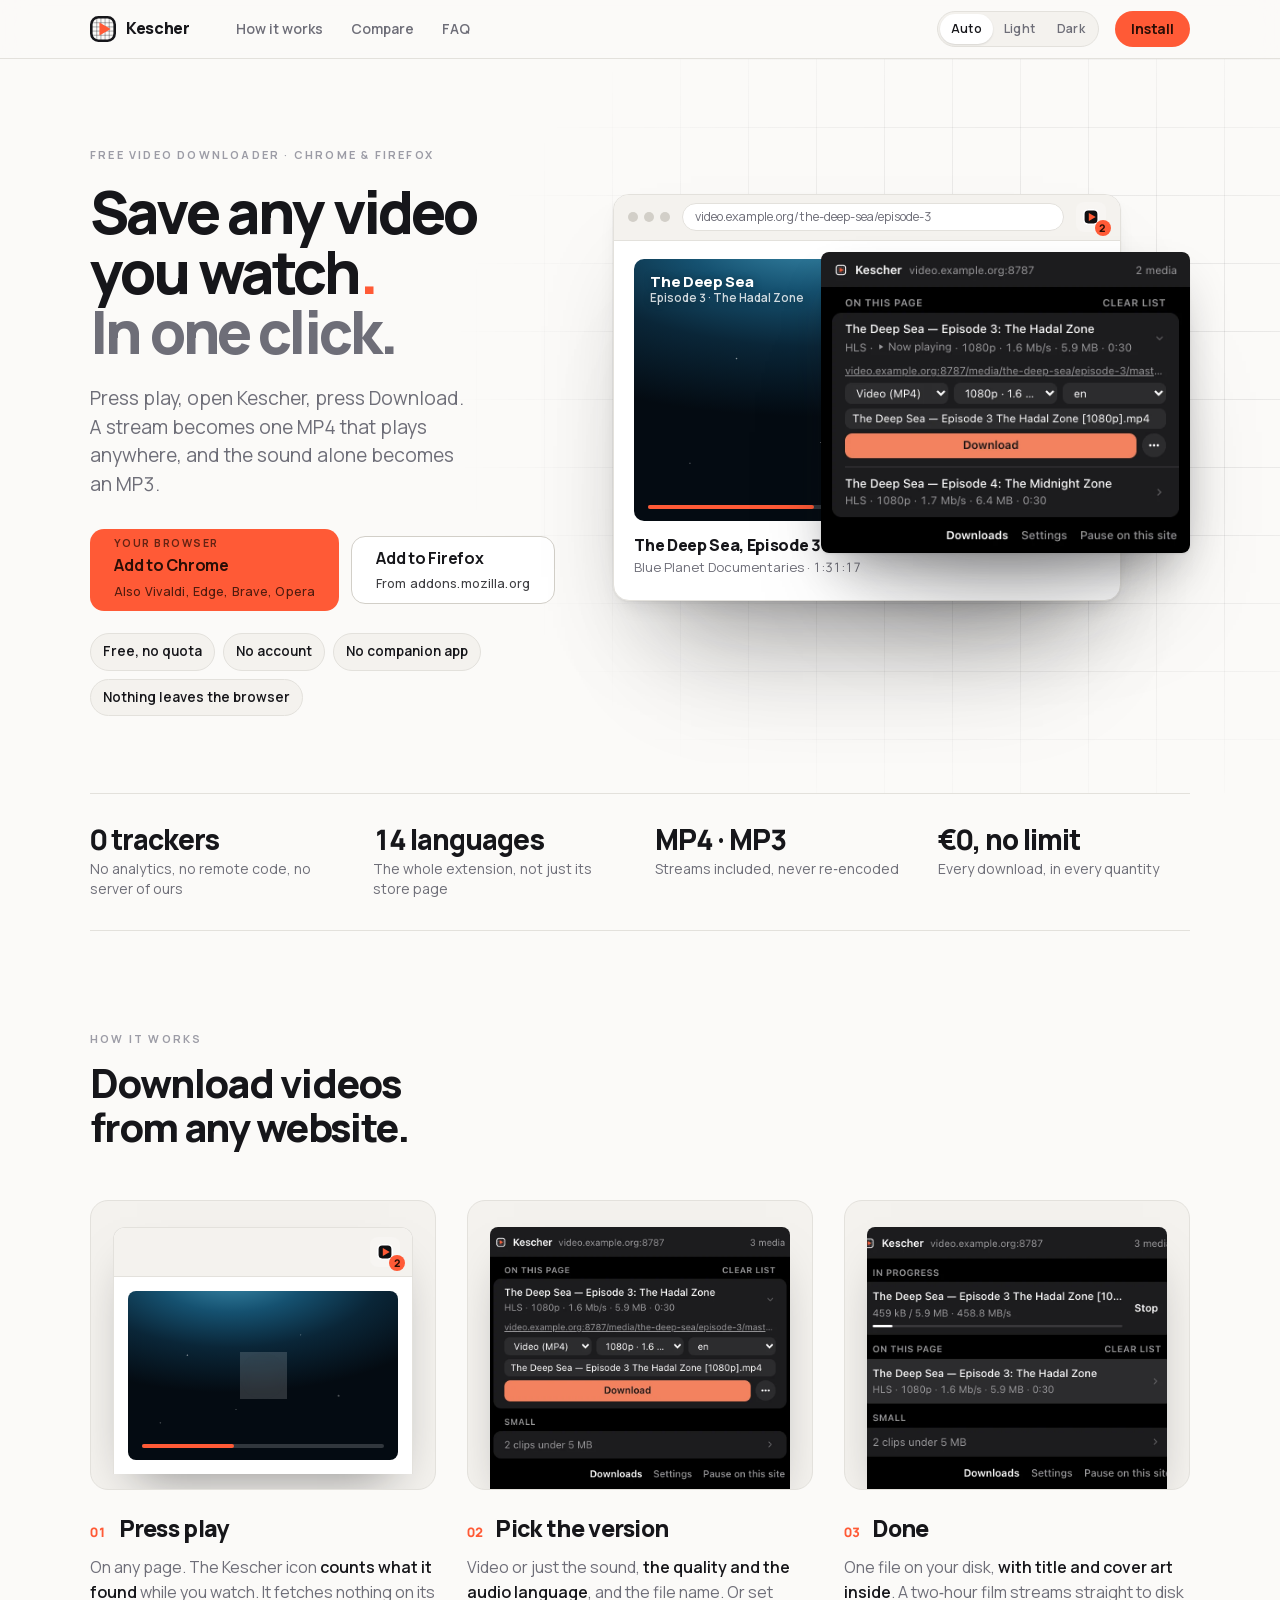
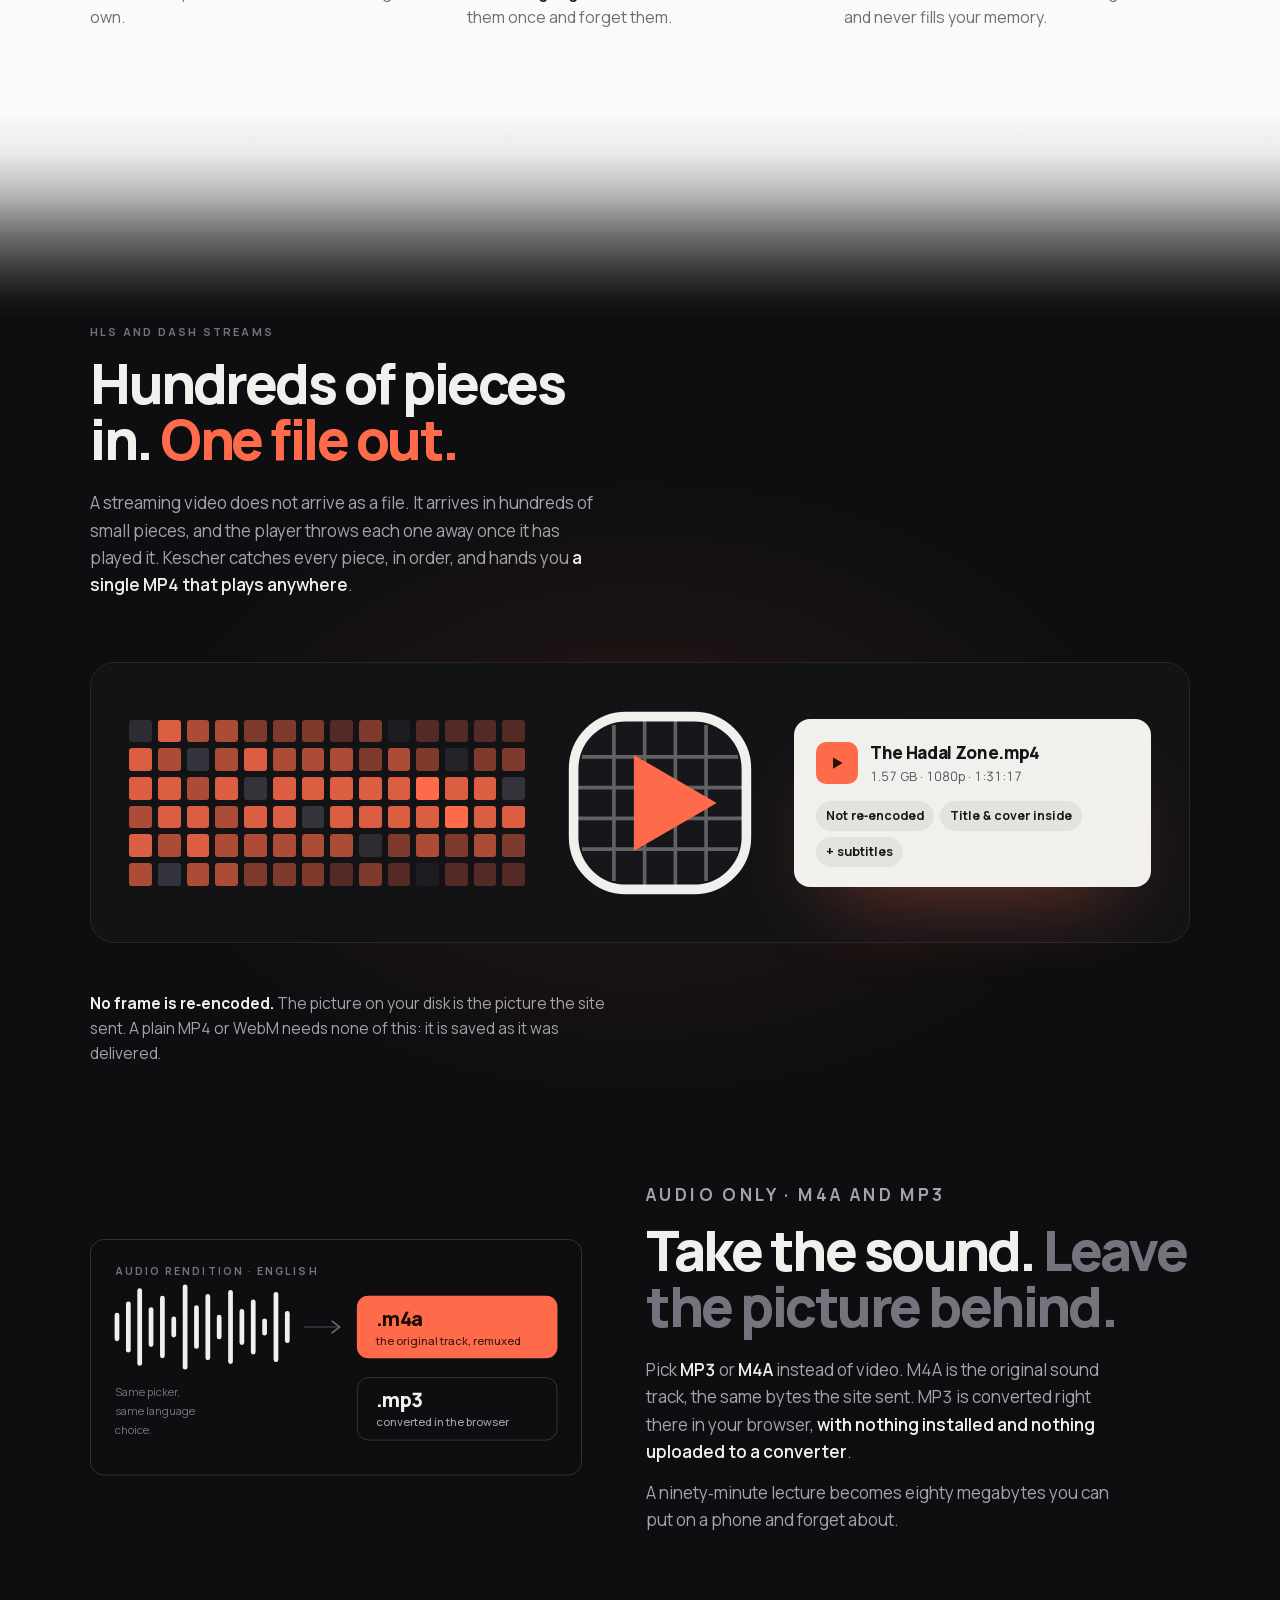
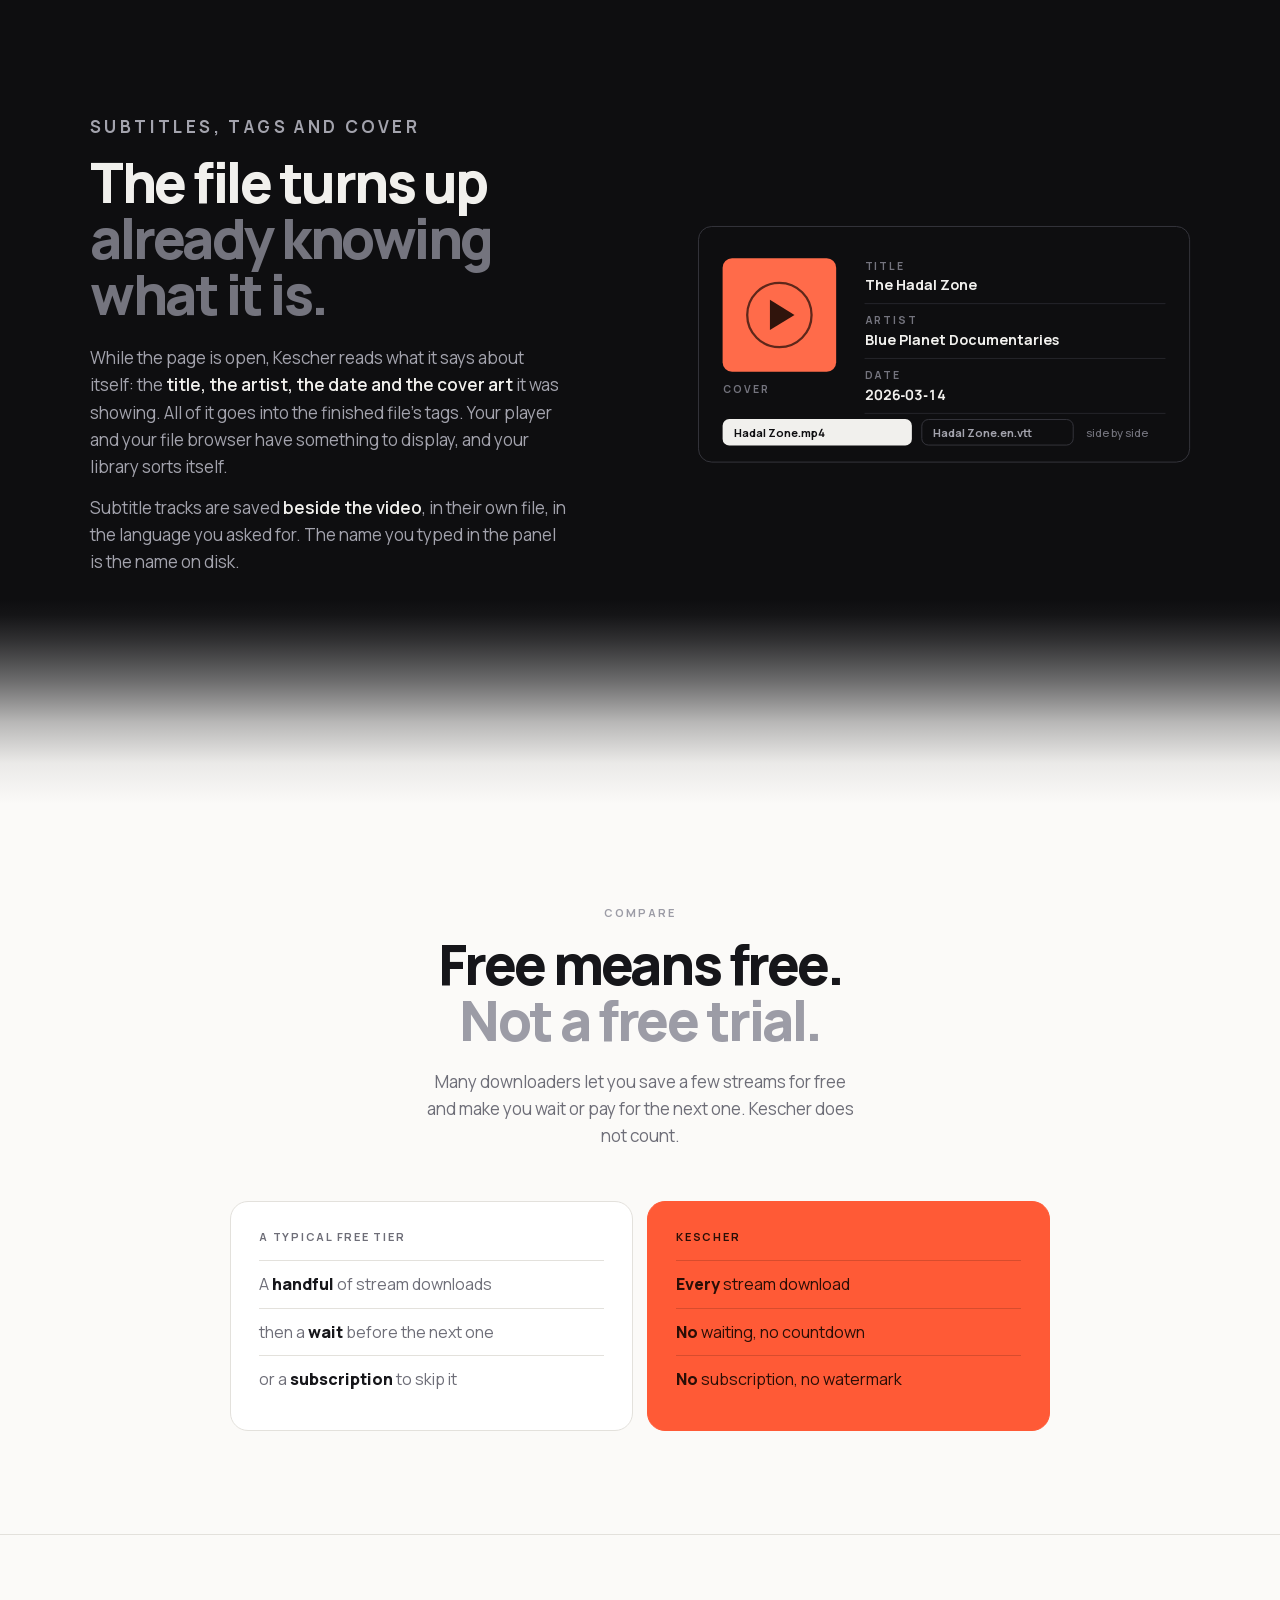
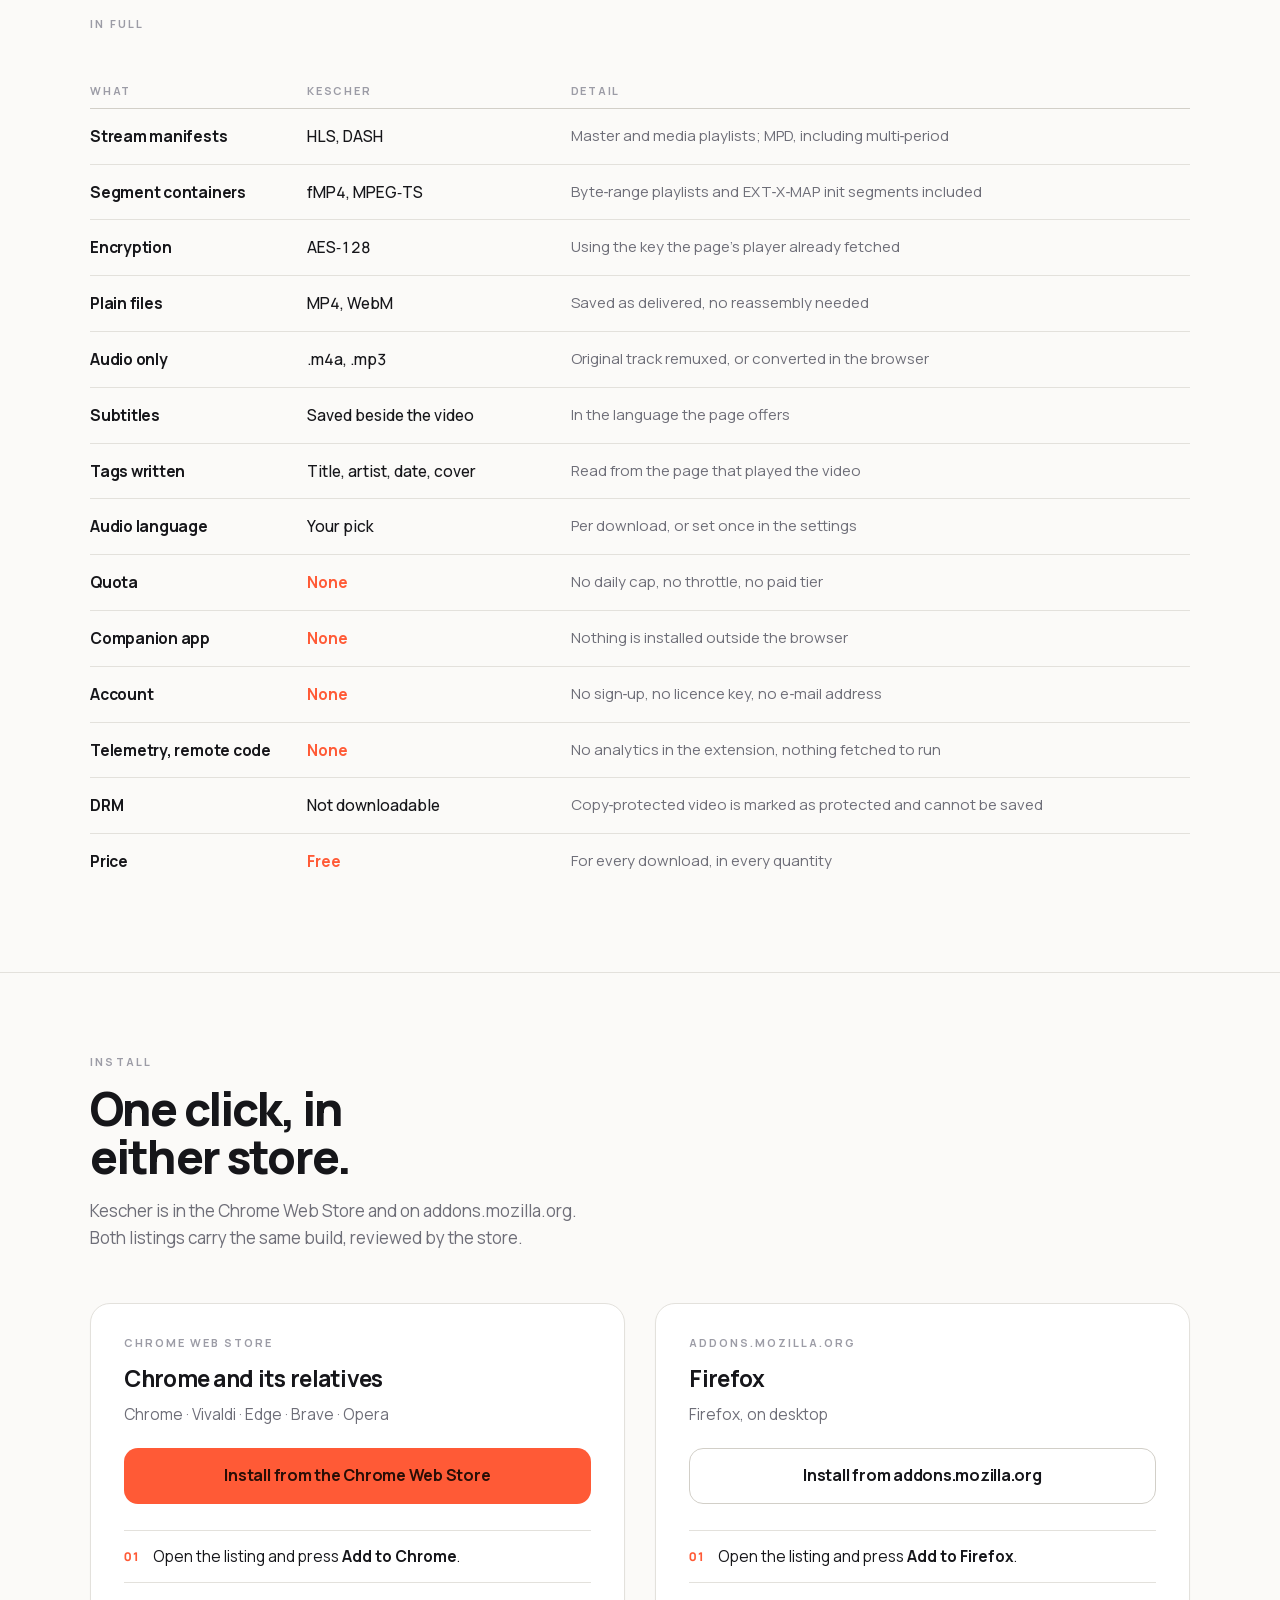
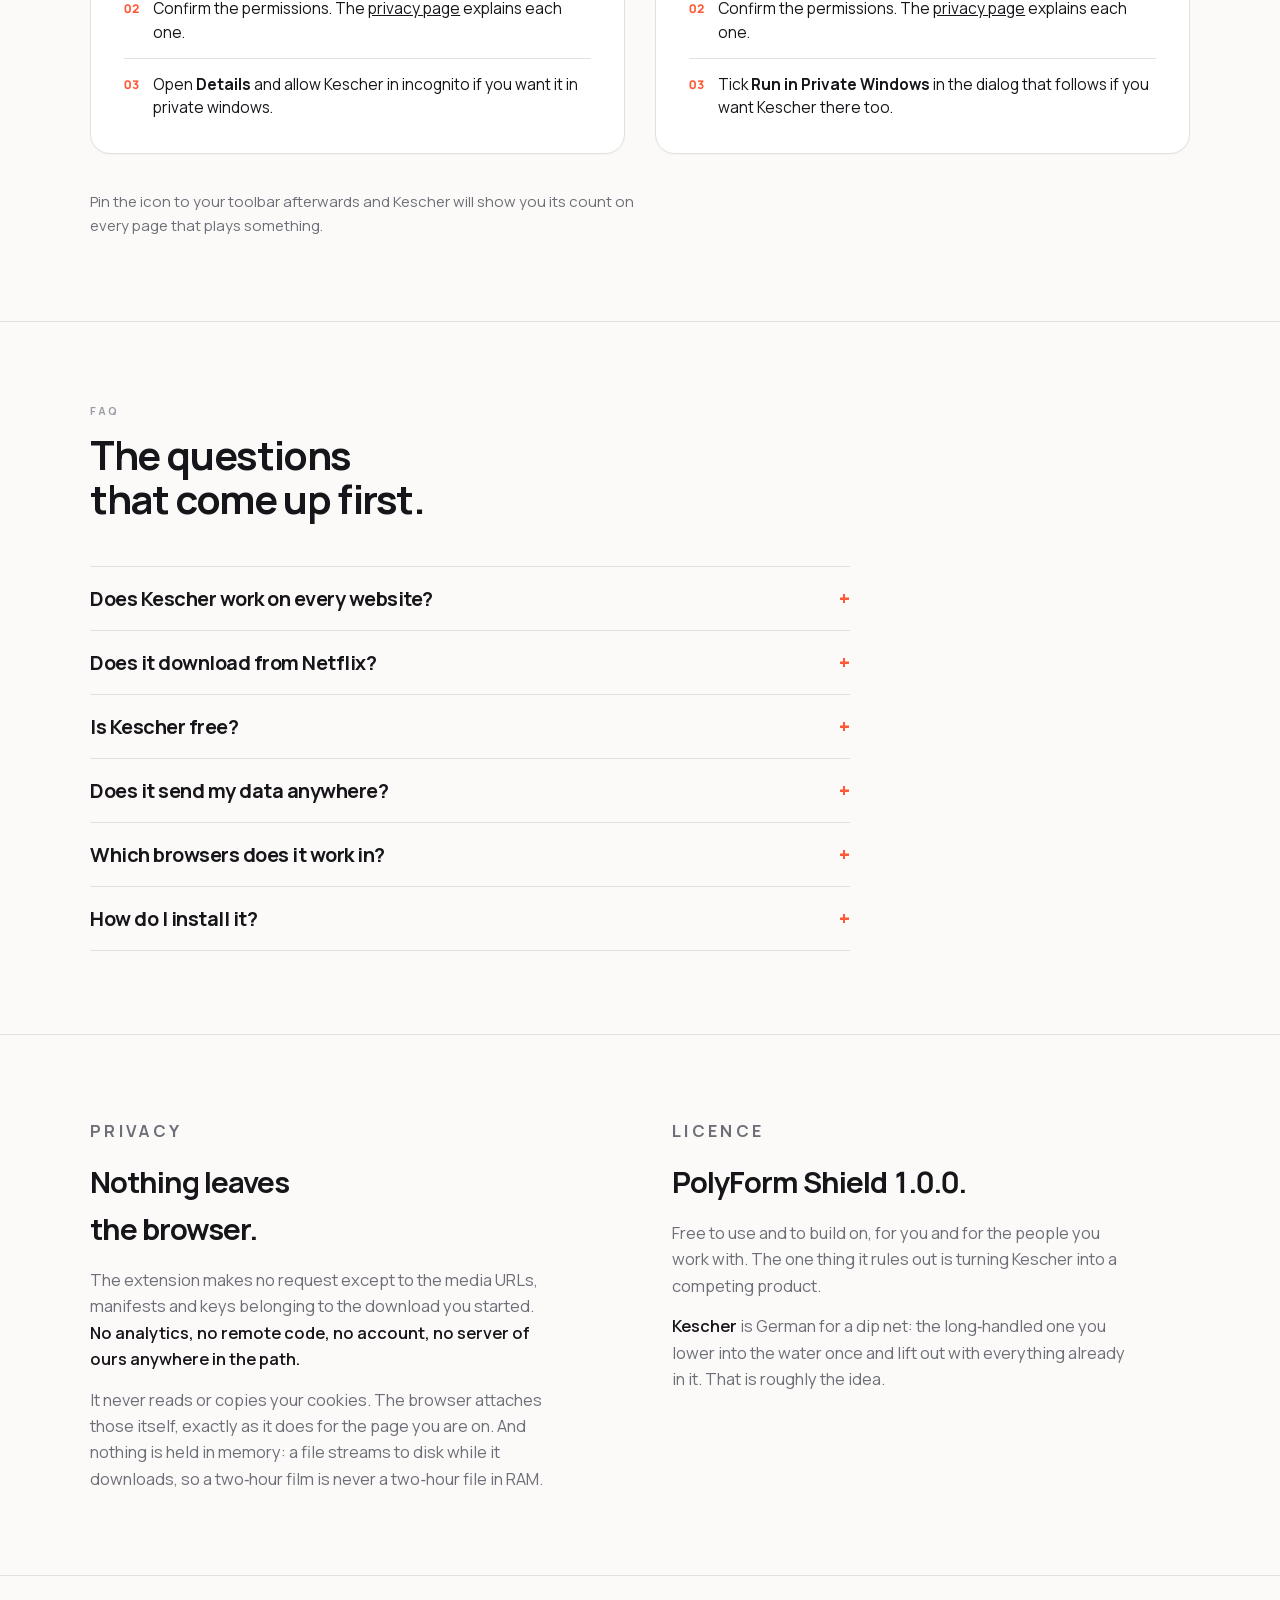
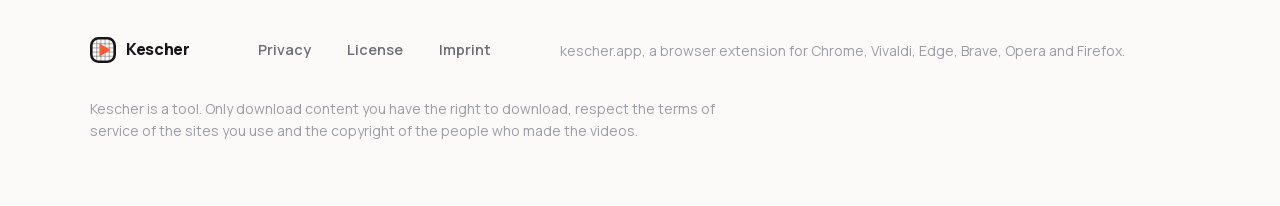
==== commit 446e97ec: "fix(site): no competitor named, no dashes in the copy, no hairline under the dark chapter" ====
--- a/index.html
+++ b/index.html
@@ -3,7 +3,7 @@
 <head>
 <meta charset="utf-8">
 <meta name="viewport" content="width=device-width, initial-scale=1">
-<title>Kescher — Free Video Downloader for Chrome &amp; Firefox</title>
+<title>Kescher | Free Video Downloader for Chrome &amp; Firefox</title>
 <meta name="description" content="Free video downloader for Chrome and Firefox: save videos from any website in one click. HLS and DASH streams become one MP4, audio only as MP3. No account.">
 <meta name="color-scheme" content="light dark">
 <link rel="canonical" href="https://kescher.app/">
@@ -17,12 +17,12 @@
 <meta property="og:url" content="https://kescher.app/">
 <meta property="og:site_name" content="Kescher">
 <meta property="og:locale" content="en">
-<meta property="og:title" content="Kescher — Free Video Downloader for Chrome &amp; Firefox">
+<meta property="og:title" content="Kescher | Free Video Downloader for Chrome &amp; Firefox">
 <meta property="og:description" content="Free video downloader for Chrome and Firefox: save videos from any website in one click. HLS and DASH streams become one MP4, audio only as MP3. No account.">
 <meta property="og:image" content="https://kescher.app/assets/og.png">
 <meta property="og:image:width" content="1200">
 <meta property="og:image:height" content="630">
-<meta property="og:image:alt" content="Kescher — every video a page plays, saved to disk.">
+<meta property="og:image:alt" content="Kescher: every video a page plays, saved to disk.">
 <meta name="twitter:card" content="summary_large_image">
 <meta http-equiv="Content-Security-Policy" content="default-src 'self'; script-src 'self' https://a.kescher.app; connect-src 'self' https://a.kescher.app; style-src 'self' 'unsafe-inline'; img-src 'self' data:; font-src 'self'; base-uri 'none'; form-action 'none'; object-src 'none'">
 <link rel="stylesheet" href="/assets/site.css">
@@ -71,7 +71,7 @@
       "name": "Does Kescher work on every website?",
       "acceptedAnswer": {
         "@type": "Answer",
-        "text": "There is no list of supported sites in Kescher. It watches the requests the page you are on makes, and whatever that page plays — HLS, DASH, MP4 or WebM — turns up in the panel. The exception is DRM: copy&#8209;protected video is marked as protected and cannot be downloaded."
+        "text": "There is no list of supported sites in Kescher. It watches the requests the page you are on makes, and whatever that page plays (HLS, DASH, MP4 or WebM) turns up in the panel. The exception is DRM: copy&#8209;protected video is marked as protected and cannot be downloaded."
       }
     },
     {
@@ -180,7 +180,7 @@
           </div>
           <div class="win-body">
             <div class="player"><span class="play"><svg viewBox="0 0 16 16" width="22" height="22"><polygon points="5,3 5,13 13.5,8" fill="currentColor"/></svg></span><span class="ptitle">The Deep Sea<small>Episode 3 &middot; The Hadal Zone</small></span><span class="seek"><i></i></span></div>
-            <p class="vt">The Deep Sea &mdash; Episode 3: The Hadal Zone</p>
+            <p class="vt">The Deep Sea, Episode 3: The Hadal Zone</p>
             <p class="vm">Blue Planet Documentaries &middot; 1:31:17</p>
           </div>
         </div>
@@ -311,7 +311,7 @@
       <div>
         <p class="eyebrow">Subtitles, tags and cover</p>
         <h2>The file turns up <span class="q">already knowing what it is.</span></h2>
-        <p>While the page is open, Kescher reads what it says about itself &mdash; the <b>title, the artist, the date and the cover art</b> it was showing &mdash; and writes all of it into the finished file&rsquo;s tags. Your player and your file browser have something to display, and your library sorts itself.</p>
+        <p>While the page is open, Kescher reads what it says about itself: the <b>title, the artist, the date and the cover art</b> it was showing. All of it goes into the finished file&rsquo;s tags. Your player and your file browser have something to display, and your library sorts itself.</p>
         <p>Subtitle tracks are saved <b>beside the video</b>, in their own file, in the language you asked for. The name you typed in the panel is the name on disk.</p>
       </div>
       <div class="art">
@@ -353,34 +353,32 @@
   </div>
 
   <!-- ===================== compare ===================== -->
-  <!-- Only verified facts: the free-tier line is quoted verbatim from the
-       extension repository's store/listing.en.md, which checked it against the
-       vendor's own help pages on 2026-09-13. Do not sharpen it. -->
+  <!-- No competitor is named and no one's terms are quoted: the left card
+       describes the usual free tier of a paid downloader in general words. -->
   <section class="compare" id="compare">
     <div class="wrap">
       <div class="cmp-head">
         <p class="eyebrow">Compare</p>
-        <h2>Free means free. <span class="q">Not three downloads.</span></h2>
-        <p>The best-known downloader rations exactly the thing that matters, saving a stream, and sells the rest. Kescher does not ration anything.</p>
+        <h2>Free means free. <span class="q">Not a free trial.</span></h2>
+        <p>Many downloaders let you save a few streams for free and make you wait or pay for the next one. Kescher does not count.</p>
       </div>
       <div class="vs">
         <div class="side them">
-          <p class="who">Video DownloadHelper, free tier</p>
+          <p class="who">A typical free tier</p>
           <ul>
-            <li><b>3</b> stream downloads after installation</li>
-            <li>then <b>1 every 2 hours</b></li>
-            <li>a countdown to the next one</li>
+            <li>A <b>handful</b> of stream downloads</li>
+            <li>then a <b>wait</b> before the next one</li>
+            <li>or a <b>subscription</b> to skip it</li>
           </ul>
         </div>
         <div class="side us">
           <p class="who">Kescher</p>
           <ul>
             <li><b>Every</b> stream download</li>
-            <li><b>No</b> quota, no countdown</li>
-            <li><b>No</b> watermark, and never will</li>
+            <li><b>No</b> waiting, no countdown</li>
+            <li><b>No</b> subscription, no watermark</li>
           </ul>
         </div>
-        <p class="src">Video DownloadHelper&rsquo;s free tier allows three &ldquo;advanced&rdquo; downloads &mdash; the HLS/DASH stream reassembly that matters &mdash; after installation and then one more every two hours. Kescher has no quota, no countdown and no watermark, and never will. Source: the vendor&rsquo;s help pages, <i>Non&#8209;premium restrictions</i>, checked 13 September 2026.</p>
       </div>
     </div>
   </section>
@@ -431,7 +429,7 @@
           <a class="btn pri" href="https://chromewebstore.google.com/detail/kescher/kmobponokcnpchggbonahochfohiaoan" data-umami-event="install" data-umami-event-browser="chrome" data-umami-event-channel="cws">Install from the Chrome Web Store</a>
           <ol>
             <li><span>Open the listing and press <b>Add to Chrome</b>.</span></li>
-            <li><span>Confirm the permissions &mdash; they are explained on the <a href="/privacy/">privacy page</a>.</span></li>
+            <li><span>Confirm the permissions. The <a href="/privacy/">privacy page</a> explains each one.</span></li>
             <li><span>Open <b>Details</b> and allow Kescher in incognito if you want it in private windows.</span></li>
           </ol>
         </div>
@@ -443,7 +441,7 @@
           <a class="btn sec" href="https://addons.mozilla.org/firefox/addon/kescher/" data-umami-event="install" data-umami-event-browser="firefox" data-umami-event-channel="amo">Install from addons.mozilla.org</a>
           <ol>
             <li><span>Open the listing and press <b>Add to Firefox</b>.</span></li>
-            <li><span>Confirm the permissions &mdash; they are explained on the <a href="/privacy/">privacy page</a>.</span></li>
+            <li><span>Confirm the permissions. The <a href="/privacy/">privacy page</a> explains each one.</span></li>
             <li><span>Tick <b>Run in Private Windows</b> in the dialog that follows if you want Kescher there too.</span></li>
           </ol>
         </div>
@@ -461,7 +459,7 @@
       <div class="qs">
         <details>
           <summary><h3>Does Kescher work on every website?</h3></summary>
-          <p class="a">There is no list of supported sites in Kescher. It watches the requests the page you are on makes, and whatever that page plays &mdash; HLS, DASH, MP4 or WebM &mdash; turns up in the panel. The exception is DRM: copy&#8209;protected video is marked as protected and cannot be downloaded.</p>
+          <p class="a">There is no list of supported sites in Kescher. It watches the requests the page you are on makes, and whatever that page plays (HLS, DASH, MP4 or WebM) turns up in the panel. The exception is DRM: copy&#8209;protected video is marked as protected and cannot be downloaded.</p>
         </details>
 
         <details>
@@ -499,7 +497,7 @@
         <p class="eyebrow">Privacy</p>
         <h3>Nothing leaves the browser.</h3>
         <p>The extension makes no request except to the media URLs, manifests and keys belonging to the download you started. <b>No analytics, no remote code, no account, no server of ours anywhere in the path.</b></p>
-        <p>It never reads or copies your cookies &mdash; the browser attaches those itself, exactly as it does for the page you are on. And nothing is held in memory: a file streams to disk while it downloads, so a two&#8209;hour film is never a two&#8209;hour file in RAM.</p>
+        <p>It never reads or copies your cookies. The browser attaches those itself, exactly as it does for the page you are on. And nothing is held in memory: a file streams to disk while it downloads, so a two&#8209;hour film is never a two&#8209;hour file in RAM.</p>
       </div>
       <div>
         <p class="eyebrow">Licence</p>
@@ -523,7 +521,7 @@
       <a href="/license/">License</a>
       <a href="/imprint/">Imprint</a>
     </nav>
-    <p class="fine">kescher.app &mdash; a browser extension for Chrome, Vivaldi, Edge, Brave, Opera and Firefox.</p>
+    <p class="fine">kescher.app, a browser extension for Chrome, Vivaldi, Edge, Brave, Opera and Firefox.</p>
     <p class="fine">Kescher is a tool. Only download content you have the right to download, respect the terms of service of the sites you use and the copyright of the people who made the videos.</p>
   </div>
 </footer>
--- a/assets/site.css
+++ b/assets/site.css
@@ -1049,6 +1049,10 @@
   border-top: 1px solid var(--line);
   padding: clamp(58px, 8vw, 120px) 0;
 }
+/* The chapter fades out into it; a hairline there would cut the fade. */
+.chapter + .compare {
+  border-top: 0;
+}
 .cmp-head {
   text-align: center;
   max-width: 44rem;
@@ -1125,15 +1129,6 @@
 }
 .side.us li {
   border-top-color: rgba(42, 14, 6, 0.18);
-}
-.compare .vs .src {
-  grid-column: 1 / -1;
-  max-width: none;
-  margin: 10px 0 0;
-  text-align: center;
-  color: var(--grey);
-  font-size: 13.5px;
-  line-height: 1.55;
 }
 
 
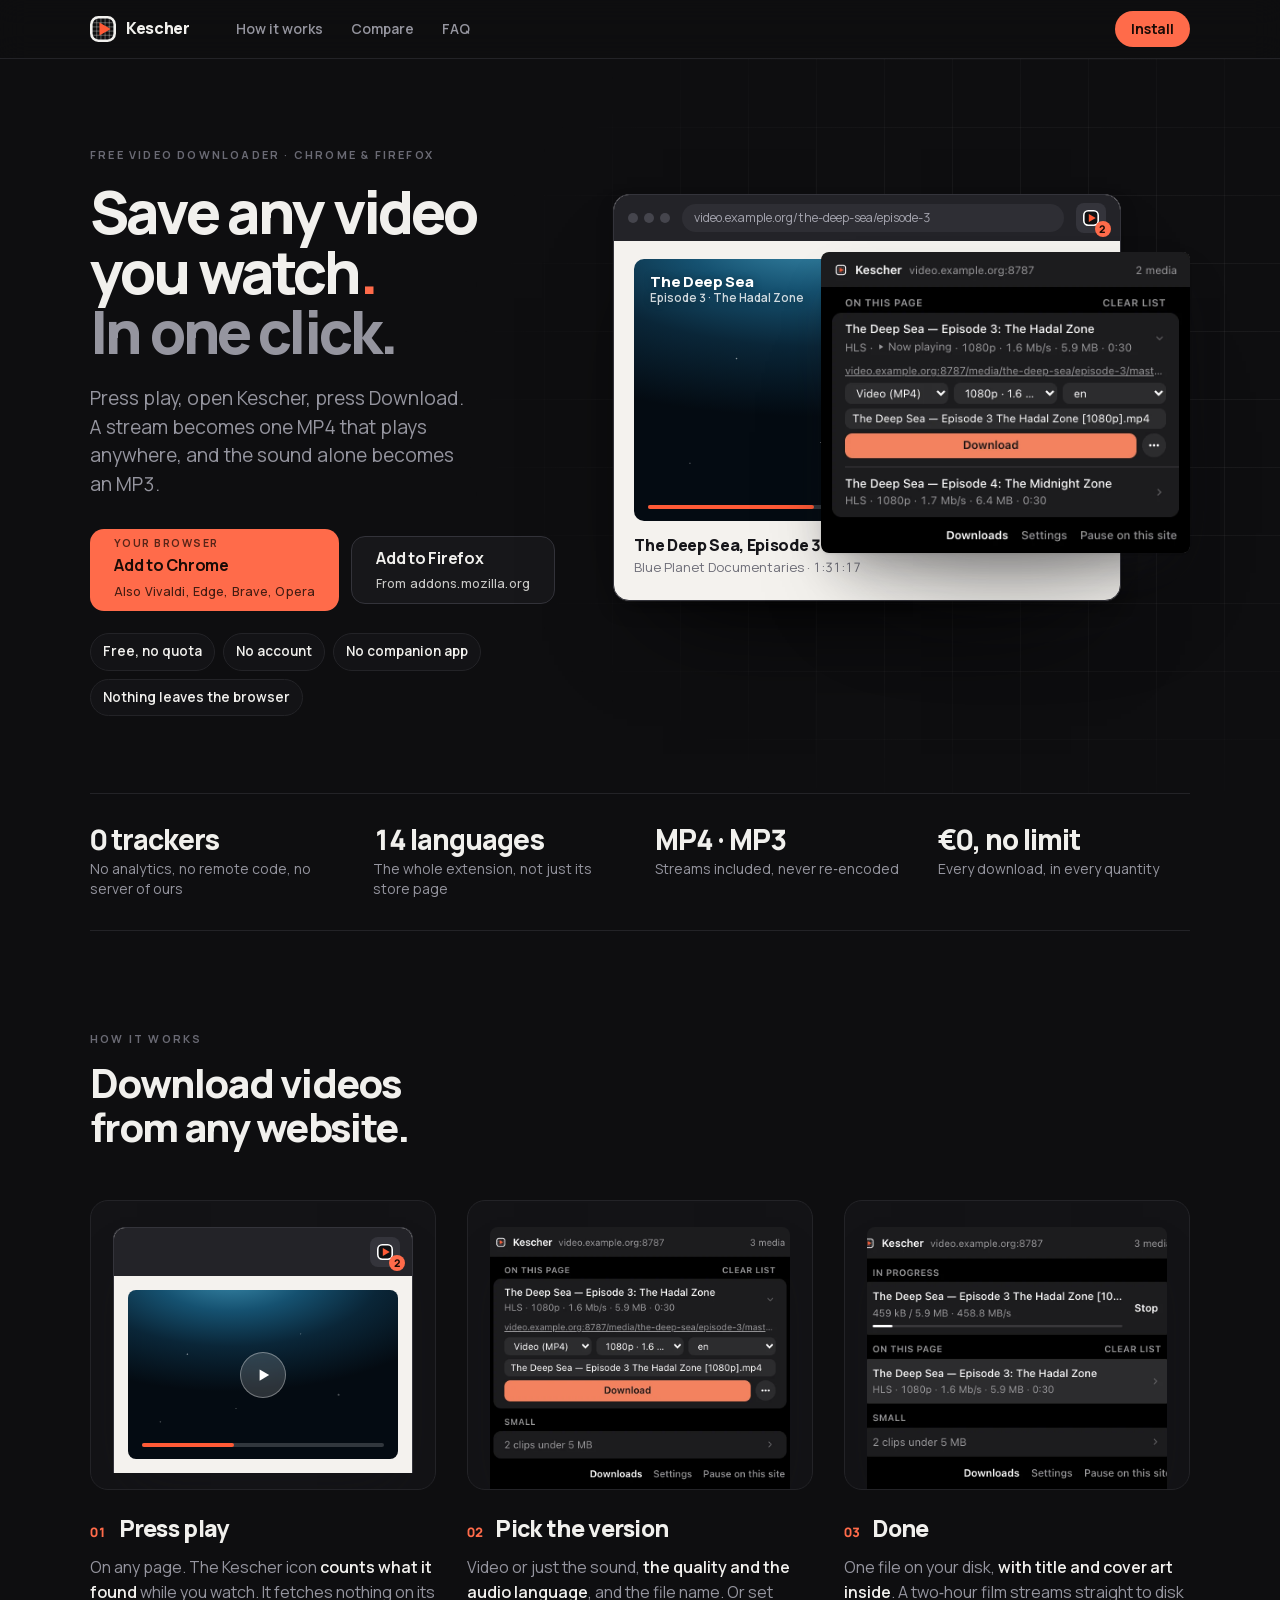
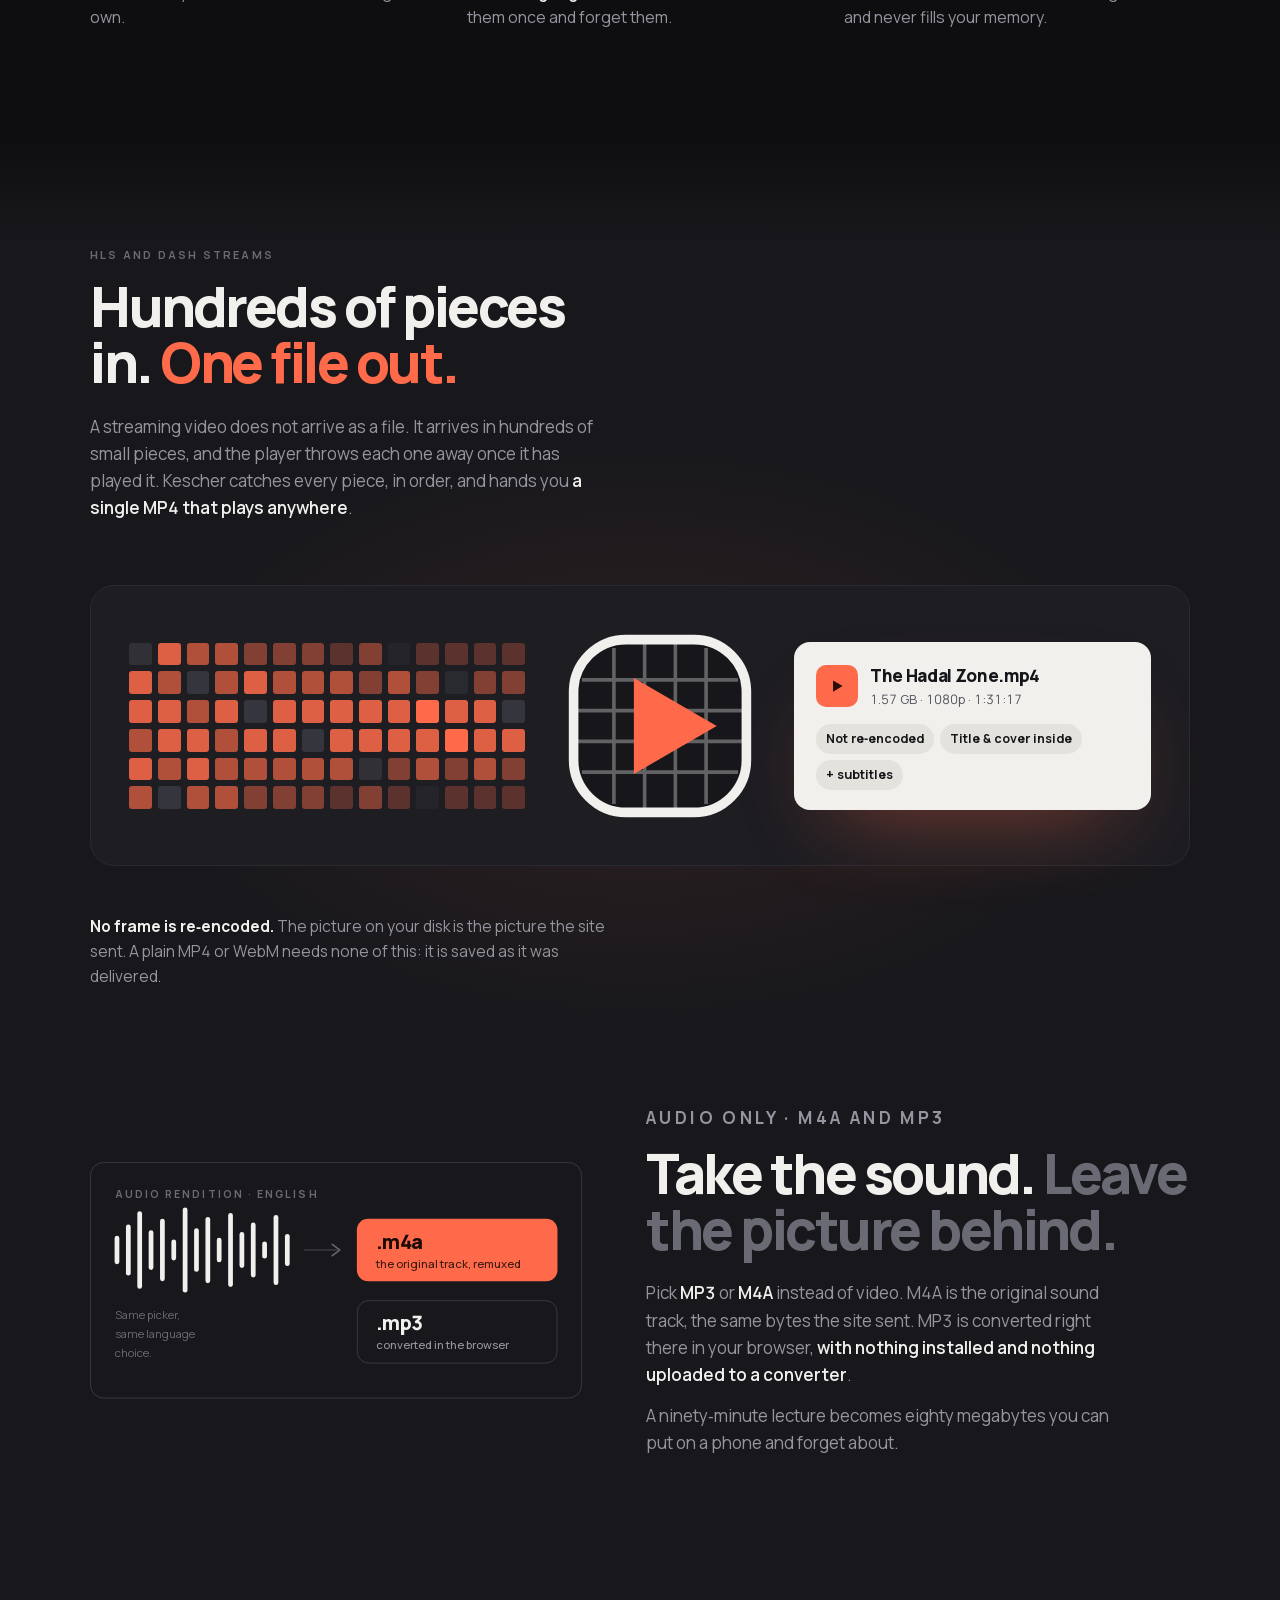
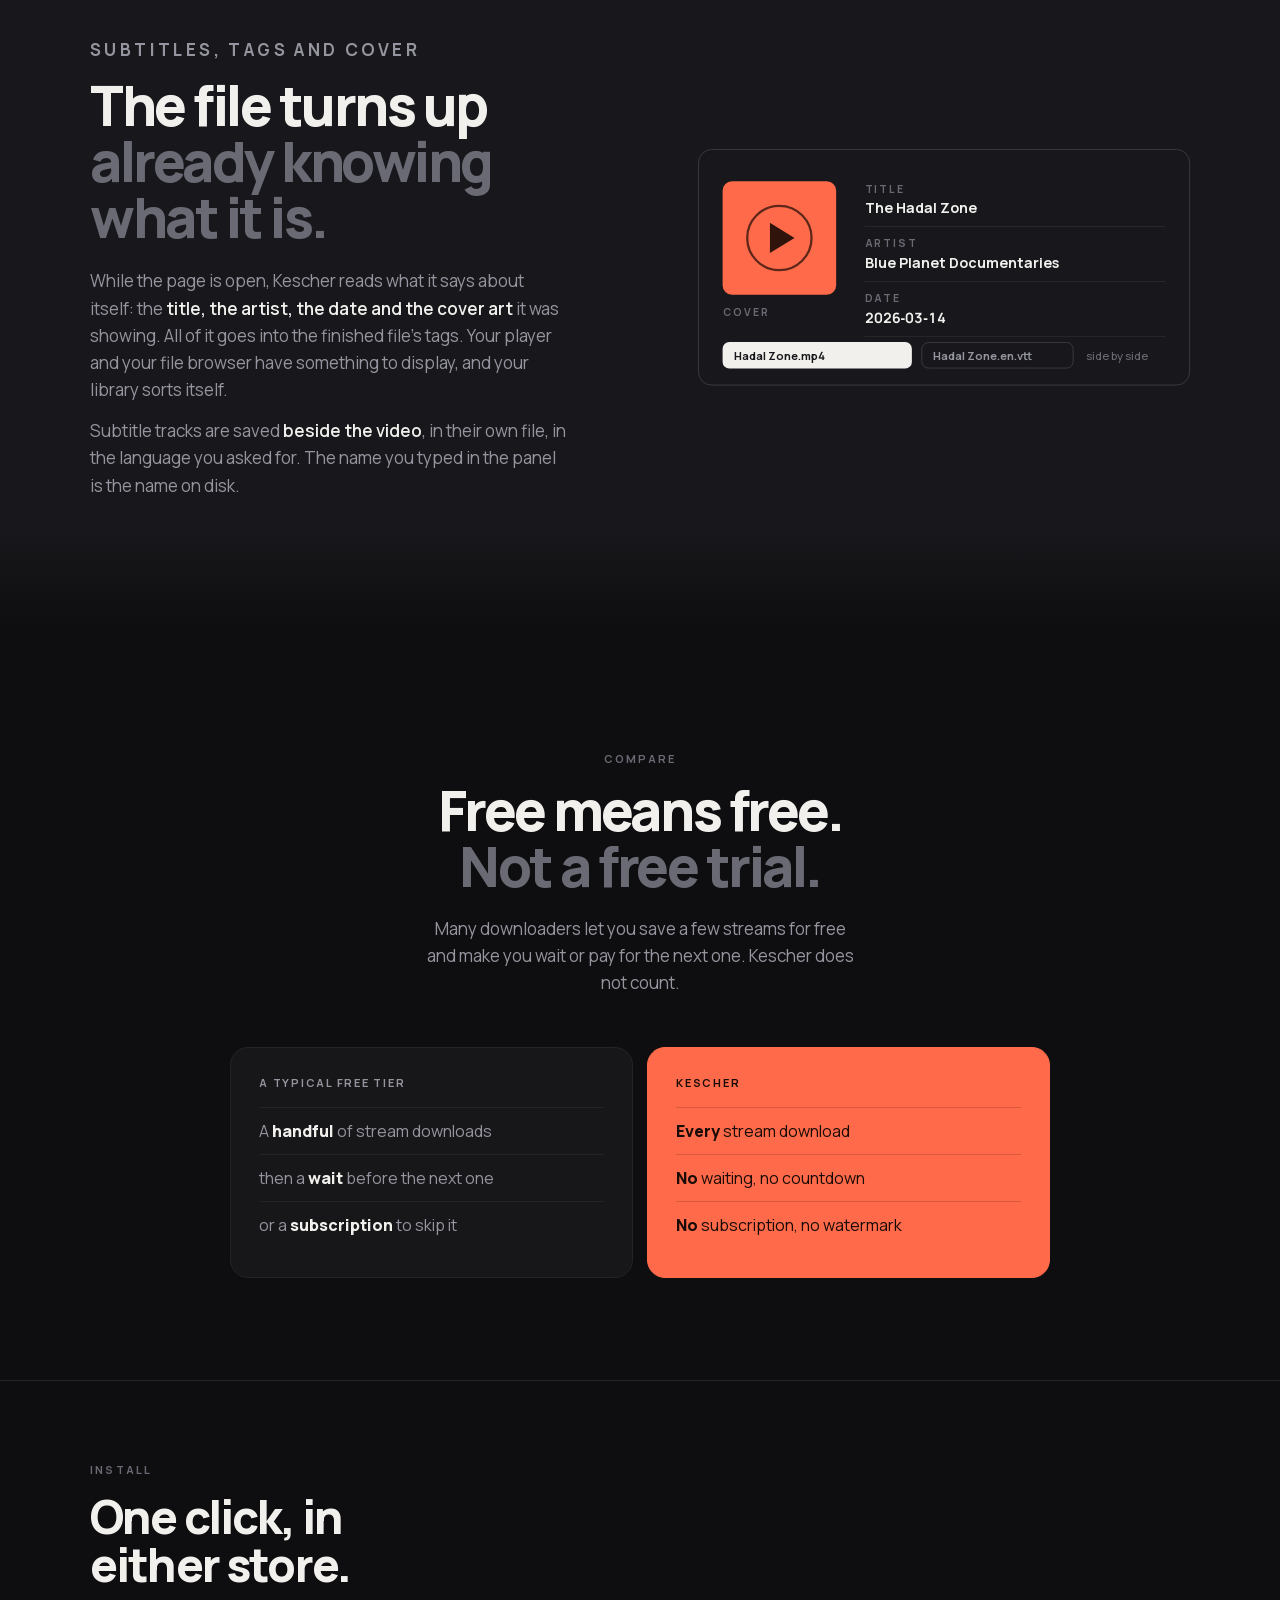
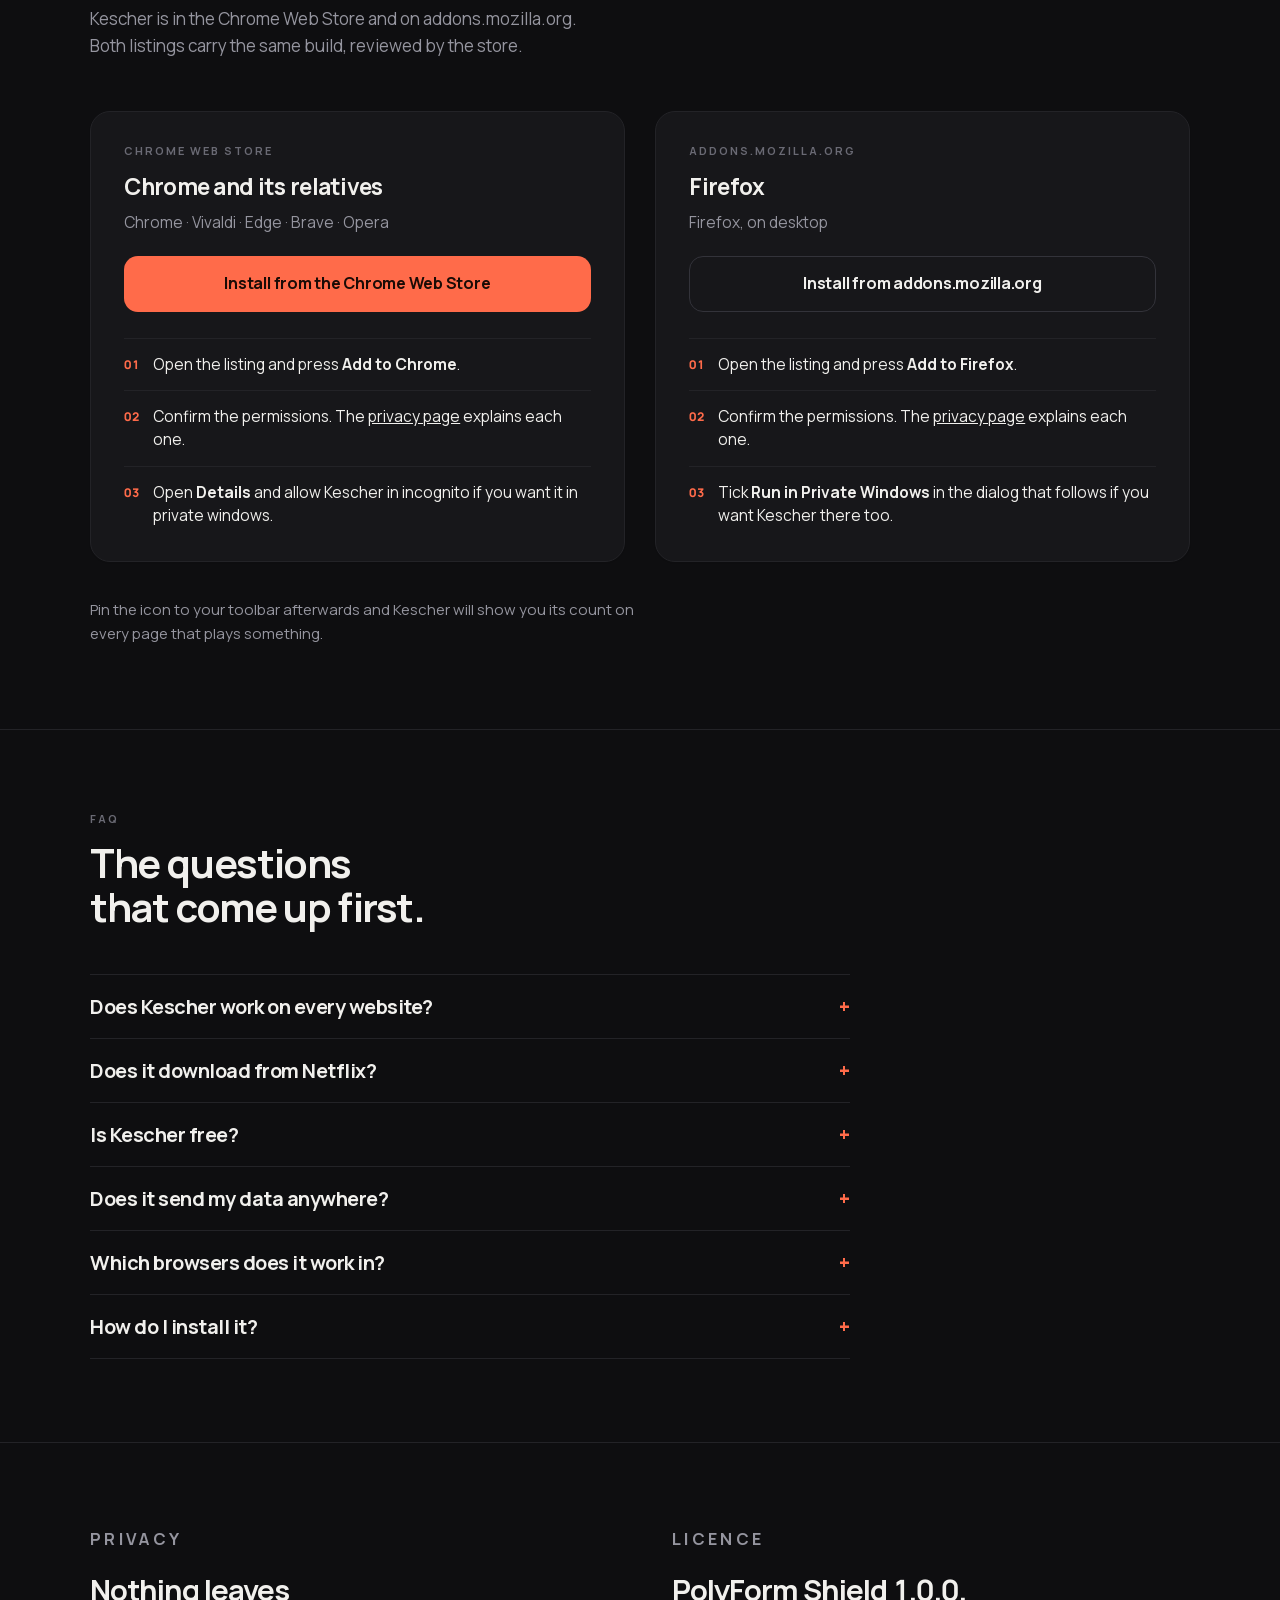
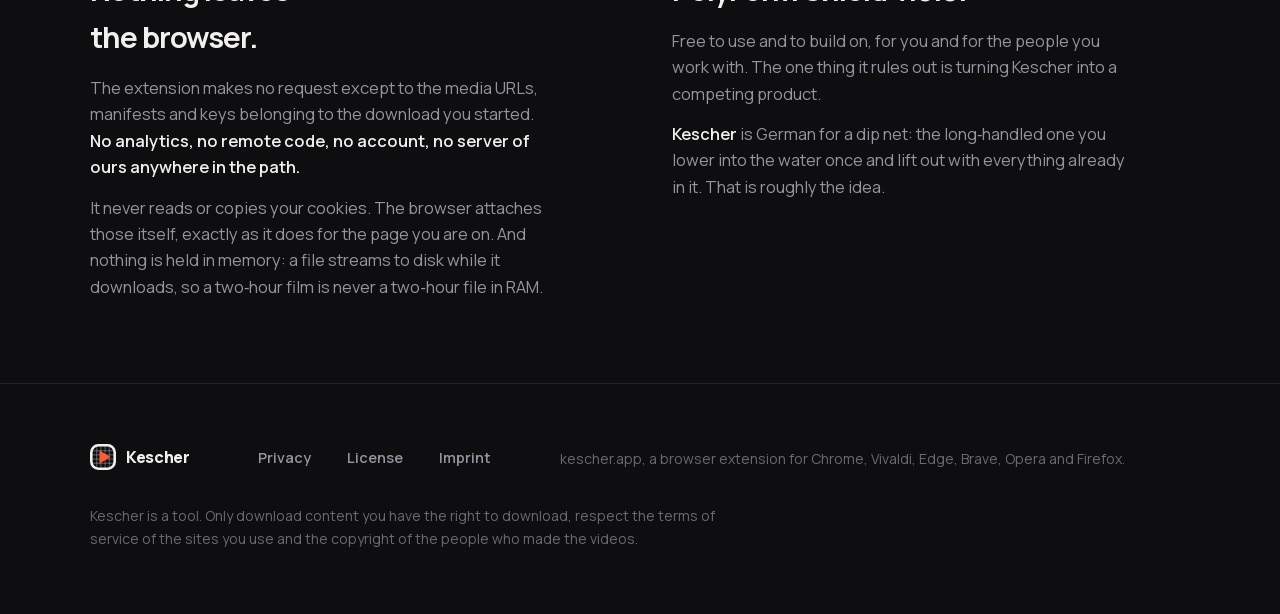
==== commit 9761a64e: "feat(site): one dark theme, a light page in the hero window, no spec table" ====
--- a/index.html
+++ b/index.html
@@ -5,7 +5,7 @@
 <meta name="viewport" content="width=device-width, initial-scale=1">
 <title>Kescher | Free Video Downloader for Chrome &amp; Firefox</title>
 <meta name="description" content="Free video downloader for Chrome and Firefox: save videos from any website in one click. HLS and DASH streams become one MP4, audio only as MP3. No account.">
-<meta name="color-scheme" content="light dark">
+<meta name="color-scheme" content="dark">
 <link rel="canonical" href="https://kescher.app/">
 <link rel="alternate" hreflang="en" href="https://kescher.app/">
 <link rel="alternate" hreflang="x-default" href="https://kescher.app/">
@@ -133,11 +133,6 @@
       <a href="#faq">FAQ</a>
     </nav>
     <span class="sp"></span>
-    <div class="tog" role="group" aria-label="Appearance">
-      <button type="button" data-t="auto" aria-pressed="true">Auto</button>
-      <button type="button" data-t="light" aria-pressed="false">Light</button>
-      <button type="button" data-t="dark" aria-pressed="false">Dark</button>
-    </div>
     <a class="go" href="#install">Install</a>
   </div>
 </header>
@@ -383,37 +378,6 @@
     </div>
   </section>
 
-  <!-- ===================== specs ===================== -->
-  <section class="specs">
-    <div class="wrap">
-      <p class="eyebrow">In full</p>
-      <div class="tbl-wrap">
-        <table>
-          <caption class="visually-hidden">What Kescher handles and what it never does</caption>
-          <thead>
-            <tr><th>What</th><th>Kescher</th><th>Detail</th></tr>
-          </thead>
-          <tbody>
-            <tr><td class="k">Stream manifests</td><td class="v">HLS, DASH</td><td class="n">Master and media playlists; MPD, including multi&#8209;period</td></tr>
-            <tr><td class="k">Segment containers</td><td class="v">fMP4, MPEG&#8209;TS</td><td class="n">Byte&#8209;range playlists and <span class="mono">EXT&#8209;X&#8209;MAP</span> init segments included</td></tr>
-            <tr><td class="k">Encryption</td><td class="v">AES&#8209;128</td><td class="n">Using the key the page&rsquo;s player already fetched</td></tr>
-            <tr><td class="k">Plain files</td><td class="v">MP4, WebM</td><td class="n">Saved as delivered, no reassembly needed</td></tr>
-            <tr><td class="k">Audio only</td><td class="v">.m4a, .mp3</td><td class="n">Original track remuxed, or converted in the browser</td></tr>
-            <tr><td class="k">Subtitles</td><td class="v">Saved beside the video</td><td class="n">In the language the page offers</td></tr>
-            <tr><td class="k">Tags written</td><td class="v">Title, artist, date, cover</td><td class="n">Read from the page that played the video</td></tr>
-            <tr><td class="k">Audio language</td><td class="v">Your pick</td><td class="n">Per download, or set once in the settings</td></tr>
-            <tr><td class="k">Quota</td><td class="v"><span class="no">None</span></td><td class="n">No daily cap, no throttle, no paid tier</td></tr>
-            <tr><td class="k">Companion app</td><td class="v"><span class="no">None</span></td><td class="n">Nothing is installed outside the browser</td></tr>
-            <tr><td class="k">Account</td><td class="v"><span class="no">None</span></td><td class="n">No sign&#8209;up, no licence key, no e&#8209;mail address</td></tr>
-            <tr><td class="k">Telemetry, remote code</td><td class="v"><span class="no">None</span></td><td class="n">No analytics in the extension, nothing fetched to run</td></tr>
-            <tr><td class="k">DRM</td><td class="v">Not downloadable</td><td class="n">Copy&#8209;protected video is marked as protected and cannot be saved</td></tr>
-            <tr><td class="k">Price</td><td class="v"><span class="no">Free</span></td><td class="n">For every download, in every quantity</td></tr>
-          </tbody>
-        </table>
-      </div>
-    </div>
-  </section>
-
   <!-- ===================== install ===================== -->
   <section class="install" id="install">
     <div class="wrap">
--- a/assets/site.css
+++ b/assets/site.css
@@ -32,43 +32,9 @@
 /* ===================== tokens ===================== */
 
 :root {
-  --bg: #fbfaf8;
-  --bg-2: #f4f2ee;
-  --ink: #16161a;
-  --grey: #6e6e78;
-  --grey-2: #9c9ca6;
-  --line: #e3e1dc;
-  --line-2: #d2cfc8;
-  --coral: #ff5a36;
-  --on-coral: #2a0e06;
-  --card: #ffffff;
-  --shadow:
-    0 1px 2px rgba(22, 22, 26, 0.05), 0 10px 24px -12px rgba(22, 22, 26, 0.16),
-    0 54px 96px -44px rgba(22, 22, 26, 0.34), 0 110px 130px -70px rgba(22, 22, 26, 0.22);
-  --grid-line: rgba(22, 22, 26, 0.08);
-  --sel: #f7f5f2;
-  --font: 'Manrope', 'Helvetica Neue', Arial, sans-serif;
-}
-@media (prefers-color-scheme: dark) {
-  :root:not([data-theme='light']) {
-    --bg: #0e0e10;
-    --bg-2: #131316;
-    --ink: #f1f0ed;
-    --grey: #95959f;
-    --grey-2: #6a6a74;
-    --line: #232327;
-    --line-2: #33333a;
-    --coral: #ff6b4a;
-    --on-coral: #1a0b06;
-    --card: #17171a;
-    --shadow:
-      0 1px 0 rgba(255, 255, 255, 0.04), 0 10px 24px -12px rgba(0, 0, 0, 0.8),
-      0 54px 100px -50px rgba(0, 0, 0, 0.9);
-    --grid-line: rgba(241, 240, 237, 0.05);
-    --sel: #1d1d21;
-  }
-}
-:root[data-theme='dark'] {
+  /* One theme: dark (decided 2026-09-23 — one good dark mode rather than two
+     average ones). */
+  color-scheme: dark;
   --bg: #0e0e10;
   --bg-2: #131316;
   --ink: #f1f0ed;
@@ -84,6 +50,7 @@
     0 54px 100px -50px rgba(0, 0, 0, 0.9);
   --grid-line: rgba(241, 240, 237, 0.05);
   --sel: #1d1d21;
+  --font: 'Manrope', 'Helvetica Neue', Arial, sans-serif;
 }
 
 /* ===================== base ===================== */
@@ -234,35 +201,7 @@
 .top .go:hover {
   filter: brightness(1.06);
 }
-.tog {
-  display: inline-flex;
-  background: var(--bg-2);
-  border: 1px solid var(--line);
-  border-radius: 999px;
-  padding: 2px;
-}
-.tog button {
-  appearance: none;
-  border: 0;
-  background: transparent;
-  color: var(--grey);
-  cursor: pointer;
-  border-radius: 999px;
-  font: 600 12px/1 var(--font);
-  letter-spacing: 0.02em;
-  min-height: 30px;
-  padding: 0 11px;
-}
-.tog button[aria-pressed='true'] {
-  background: var(--card);
-  color: var(--ink);
-  box-shadow: 0 1px 2px rgba(0, 0, 0, 0.12);
-}
 @media (max-width: 700px) {
-  .tog button {
-    min-height: 40px;
-    padding: 0 12px;
-  }
   .top .go {
     min-height: 44px;
   }
@@ -433,10 +372,12 @@
   padding: 0 0 clamp(40px, 6vw, 70px);
 }
 .win {
+  --chrome: #232328;
+  --page: #f4f2ee;
   width: 88%;
   border-radius: 16px;
-  background: var(--card);
-  border: 1px solid var(--line);
+  background: var(--page);
+  border: 1px solid #34343b;
   box-shadow: var(--shadow);
   overflow: hidden;
 }
@@ -446,8 +387,7 @@
   gap: 12px;
   height: 46px;
   padding: 0 14px;
-  background: var(--bg-2);
-  border-bottom: 1px solid var(--line);
+  background: var(--chrome);
 }
 .lights {
   display: flex;
@@ -457,7 +397,7 @@
   width: 10px;
   height: 10px;
   border-radius: 50%;
-  background: var(--line-2);
+  background: #45454d;
 }
 .url {
   flex: 1;
@@ -467,9 +407,8 @@
   align-items: center;
   padding: 0 12px;
   border-radius: 999px;
-  background: var(--card);
-  border: 1px solid var(--line);
-  color: var(--grey);
+  background: #2e2e34;
+  color: #a3a3ad;
   font-size: 12.5px;
   white-space: nowrap;
   overflow: hidden;
@@ -481,7 +420,7 @@
   width: 30px;
   height: 30px;
   border-radius: 8px;
-  background: var(--sel);
+  background: #34343b;
   display: flex;
   align-items: center;
   justify-content: center;
@@ -568,6 +507,9 @@
   border-radius: 2px;
   background: #ff5a36;
 }
+.win-body {
+  color: #16161a;
+}
 .win-body .vt {
   margin: 14px 0 2px;
   font-size: 16px;
@@ -578,7 +520,7 @@
 .win-body .vm {
   margin: 0;
   font-size: 13px;
-  color: var(--grey);
+  color: #6e6e78;
 }
 /* 800 px capture of a 400 px popup: shown at its own size, never above. */
 .popshot {
@@ -708,8 +650,8 @@
   width: 100%;
   max-width: 320px;
   border-radius: 12px 12px 0 0;
-  background: var(--card);
-  border: 1px solid var(--line);
+  background: #f4f2ee;
+  border: 1px solid #34343b;
   border-bottom: 0;
   overflow: hidden;
   box-shadow: 0 24px 48px -24px rgba(22, 22, 26, 0.5);
@@ -718,8 +660,7 @@
   display: flex;
   justify-content: flex-end;
   padding: 9px 12px;
-  background: var(--bg-2);
-  border-bottom: 1px solid var(--line);
+  background: #232328;
 }
 .mini-player {
   display: flex;
@@ -762,31 +703,23 @@
 
 /* ===================== the dark chapter ===================== */
 
-/* The stream band, audio and subtitles: one dark stretch the light page fades
-   into and out of while scrolling. The tokens are swapped here, so everything
-   inside, the drawings included, takes the dark palette without a second set
-   of rules. --page-bg is the page's own ground, taken on <main> before the
-   swap, for the two fades. */
+/* The stream band, audio and subtitles: one stretch a shade lighter than the
+   page, faded in and out while scrolling. The tokens are swapped here, so the
+   drawings inside take the chapter's ground without rules of their own.
+   --page-bg is the page's own ground, taken on <main> before the swap. */
 main {
   --page-bg: var(--bg);
 }
 .chapter {
-  --bg: #0e0e10;
-  --bg-2: #131316;
-  --ink: #f1f0ed;
-  --grey: #a3a3ad;
-  --grey-2: #74747e;
-  --line: #26262c;
-  --line-2: #36363e;
-  --coral: #ff6b4a;
-  --on-coral: #1a0b06;
-  --card: #17171a;
-  --grid-line: rgba(241, 240, 237, 0.05);
-  --sel: #1d1d21;
-  --fade: clamp(140px, 16vw, 240px);
+  --bg: #18181c;
+  --bg-2: #1d1d22;
+  --card: #1f1f24;
+  --line: #2a2a30;
+  --line-2: #3a3a42;
+  --fade: clamp(90px, 10vw, 160px);
   color: var(--ink);
-  /* Eased fades: a straight two-stop ramp from light to dark reads as a
-     grey smear in its middle, these stops follow an ease-in-out curve. */
+  /* Eased fades: a straight two-stop ramp shows a band in its middle, these
+     stops follow an ease-in-out curve. */
   --m1: color-mix(in oklab, var(--page-bg) 94%, var(--bg));
   --m2: color-mix(in oklab, var(--page-bg) 75%, var(--bg));
   --m3: color-mix(in oklab, var(--page-bg) 45%, var(--bg));
@@ -811,21 +744,6 @@
       var(--page-bg) 100%
     );
 }
-/* In the dark theme the chapter steps one shade up, so it still reads. */
-@media (prefers-color-scheme: dark) {
-  :root:not([data-theme='light']) .chapter {
-    --bg: #17171b;
-    --bg-2: #1b1b20;
-    --card: #1d1d22;
-    --fade: clamp(80px, 8vw, 120px);
-  }
-}
-:root[data-theme='dark'] .chapter {
-  --bg: #17171b;
-  --bg-2: #1b1b20;
-  --card: #1d1d22;
-  --fade: clamp(80px, 8vw, 120px);
-}
 .chapter .stmt {
   border-top: 0;
   padding-top: clamp(48px, 6vw, 88px);
@@ -1132,111 +1050,6 @@
 }
 
 
-/* ===================== spec table ===================== */
-
-.specs {
-  border-top: 1px solid var(--line);
-  padding: clamp(48px, 6.5vw, 96px) 0;
-}
-.tbl-wrap {
-  overflow-x: auto;
-}
-.specs table {
-  border-collapse: collapse;
-  width: 100%;
-  min-width: 520px;
-  margin-top: clamp(22px, 3vw, 38px);
-}
-.specs th,
-.specs td {
-  text-align: left;
-  vertical-align: top;
-  padding: 15px 20px 15px 0;
-  border-bottom: 1px solid var(--line);
-  font-size: 15.5px;
-}
-.specs thead th {
-  font: 700 11px/1 var(--font);
-  letter-spacing: 0.16em;
-  text-transform: uppercase;
-  color: var(--grey-2);
-  padding-top: 0;
-  padding-bottom: 12px;
-  border-bottom: 1px solid var(--line-2);
-  white-space: nowrap;
-}
-.specs td.k {
-  font-weight: 700;
-  letter-spacing: -0.015em;
-  white-space: nowrap;
-  width: 14em;
-}
-.specs td.v {
-  color: var(--ink);
-  font-weight: 500;
-  width: 17em;
-}
-.specs td.n {
-  color: var(--grey);
-  font-size: 15px;
-}
-.specs td.dash {
-  color: var(--grey-2);
-}
-.no {
-  color: var(--coral);
-  font-weight: 700;
-}
-.specs tr:last-child td {
-  border-bottom: 0;
-}
-@media (max-width: 640px) {
-  .specs table {
-    min-width: 0;
-    margin-top: 22px;
-  }
-  .specs thead {
-    position: absolute;
-    left: -9999px;
-  }
-  .specs tbody tr {
-    display: block;
-    border-bottom: 1px solid var(--line);
-    padding: 15px 0;
-  }
-  .specs tbody tr:last-child {
-    border-bottom: 0;
-  }
-  .specs td,
-  .specs td.k,
-  .specs td.v,
-  .specs td.n {
-    display: block;
-    border-bottom: 0;
-    padding: 0;
-    width: auto;
-  }
-  .specs td.k {
-    font-size: 12px;
-    font-weight: 700;
-    letter-spacing: 0.14em;
-    text-transform: uppercase;
-    color: var(--grey-2);
-    margin-bottom: 5px;
-    white-space: normal;
-  }
-  .specs td.v {
-    font-size: 17px;
-    font-weight: 700;
-    letter-spacing: -0.02em;
-    margin-bottom: 4px;
-  }
-  .specs td.n {
-    font-size: 15px;
-    line-height: 1.5;
-  }
-}
-
 /* ===================== browsers / install ===================== */
 
 .install {
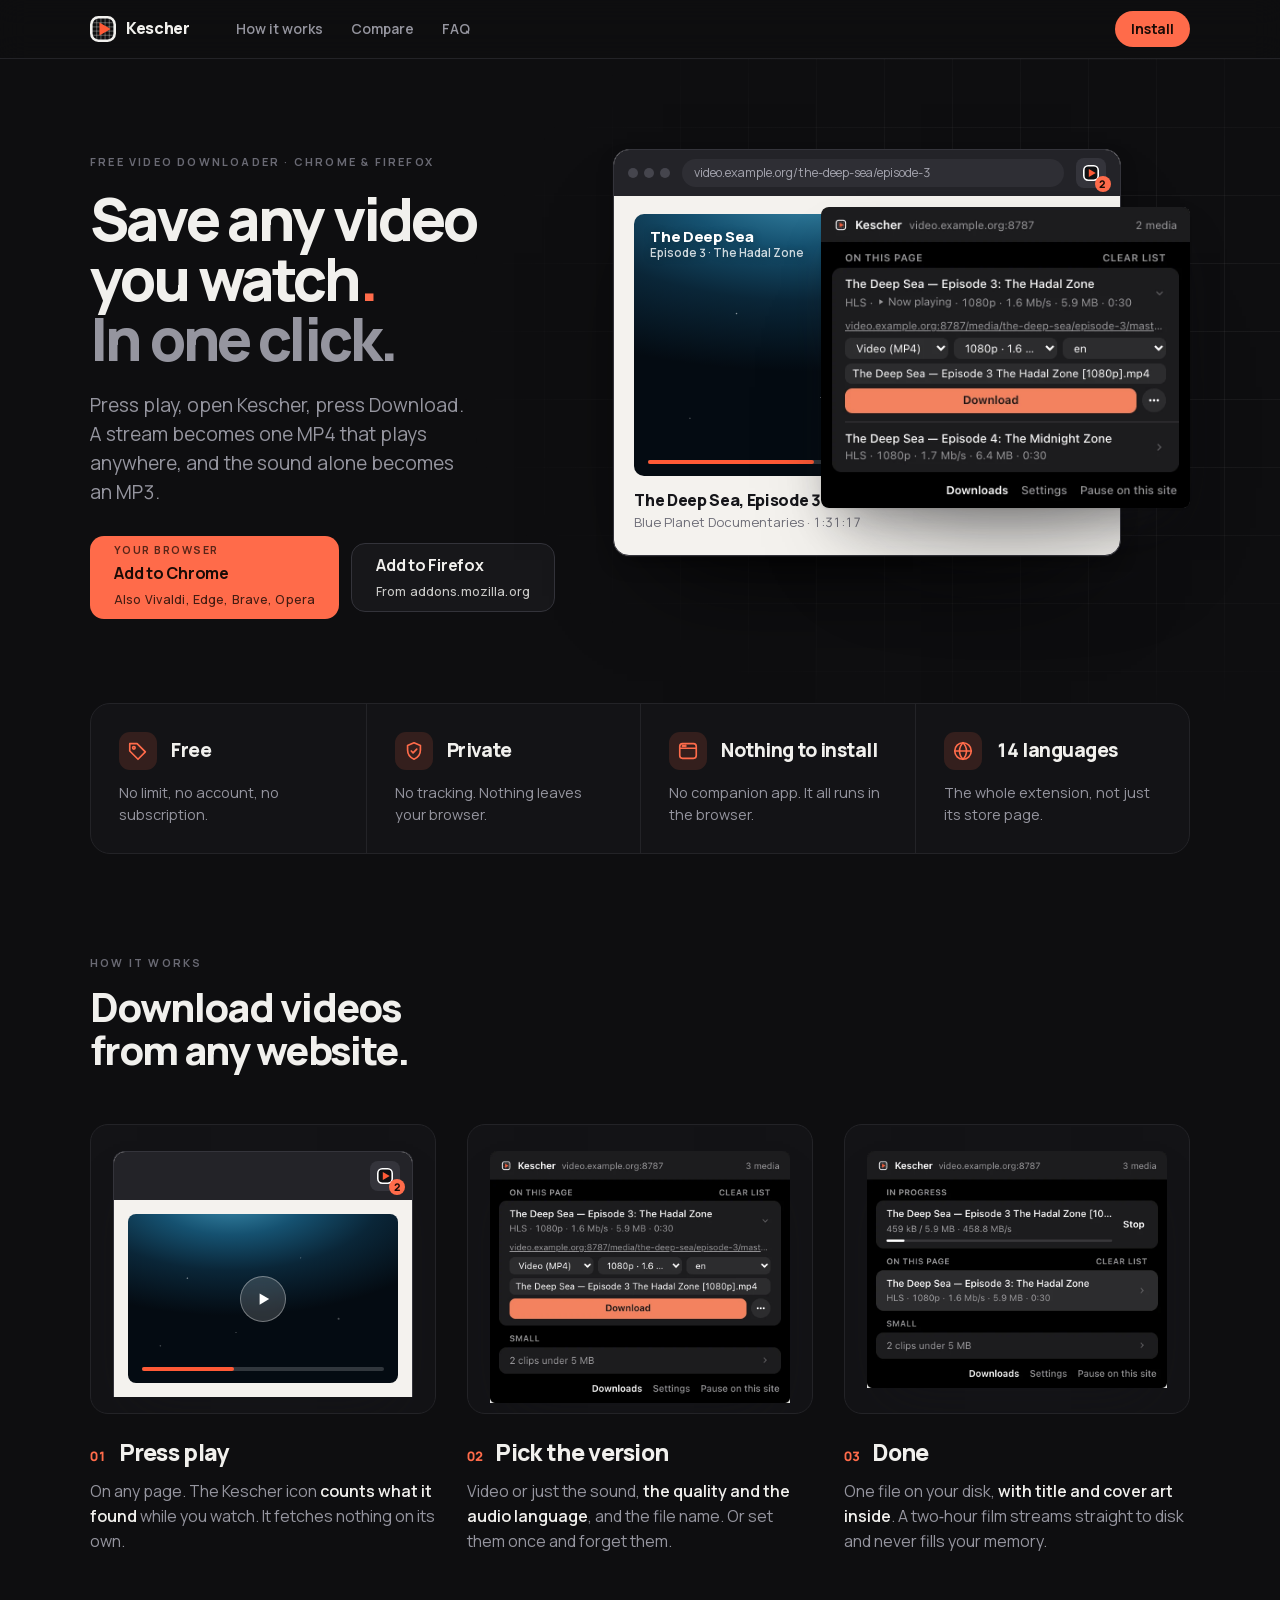
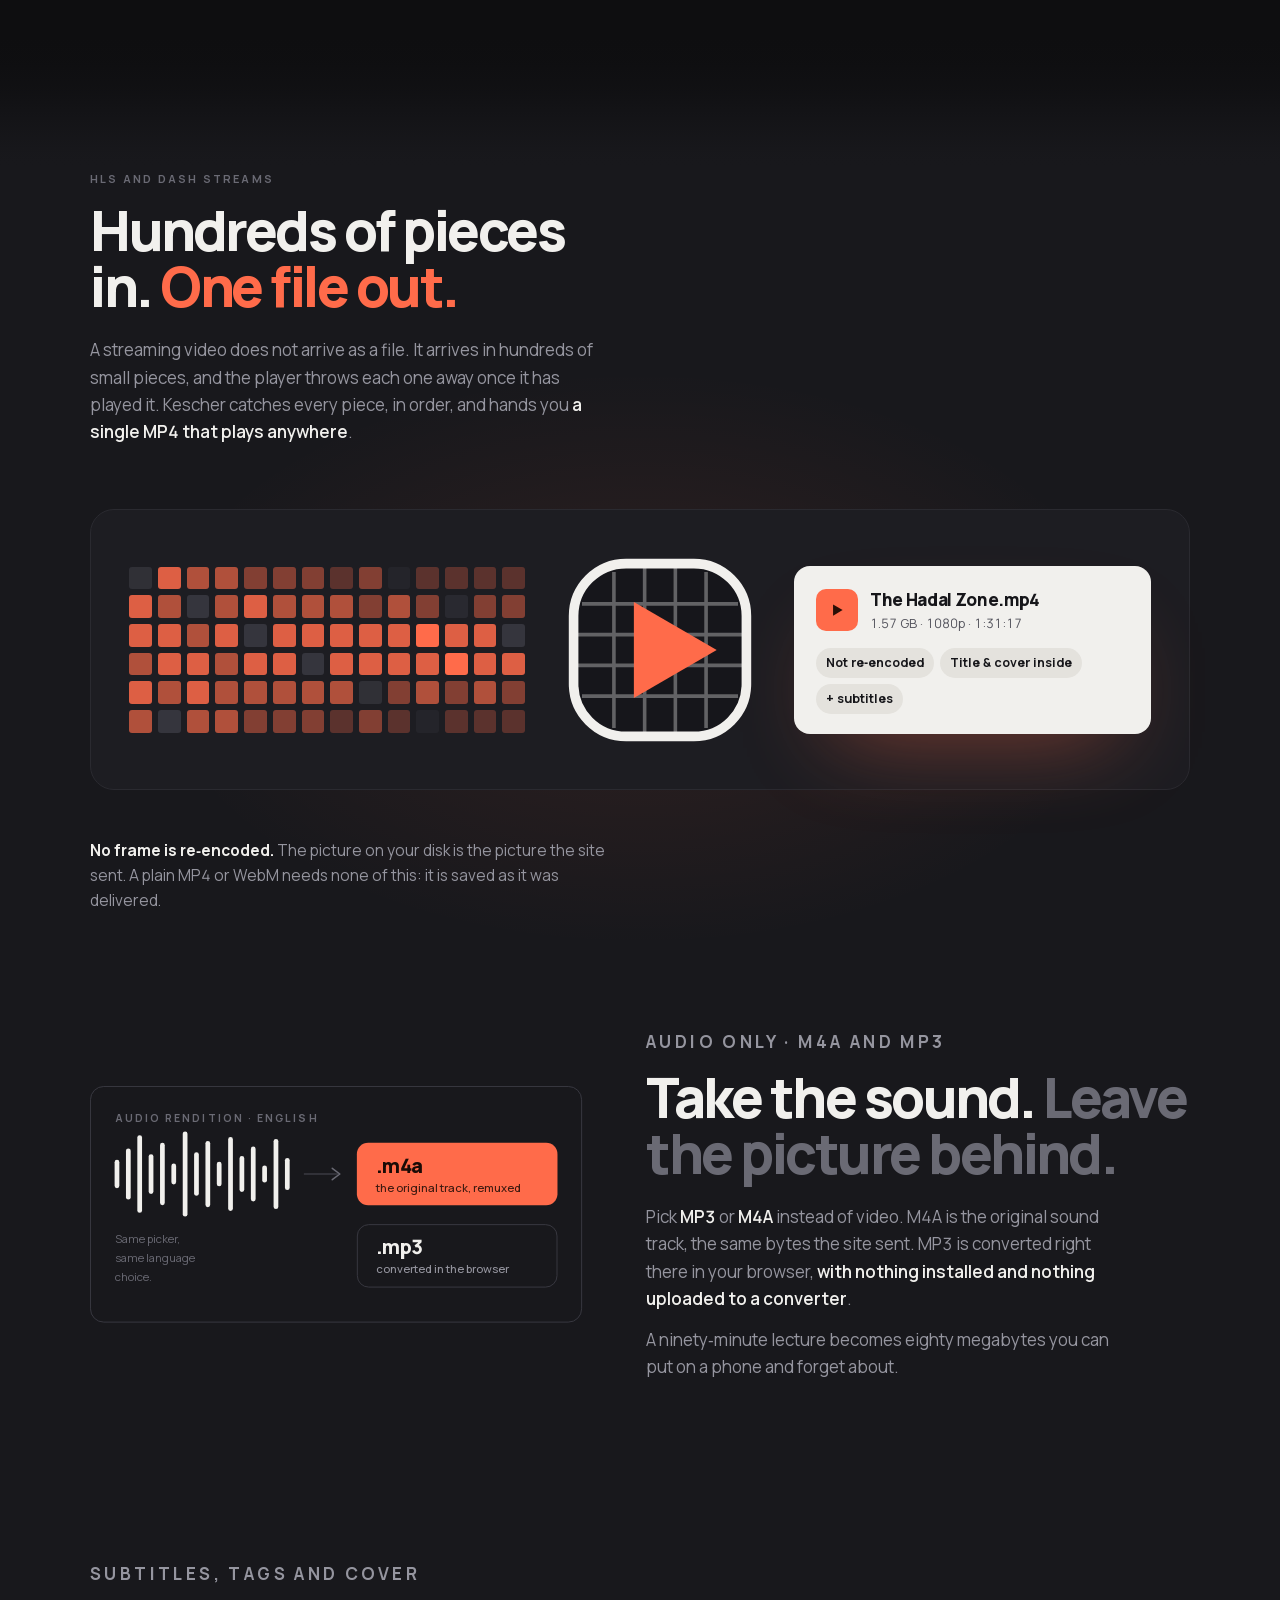
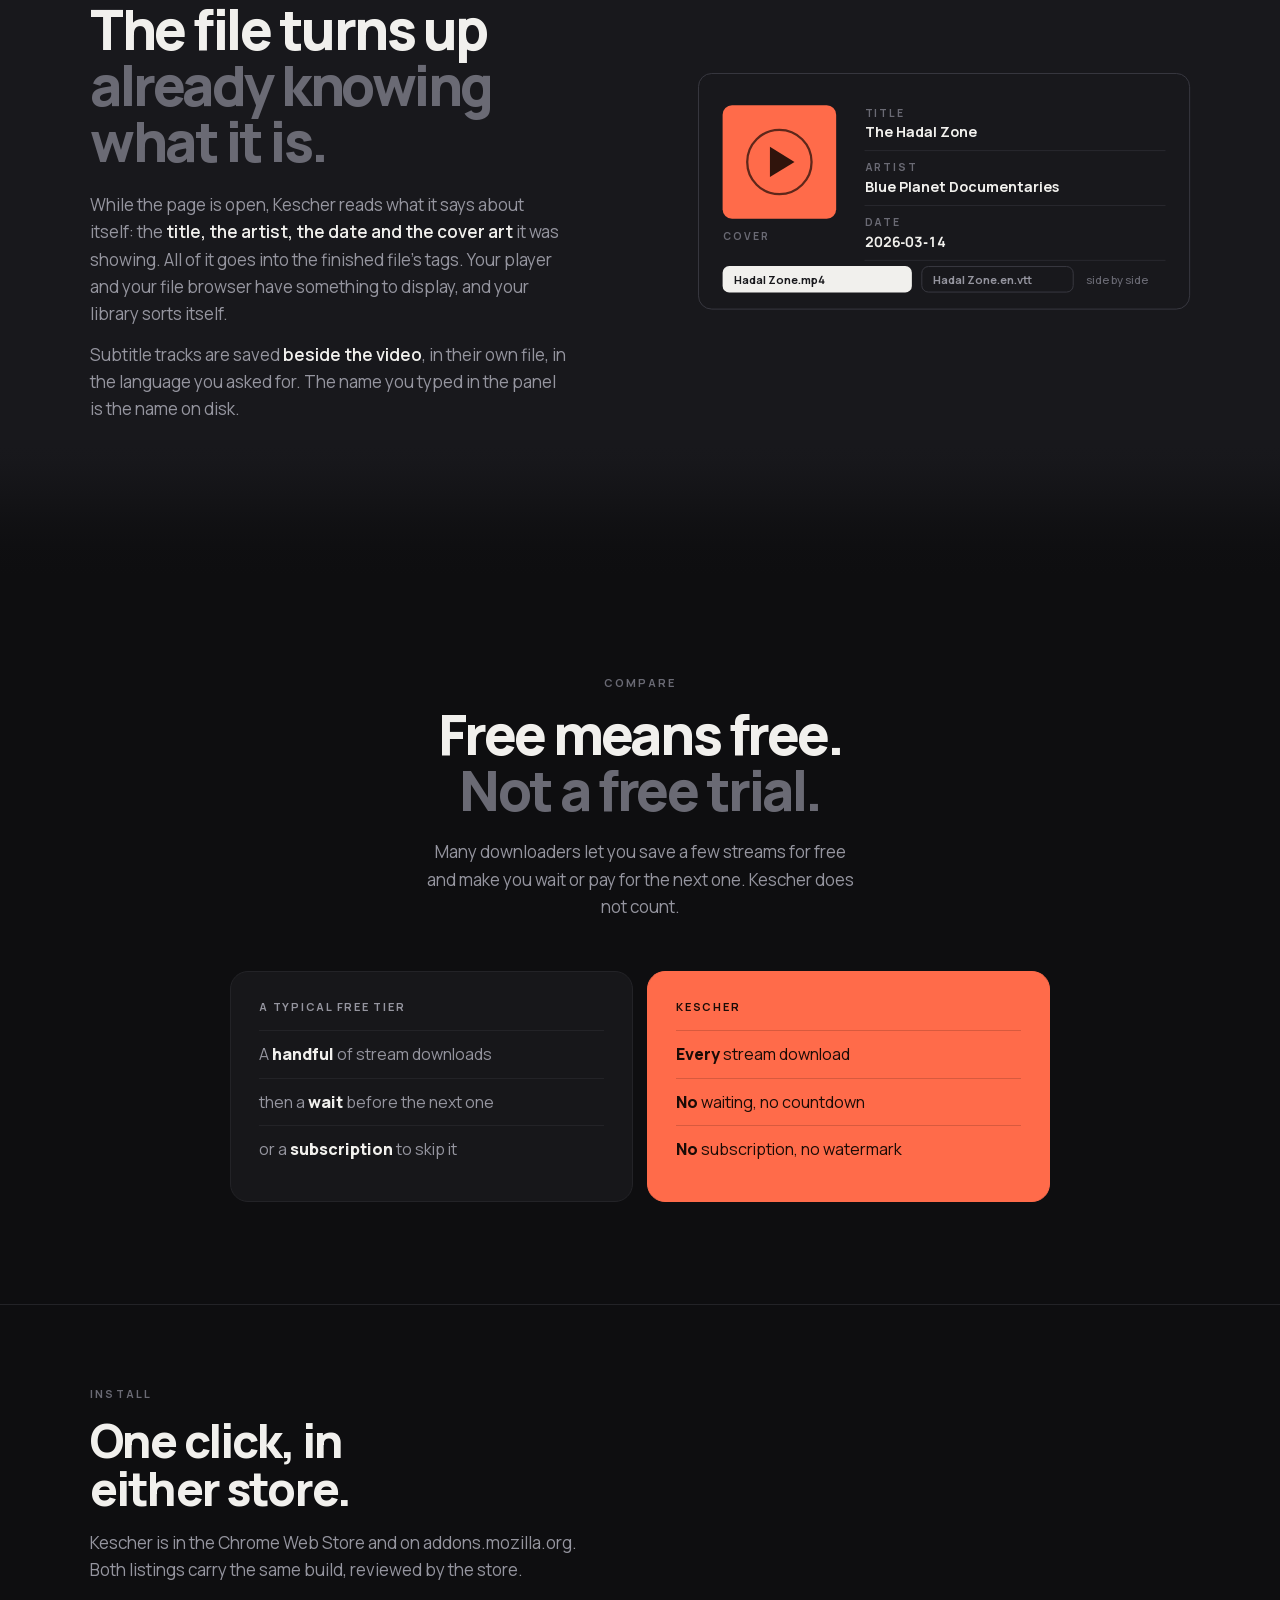
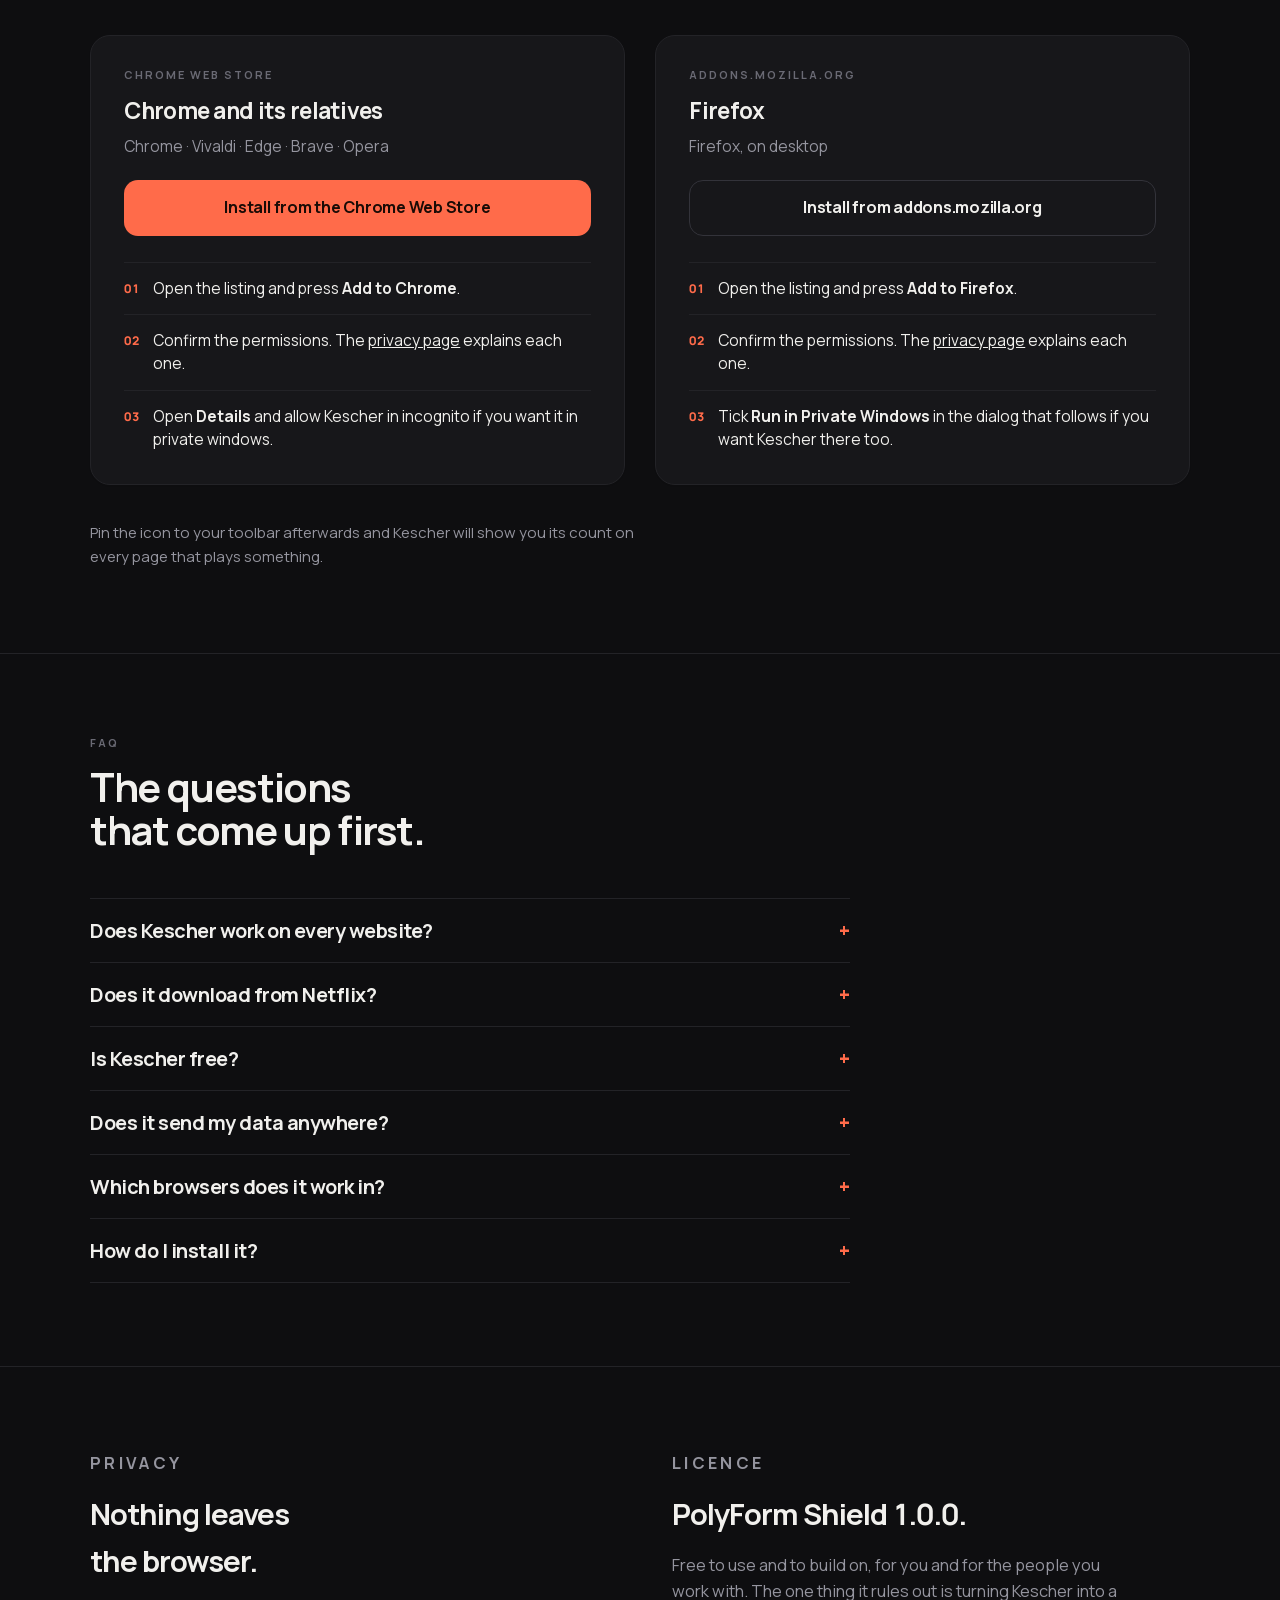
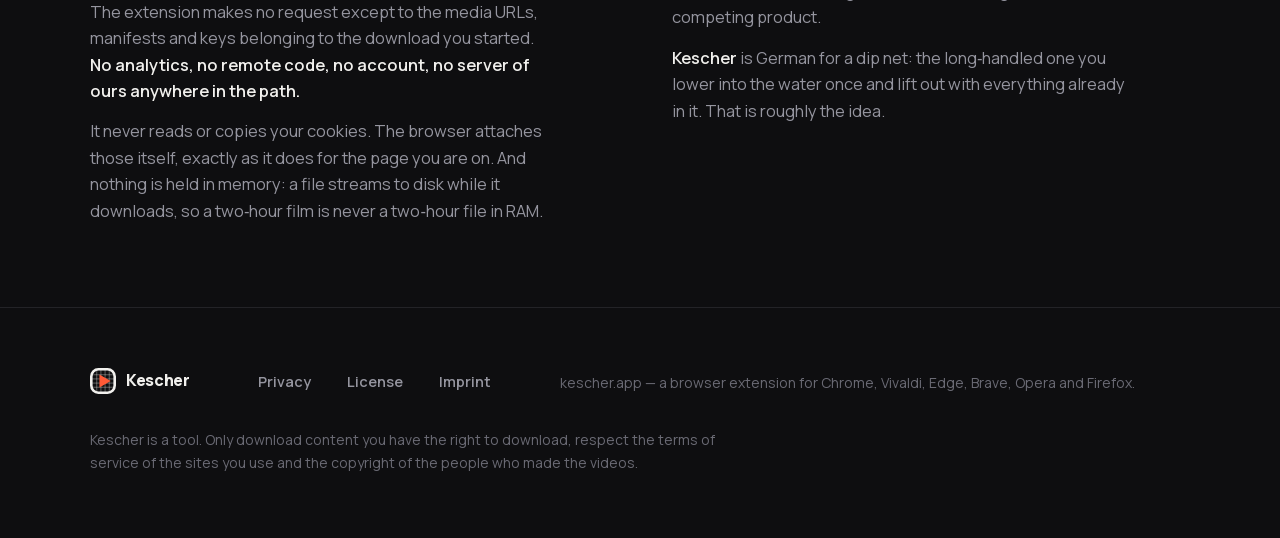
==== commit 9256967c: "feat(site): four plain promises instead of chips and numbers, whole panels in the steps" ====
--- a/index.html
+++ b/index.html
@@ -155,12 +155,6 @@
           <a class="btn pri for-chrome" href="https://chromewebstore.google.com/detail/kescher/kmobponokcnpchggbonahochfohiaoan" data-umami-event="install" data-umami-event-browser="chrome" data-umami-event-channel="cws"><span class="yours">Your browser</span>Add to Chrome<small>Also Vivaldi, Edge, Brave, Opera</small></a>
           <a class="btn sec for-firefox" href="https://addons.mozilla.org/firefox/addon/kescher/" data-umami-event="install" data-umami-event-browser="firefox" data-umami-event-channel="amo"><span class="yours">Your browser</span>Add to Firefox<small>From addons.mozilla.org</small></a>
         </div>
-        <ul class="chips">
-          <li>Free, no quota</li>
-          <li>No account</li>
-          <li>No companion app</li>
-          <li>Nothing leaves the browser</li>
-        </ul>
       </div>
 
       <!-- The product, not a drawing of it: the popup is the store screenshot's
@@ -185,13 +179,13 @@
   </section>
 
   <!-- ===================== facts ===================== -->
-  <section class="facts" aria-label="Kescher in four facts">
+  <section class="facts" aria-label="What Kescher is">
     <div class="wrap">
       <ul>
-        <li><b>0 trackers</b><span>No analytics, no remote code, no server of ours</span></li>
-        <li><b>14 languages</b><span>The whole extension, not just its store page</span></li>
-        <li><b>MP4 &middot; MP3</b><span>Streams included, never re&#8209;encoded</span></li>
-        <li><b>&euro;0, no limit</b><span>Every download, in every quantity</span></li>
+        <li><svg viewBox="0 0 24 24" width="22" height="22" aria-hidden="true" focusable="false"><g fill="none" stroke="currentColor" stroke-width="1.8" stroke-linecap="round" stroke-linejoin="round"><path d="M3 12V4h8l9 9-8 8z"/><circle cx="7.5" cy="8.5" r="1.4"/></g></svg><b>Free</b><span>No limit, no account, no subscription.</span></li>
+        <li><svg viewBox="0 0 24 24" width="22" height="22" aria-hidden="true" focusable="false"><g fill="none" stroke="currentColor" stroke-width="1.8" stroke-linecap="round" stroke-linejoin="round"><path d="M12 3l7 3v5c0 5-3.2 8.4-7 10-3.8-1.6-7-5-7-10V6z"/><path d="M9 12l2 2 4-4"/></g></svg><b>Private</b><span>No tracking. Nothing leaves your browser.</span></li>
+        <li><svg viewBox="0 0 24 24" width="22" height="22" aria-hidden="true" focusable="false"><g fill="none" stroke="currentColor" stroke-width="1.8" stroke-linecap="round" stroke-linejoin="round"><rect x="3" y="4" width="18" height="16" rx="3"/><path d="M3 9h18"/><circle cx="6.5" cy="6.5" r=".6"/><circle cx="9" cy="6.5" r=".6"/></g></svg><b>Nothing to install</b><span>No companion app. It all runs in the browser.</span></li>
+        <li><svg viewBox="0 0 24 24" width="22" height="22" aria-hidden="true" focusable="false"><g fill="none" stroke="currentColor" stroke-width="1.8" stroke-linecap="round" stroke-linejoin="round"><circle cx="12" cy="12" r="9"/><path d="M3 12h18M12 3c2.6 2.6 3.8 5.6 3.8 9S14.6 18.4 12 21c-2.6-2.6-3.8-5.6-3.8-9S9.4 5.6 12 3z"/></g></svg><b>14 languages</b><span>The whole extension, not just its store page.</span></li>
       </ul>
     </div>
   </section>
@@ -485,7 +479,7 @@
       <a href="/license/">License</a>
       <a href="/imprint/">Imprint</a>
     </nav>
-    <p class="fine">kescher.app, a browser extension for Chrome, Vivaldi, Edge, Brave, Opera and Firefox.</p>
+    <p class="fine">kescher.app &mdash; a browser extension for Chrome, Vivaldi, Edge, Brave, Opera and Firefox.</p>
     <p class="fine">Kescher is a tool. Only download content you have the right to download, respect the terms of service of the sites you use and the copyright of the people who made the videos.</p>
   </div>
 </footer>
--- a/assets/site.css
+++ b/assets/site.css
@@ -348,24 +348,6 @@
   filter: none;
   border-color: var(--grey-2);
 }
-.chips {
-  list-style: none;
-  margin: 22px 0 0;
-  padding: 0;
-  display: flex;
-  flex-wrap: wrap;
-  gap: 8px;
-}
-.chips li {
-  padding: 7px 12px;
-  border-radius: 999px;
-  background: var(--bg-2);
-  border: 1px solid var(--line);
-  font-size: 13.5px;
-  font-weight: 600;
-  white-space: nowrap;
-}
-
 /* the product: a browser window drawn in CSS, the real popup over it */
 .stage {
   position: relative;
@@ -557,36 +539,78 @@
 
 /* ===================== facts ===================== */
 
+/* Four plain promises, each with an icon: the words a visitor checks first,
+   not numbers to decode. */
 .facts ul {
   list-style: none;
   margin: 0;
-  padding: clamp(22px, 2.6vw, 30px) 0;
-  border-top: 1px solid var(--line);
-  border-bottom: 1px solid var(--line);
+  padding: 0;
   display: grid;
   grid-template-columns: repeat(4, minmax(0, 1fr));
-  gap: 22px clamp(18px, 2.4vw, 32px);
-}
-@media (max-width: 820px) {
+  border: 1px solid var(--line);
+  border-radius: 20px;
+  background: var(--bg-2);
+  overflow: hidden;
+}
+@media (max-width: 900px) {
   .facts ul {
     grid-template-columns: repeat(2, minmax(0, 1fr));
   }
 }
+@media (max-width: 480px) {
+  .facts ul {
+    grid-template-columns: 1fr;
+  }
+}
 .facts li {
-  display: flex;
-  flex-direction: column;
-  gap: 4px;
+  display: grid;
+  grid-template-columns: auto minmax(0, 1fr);
+  column-gap: 14px;
+  row-gap: 4px;
+  align-items: center;
+  padding: clamp(20px, 2.2vw, 28px);
+  border-left: 1px solid var(--line);
+}
+.facts li:first-child {
+  border-left: 0;
+}
+@media (max-width: 900px) {
+  .facts li:nth-child(odd) {
+    border-left: 0;
+  }
+  .facts li:nth-child(n + 3) {
+    border-top: 1px solid var(--line);
+  }
+}
+@media (max-width: 480px) {
+  .facts li {
+    border-left: 0;
+  }
+  .facts li + li {
+    border-top: 1px solid var(--line);
+  }
+}
+.facts svg {
+  grid-row: 1;
+  width: 38px;
+  height: 38px;
+  padding: 8px;
+  border-radius: 11px;
+  background: color-mix(in oklab, var(--coral) 14%, transparent);
+  color: var(--coral);
 }
 .facts b {
-  font-size: clamp(22px, 2.2vw, 30px);
-  font-weight: 800;
-  letter-spacing: -0.035em;
-  line-height: 1.1;
+  font-size: 19px;
+  font-weight: 800;
+  letter-spacing: -0.025em;
+  line-height: 1.2;
 }
 .facts span {
-  font-size: 14px;
-  line-height: 1.45;
-  color: var(--grey);
+  grid-column: 1 / -1;
+  font-size: 14.5px;
+  line-height: 1.5;
+  color: var(--grey);
+  margin-top: 8px;
 }
 
 /* ===================== how ===================== */
@@ -635,11 +659,10 @@
   margin-bottom: 20px;
 }
 .shot img {
+  align-self: flex-start;
   width: 100%;
   max-width: 340px;
-  height: 100%;
-  object-fit: cover;
-  object-position: top;
+  height: auto;
   border-radius: 8px 8px 0 0;
   box-shadow: 0 24px 48px -24px rgba(22, 22, 26, 0.5);
 }
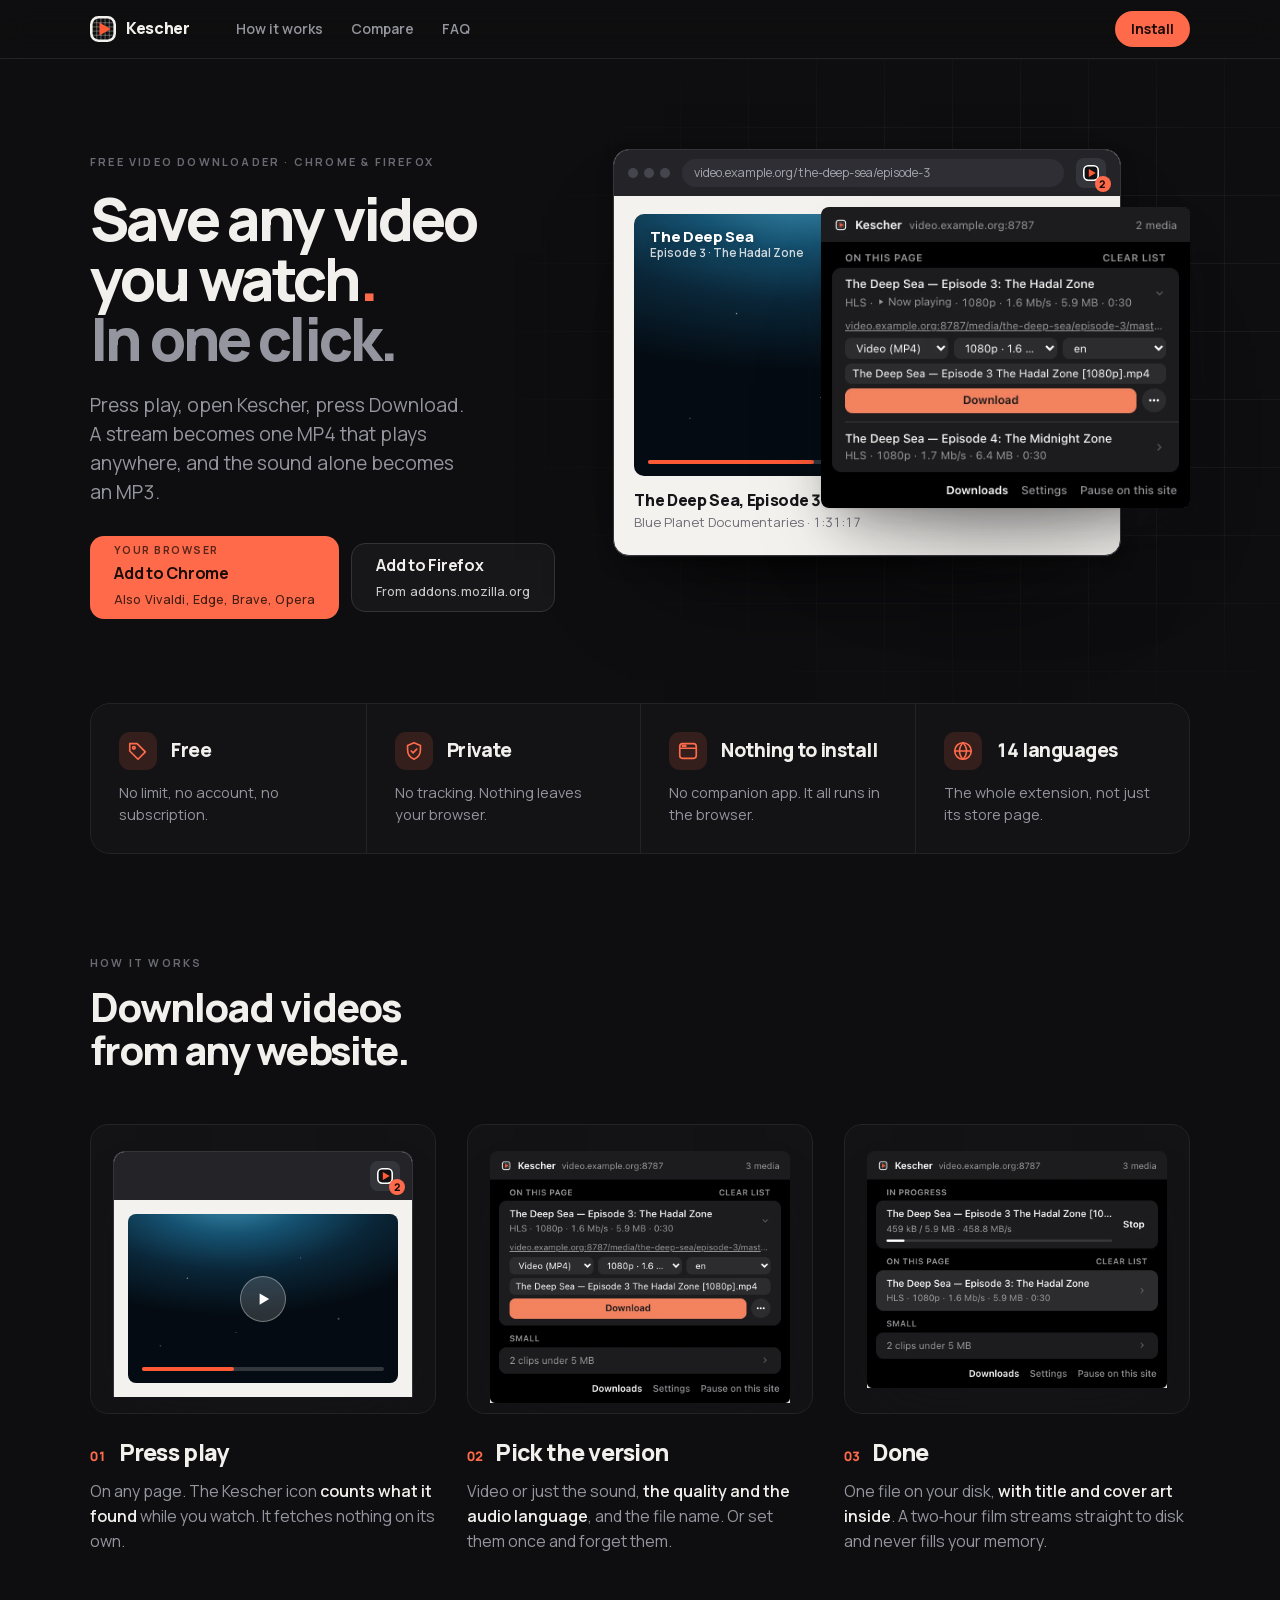
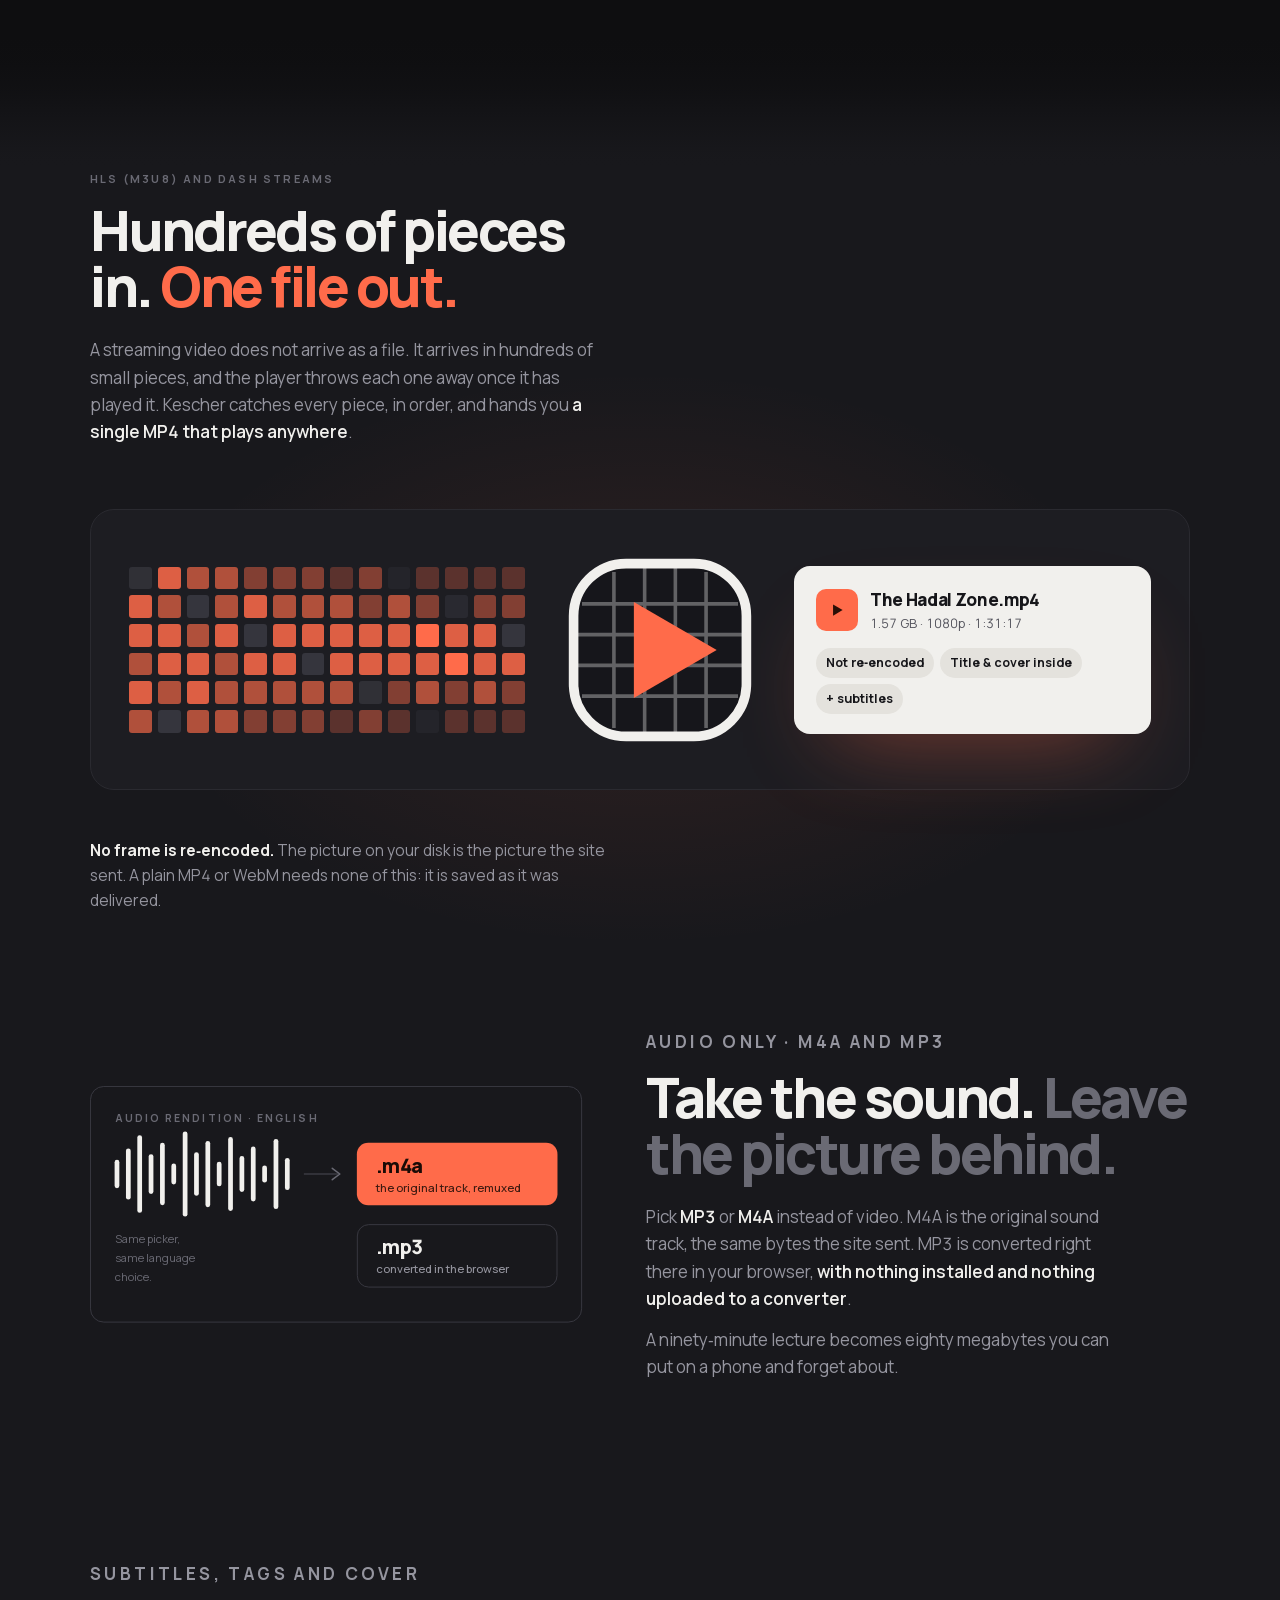
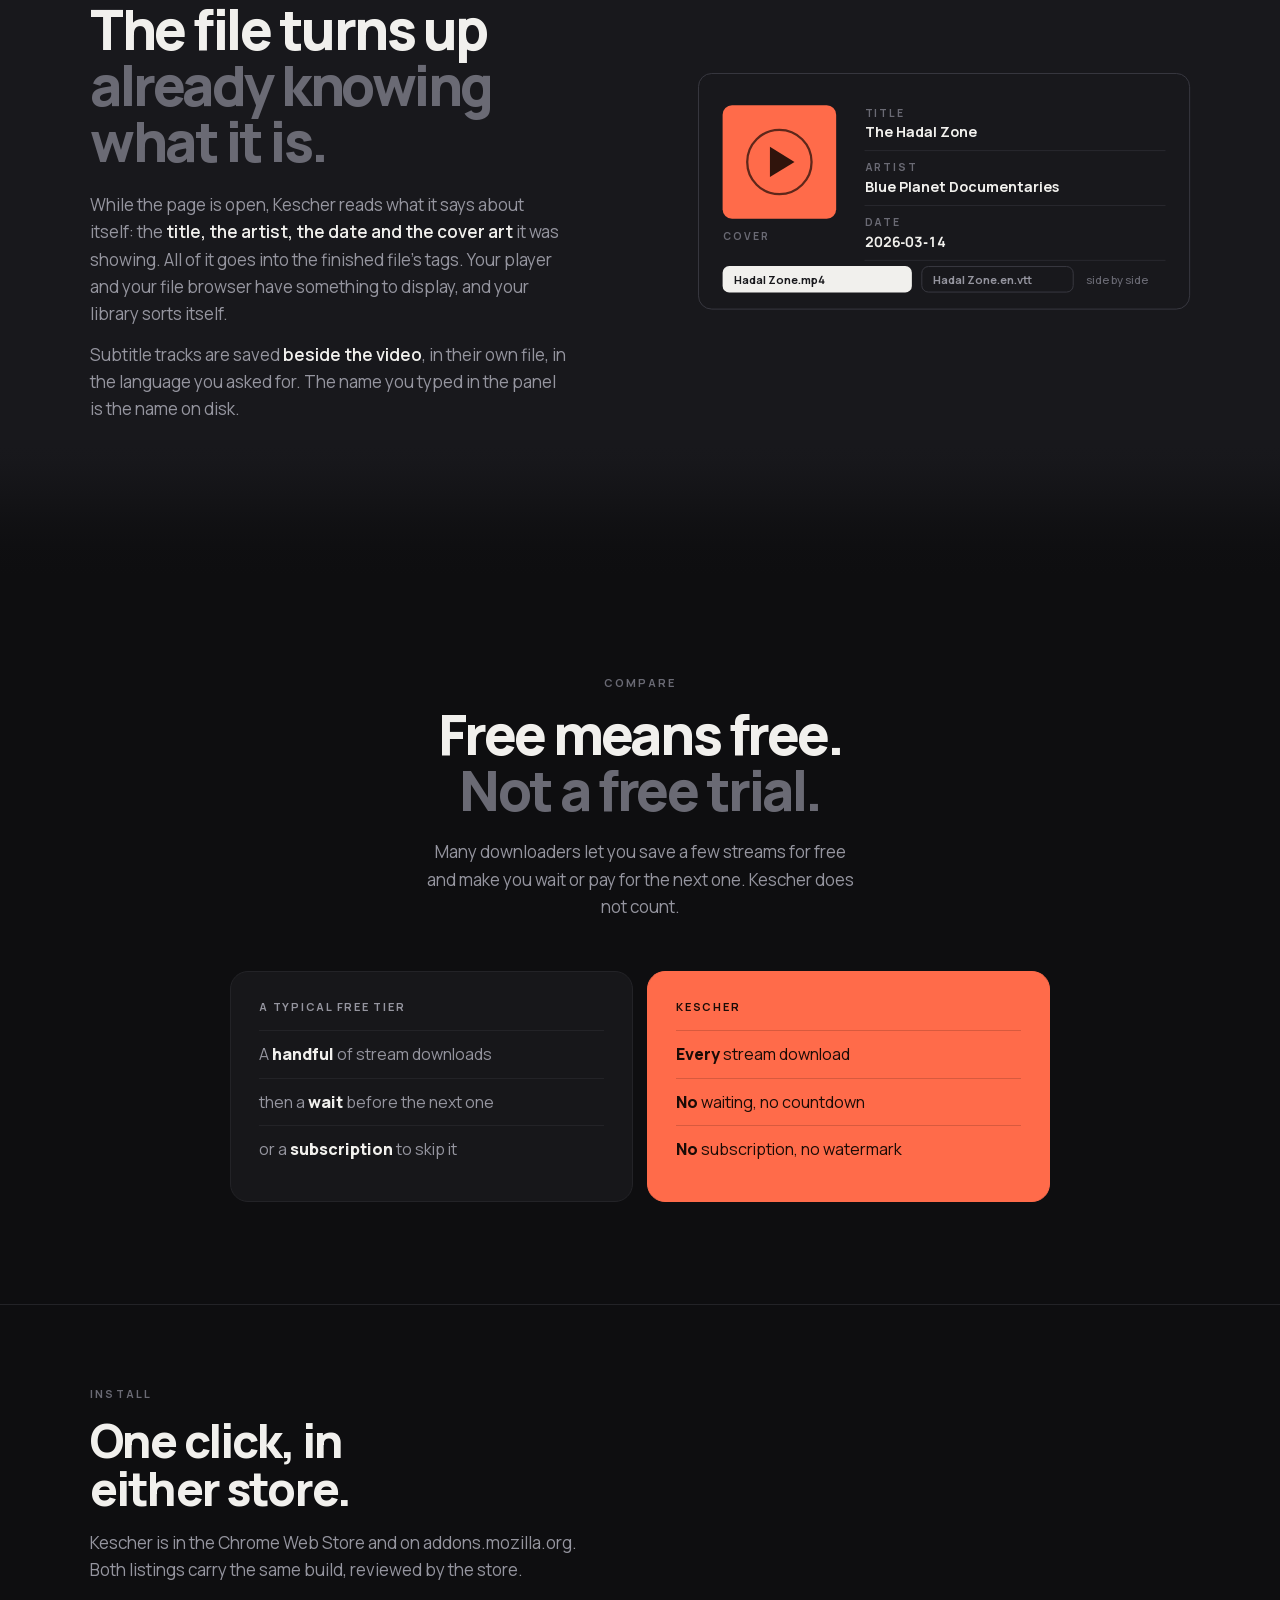
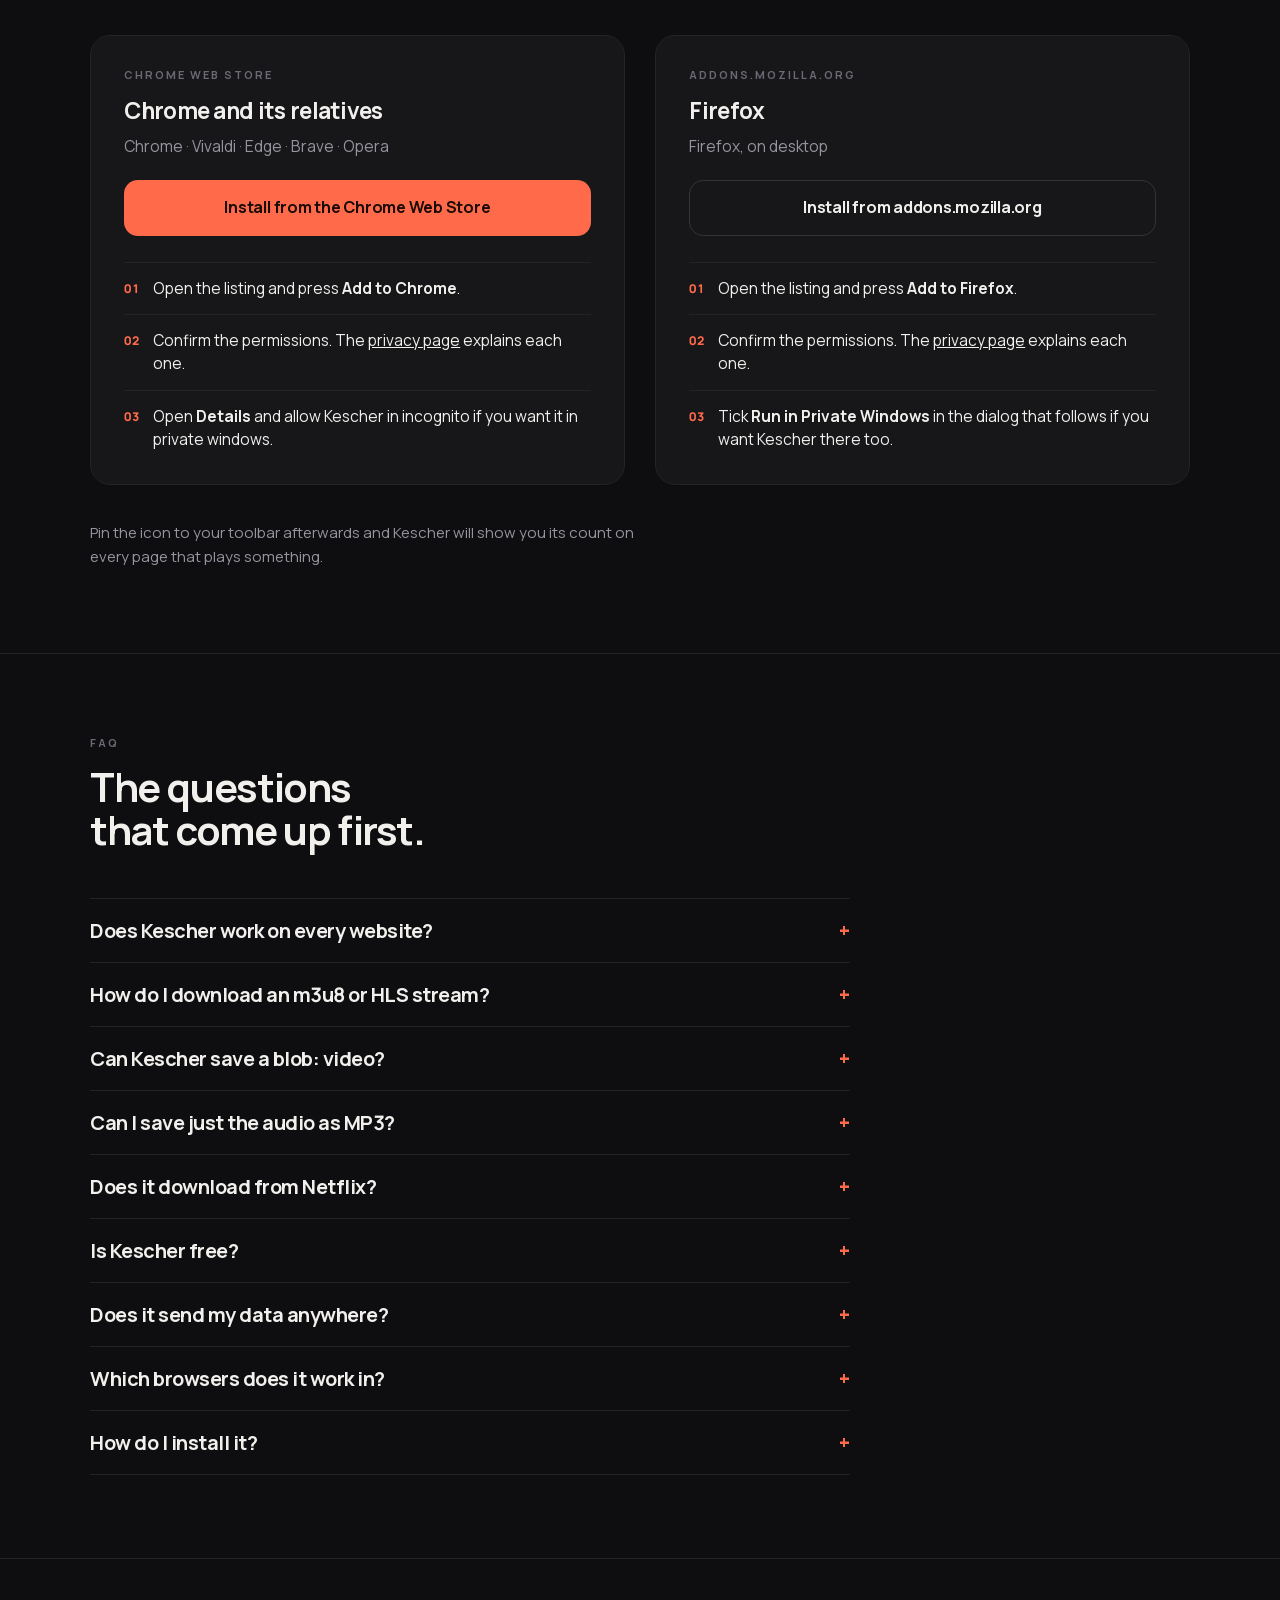
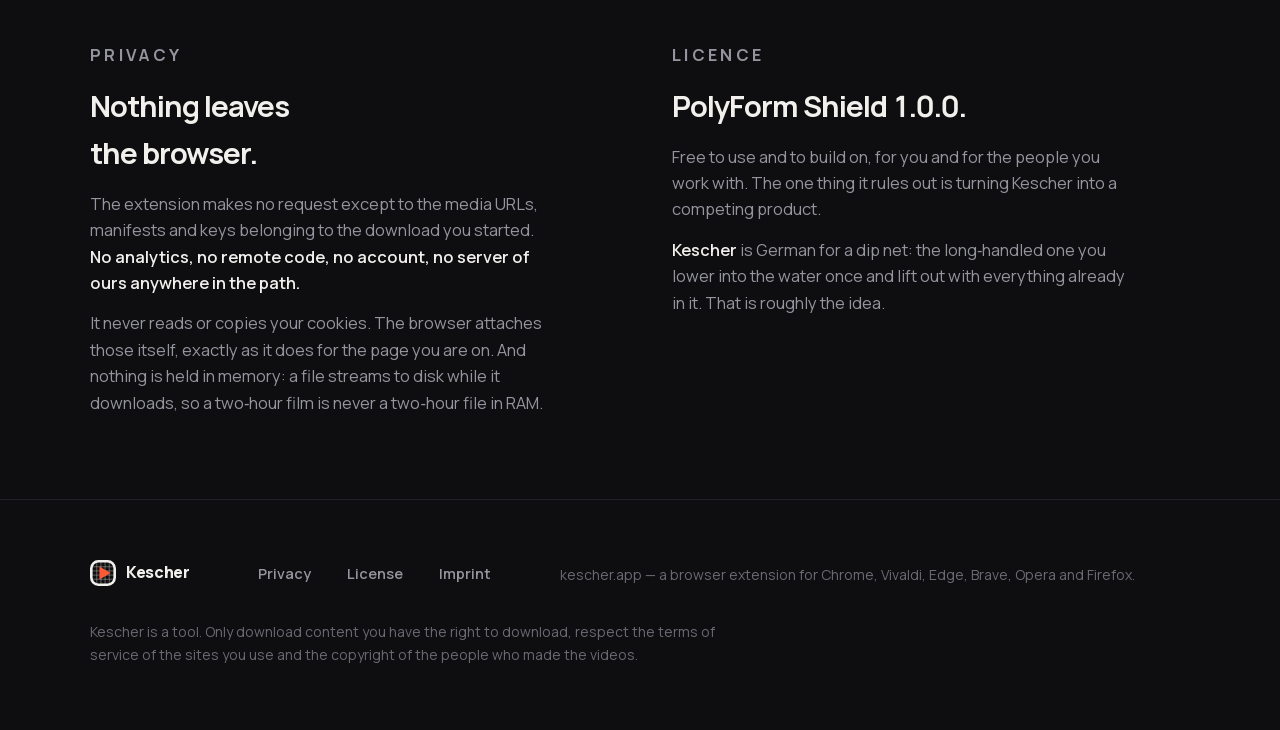
==== commit f6b7e9a1: "feat(site): m3u8 and blob answers, a dark social card, an early hero image and a dated sitemap" ====
--- a/index.html
+++ b/index.html
@@ -4,7 +4,7 @@
 <meta charset="utf-8">
 <meta name="viewport" content="width=device-width, initial-scale=1">
 <title>Kescher | Free Video Downloader for Chrome &amp; Firefox</title>
-<meta name="description" content="Free video downloader for Chrome and Firefox: save videos from any website in one click. HLS and DASH streams become one MP4, audio only as MP3. No account.">
+<meta name="description" content="Free video downloader for Chrome and Firefox. Save videos from any website in one click: HLS (m3u8) and DASH streams become one MP4, audio an MP3.">
 <meta name="color-scheme" content="dark">
 <link rel="canonical" href="https://kescher.app/">
 <link rel="alternate" hreflang="en" href="https://kescher.app/">
@@ -18,13 +18,14 @@
 <meta property="og:site_name" content="Kescher">
 <meta property="og:locale" content="en">
 <meta property="og:title" content="Kescher | Free Video Downloader for Chrome &amp; Firefox">
-<meta property="og:description" content="Free video downloader for Chrome and Firefox: save videos from any website in one click. HLS and DASH streams become one MP4, audio only as MP3. No account.">
+<meta property="og:description" content="Free video downloader for Chrome and Firefox. Save videos from any website in one click: HLS (m3u8) and DASH streams become one MP4, audio an MP3.">
 <meta property="og:image" content="https://kescher.app/assets/og.png">
 <meta property="og:image:width" content="1200">
 <meta property="og:image:height" content="630">
-<meta property="og:image:alt" content="Kescher: every video a page plays, saved to disk.">
+<meta property="og:image:alt" content="Kescher: save any video you watch, in one click. The Kescher panel open beside the headline.">
 <meta name="twitter:card" content="summary_large_image">
 <meta http-equiv="Content-Security-Policy" content="default-src 'self'; script-src 'self' https://a.kescher.app; connect-src 'self' https://a.kescher.app; style-src 'self' 'unsafe-inline'; img-src 'self' data:; font-src 'self'; base-uri 'none'; form-action 'none'; object-src 'none'">
+<link rel="preload" href="/assets/fonts/manrope-latin.woff2" as="font" type="font/woff2" crossorigin>
 <link rel="stylesheet" href="/assets/site.css">
 <script src="/assets/site.js"></script>
 <!-- Self-hosted, cookieless Umami — this website only. The extension itself
@@ -51,9 +52,24 @@
     "https://chromewebstore.google.com/detail/kescher/kmobponokcnpchggbonahochfohiaoan",
     "https://addons.mozilla.org/firefox/addon/kescher/"
   ],
-  "screenshot": "https://kescher.app/assets/og.png",
+  "screenshot": [
+    "https://kescher.app/assets/shots/popup-now-playing.webp",
+    "https://kescher.app/assets/shots/popup-stream.webp",
+    "https://kescher.app/assets/shots/popup-progress.webp"
+  ],
+  "featureList": [
+    "Detects the videos and audio a page plays",
+    "HLS (m3u8) and DASH streams saved as one MP4, without re-encoding",
+    "Plain MP4 and WebM files",
+    "Audio only as M4A or MP3, converted in the browser",
+    "Every quality the site offers, in the audio language you choose",
+    "Subtitles saved beside the video",
+    "Title, artist, date and cover art written into the file",
+    "Private windows supported",
+    "No account, no quota, no tracking"
+  ],
   "inLanguage": "en",
-  "description": "Free video downloader for Chrome and Firefox: save videos from any website in one click. HLS and DASH streams become one MP4, audio only as MP3. No account.",
+  "description": "Free video downloader for Chrome and Firefox. Save videos from any website in one click: HLS (m3u8) and DASH streams become one MP4, audio an MP3.",
   "author": { "@type": "Person", "name": "Lars Keggenhoff" },
   "license": "https://kescher.app/license/",
   "isAccessibleForFree": true,
@@ -71,7 +87,31 @@
       "name": "Does Kescher work on every website?",
       "acceptedAnswer": {
         "@type": "Answer",
-        "text": "There is no list of supported sites in Kescher. It watches the requests the page you are on makes, and whatever that page plays (HLS, DASH, MP4 or WebM) turns up in the panel. The exception is DRM: copy&#8209;protected video is marked as protected and cannot be downloaded."
+        "text": "There is no list of supported sites in Kescher. It watches the requests the page you are on makes, and whatever that page plays (HLS, DASH, MP4 or WebM) turns up in the panel. The exception is DRM: copy-protected video is marked as protected and cannot be downloaded."
+      }
+    },
+    {
+      "@type": "Question",
+      "name": "How do I download an m3u8 or HLS stream?",
+      "acceptedAnswer": {
+        "@type": "Answer",
+        "text": "Open the page and start the video. Kescher sees the m3u8 playlist the player loads, lists the stream in its panel with every quality it offers, and saves it as one MP4 when you press Download. You never have to copy the playlist address yourself."
+      }
+    },
+    {
+      "@type": "Question",
+      "name": "Can Kescher save a blob: video?",
+      "acceptedAnswer": {
+        "@type": "Answer",
+        "text": "Usually, yes. A blob: address is not the video itself, only the player's buffer. Behind it the page loads an HLS or DASH stream or a plain file, and Kescher saves the stream those requests belong to. Copy-protected video is the exception: it is marked as protected and cannot be downloaded. Live streams cannot be recorded yet."
+      }
+    },
+    {
+      "@type": "Question",
+      "name": "Can I save just the audio as MP3?",
+      "acceptedAnswer": {
+        "@type": "Answer",
+        "text": "Yes. Choose MP3 or M4A as the output instead of video. M4A keeps the original sound track as the site sent it, and MP3 is converted right in your browser, with nothing uploaded anywhere."
       }
     },
     {
@@ -173,7 +213,7 @@
             <p class="vm">Blue Planet Documentaries &middot; 1:31:17</p>
           </div>
         </div>
-        <img class="popshot" src="/assets/shots/popup-now-playing.webp" width="800" height="654" alt="The Kescher panel open over the page: the episode that is playing is listed first, with the output, the quality, the audio language, the file name and a Download button.">
+        <img class="popshot" src="/assets/shots/popup-now-playing.webp" width="800" height="654" fetchpriority="high" alt="The Kescher panel open over the page: the episode that is playing is listed first, with the output, the quality, the audio language, the file name and a Download button.">
       </div>
     </div>
   </section>
@@ -225,7 +265,7 @@
   <div class="chapter">
   <section class="net">
     <div class="wrap">
-      <p class="eyebrow">HLS and DASH streams</p>
+      <p class="eyebrow">HLS (m3u8) and DASH streams</p>
       <h2>Hundreds of pieces in. <span class="c">One file out.</span></h2>
       <p class="lede">A streaming video does not arrive as a file. It arrives in hundreds of small pieces, and the player throws each one away once it has played it. Kescher catches every piece, in order, and hands you <b>a single MP4 that plays anywhere</b>.</p>
       <div class="flow" role="img" aria-label="Stream segments flowing into the Kescher net and coming out as one file, The Hadal Zone.mp4, 1.57 GB, not re-encoded.">
@@ -418,6 +458,21 @@
         <details>
           <summary><h3>Does Kescher work on every website?</h3></summary>
           <p class="a">There is no list of supported sites in Kescher. It watches the requests the page you are on makes, and whatever that page plays (HLS, DASH, MP4 or WebM) turns up in the panel. The exception is DRM: copy&#8209;protected video is marked as protected and cannot be downloaded.</p>
+        </details>
+
+        <details>
+          <summary><h3>How do I download an m3u8 or HLS stream?</h3></summary>
+          <p class="a">Open the page and start the video. Kescher sees the m3u8 playlist the player loads, lists the stream in its panel with every quality it offers, and saves it as one MP4 when you press Download. You never have to copy the playlist address yourself.</p>
+        </details>
+
+        <details>
+          <summary><h3>Can Kescher save a blob: video?</h3></summary>
+          <p class="a">Usually, yes. A blob: address is not the video itself, only the player's buffer. Behind it the page loads an HLS or DASH stream or a plain file, and Kescher saves the stream those requests belong to. Copy&#8209;protected video is the exception: it is marked as protected and cannot be downloaded. Live streams cannot be recorded yet.</p>
+        </details>
+
+        <details>
+          <summary><h3>Can I save just the audio as MP3?</h3></summary>
+          <p class="a">Yes. Choose MP3 or M4A as the output instead of video. M4A keeps the original sound track as the site sent it, and MP3 is converted right in your browser, with nothing uploaded anywhere.</p>
         </details>
 
         <details>
